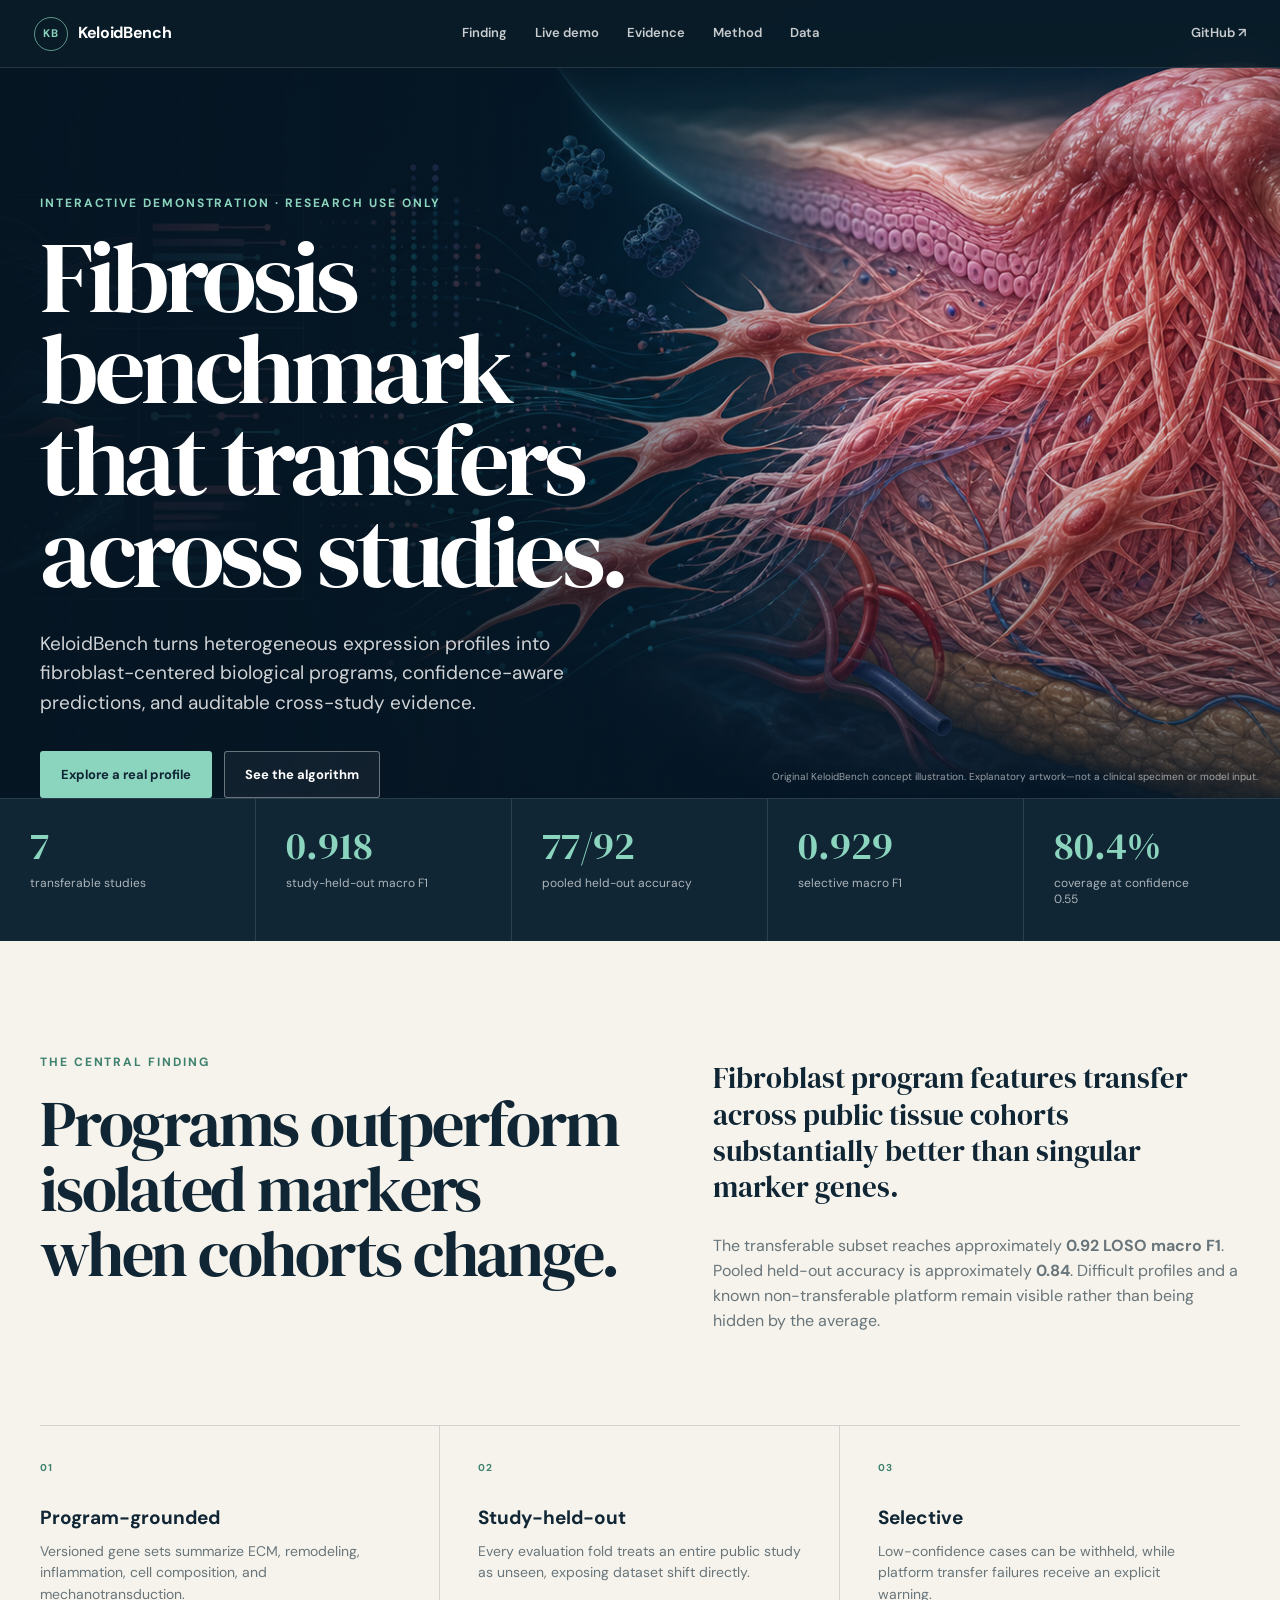
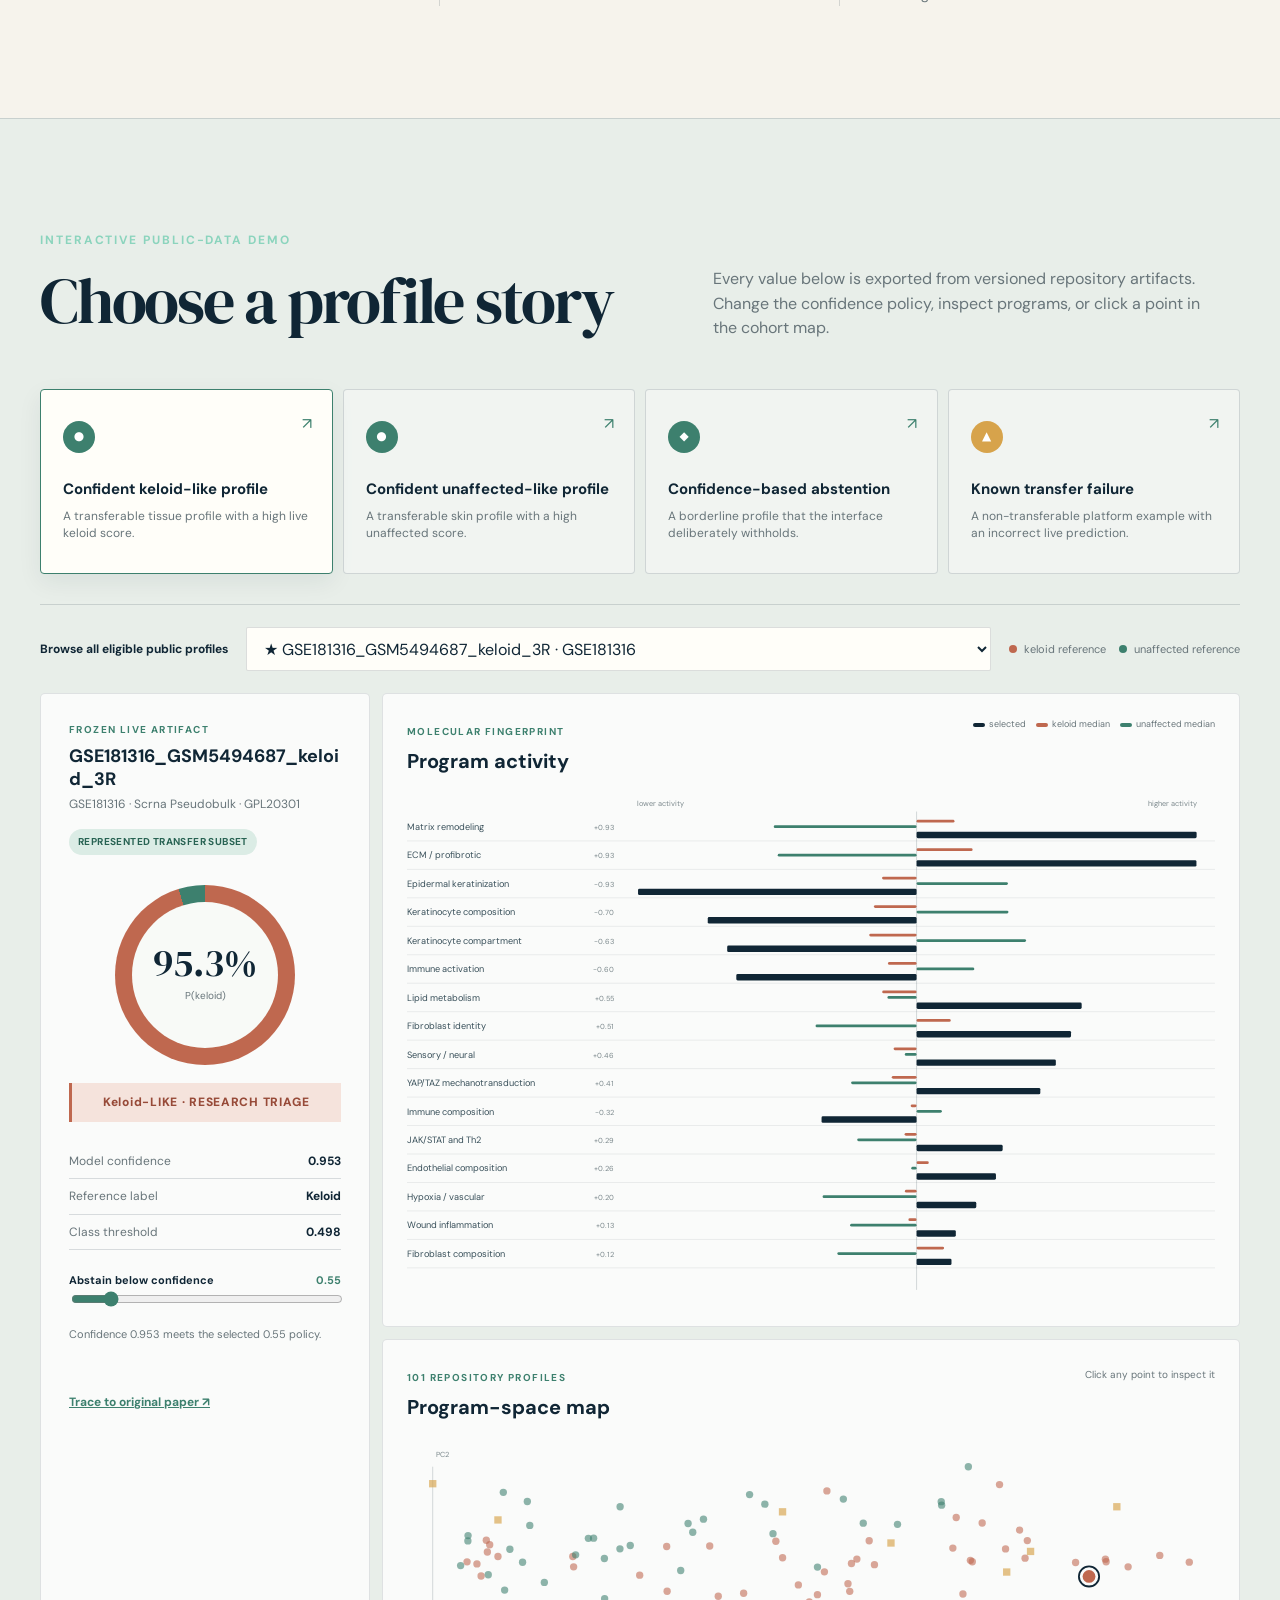
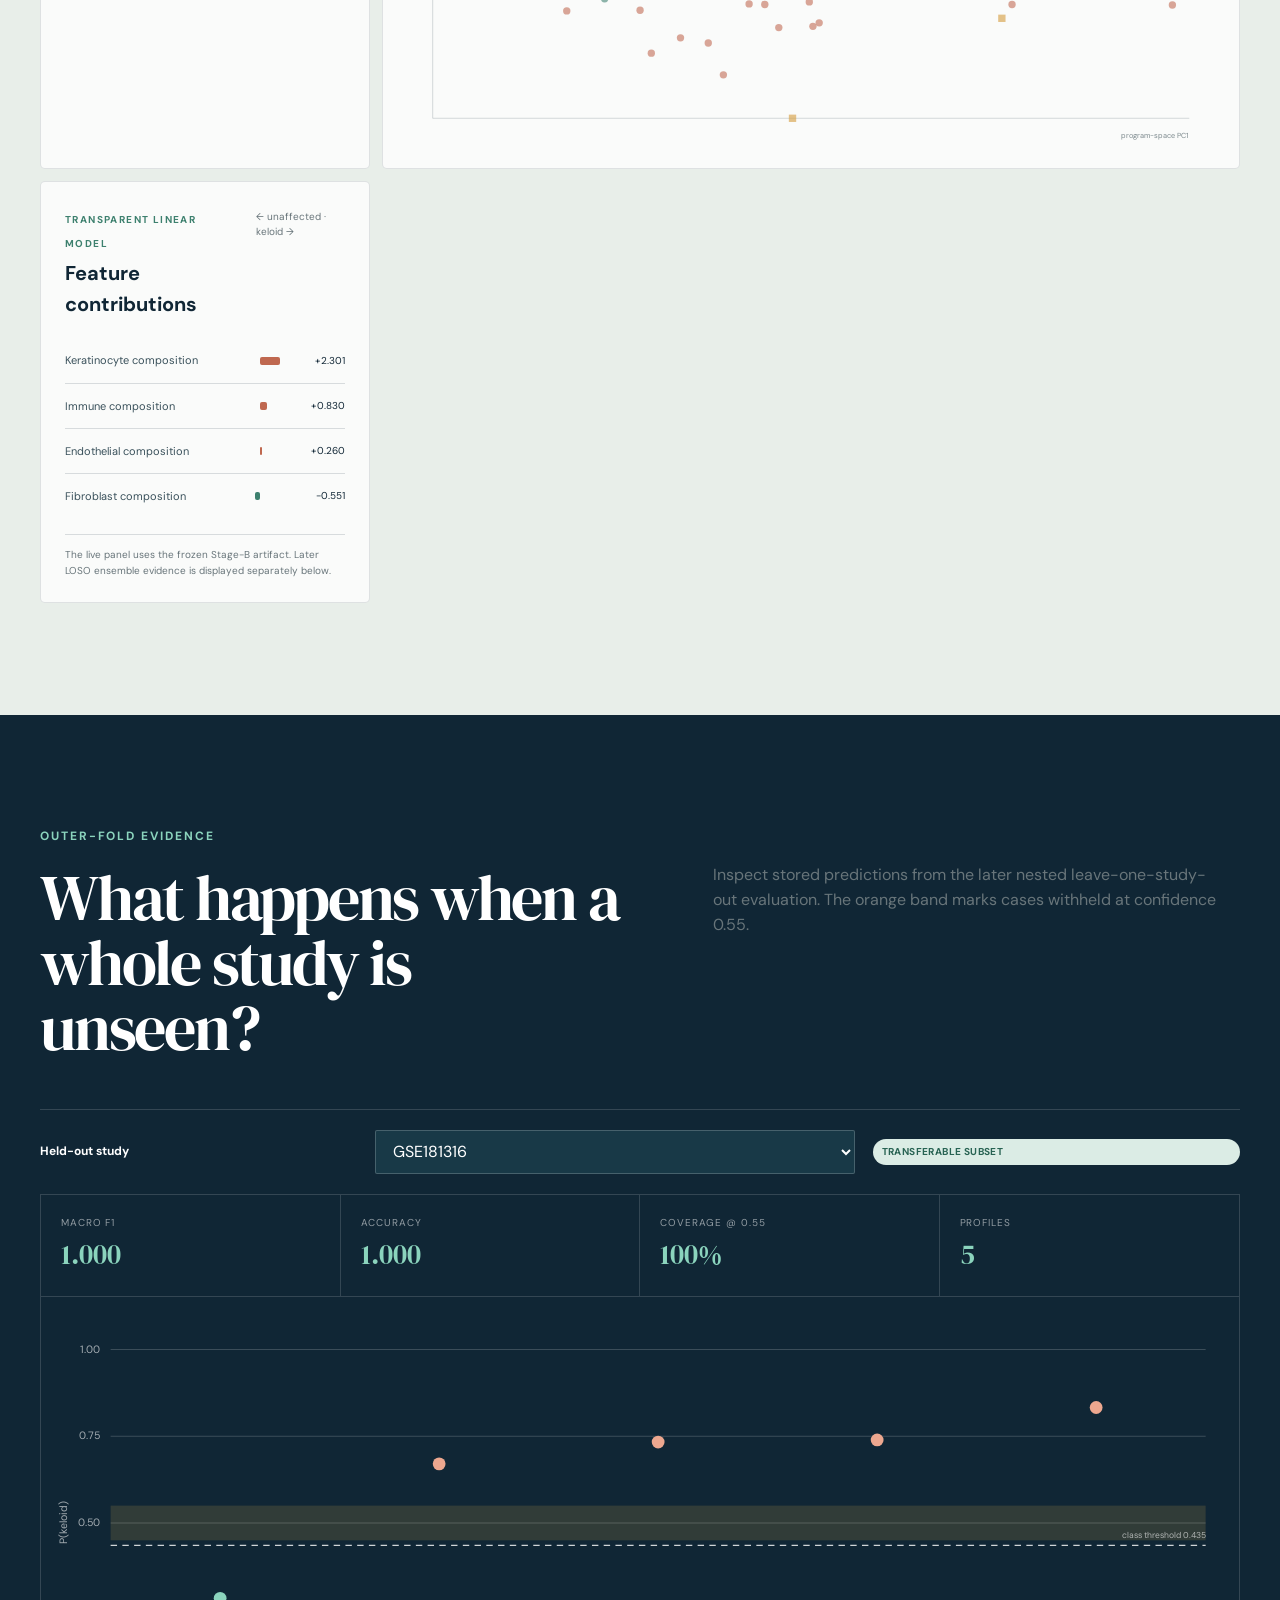
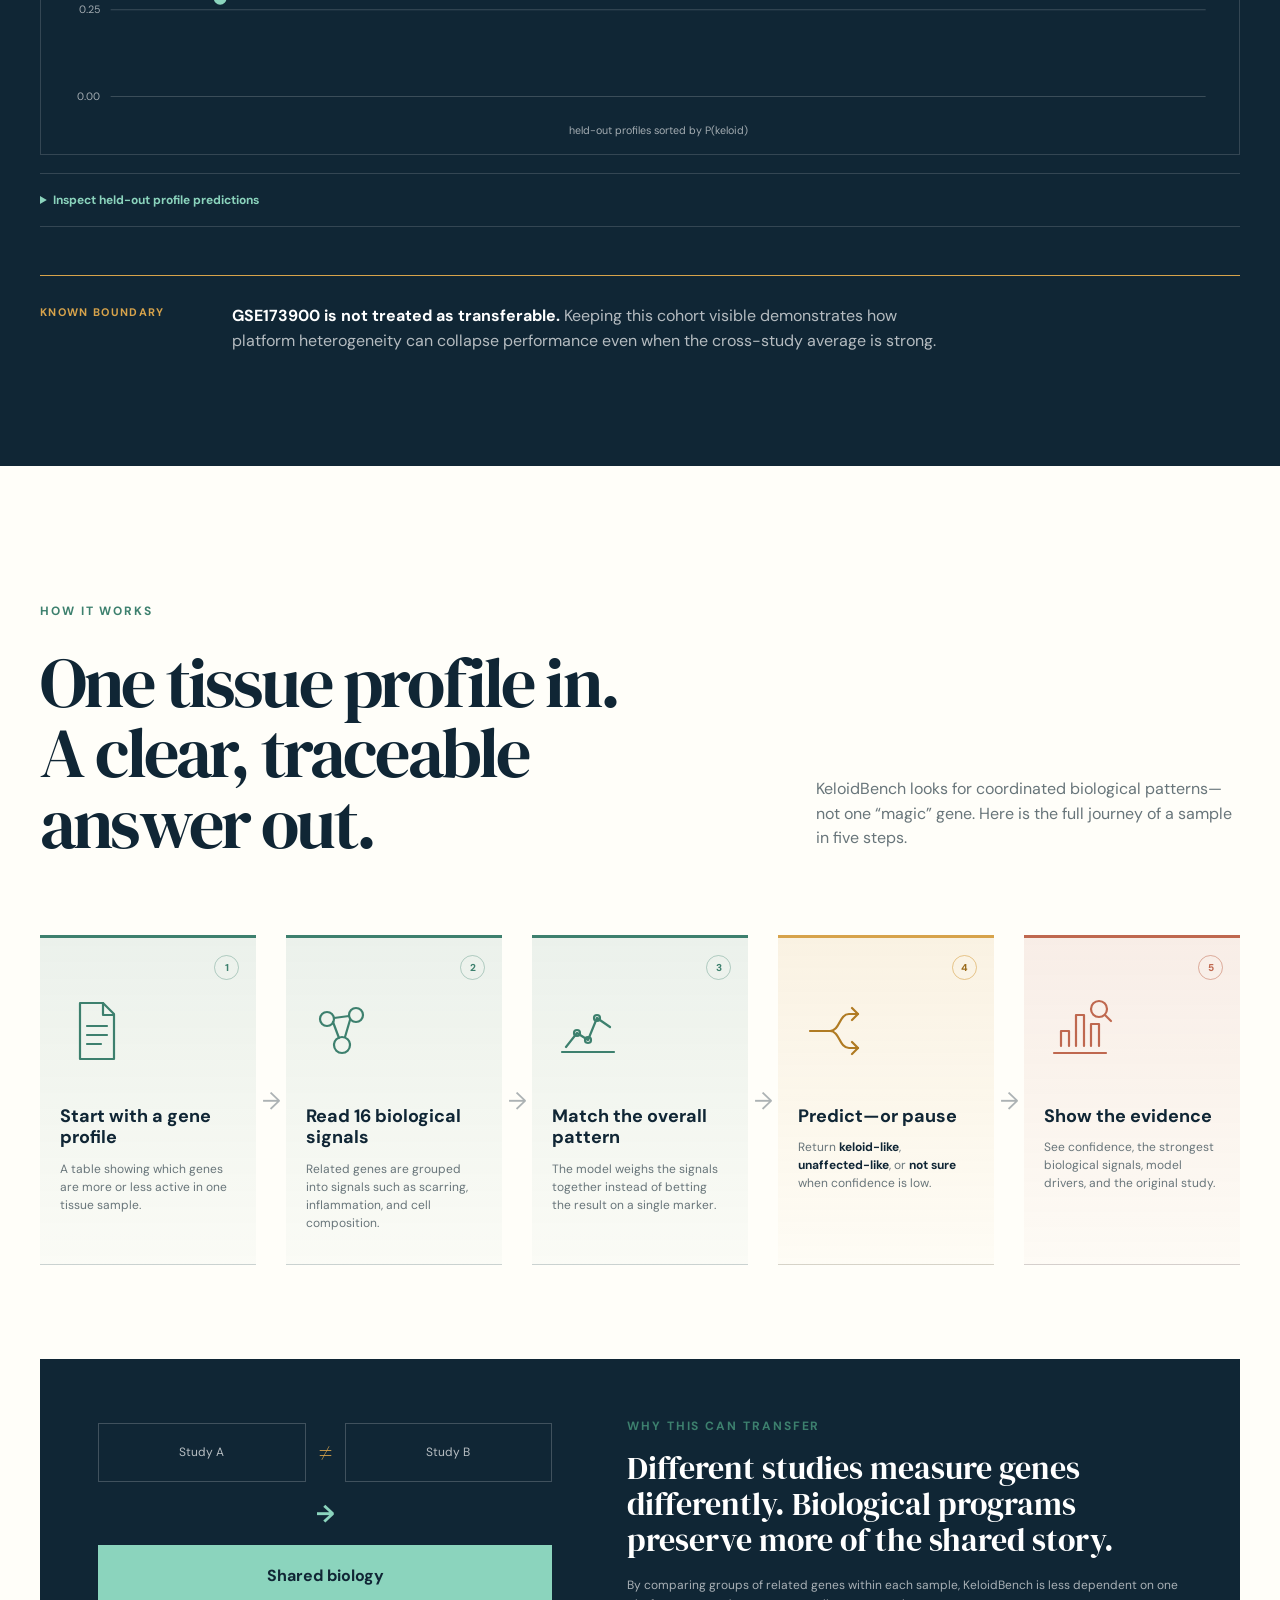
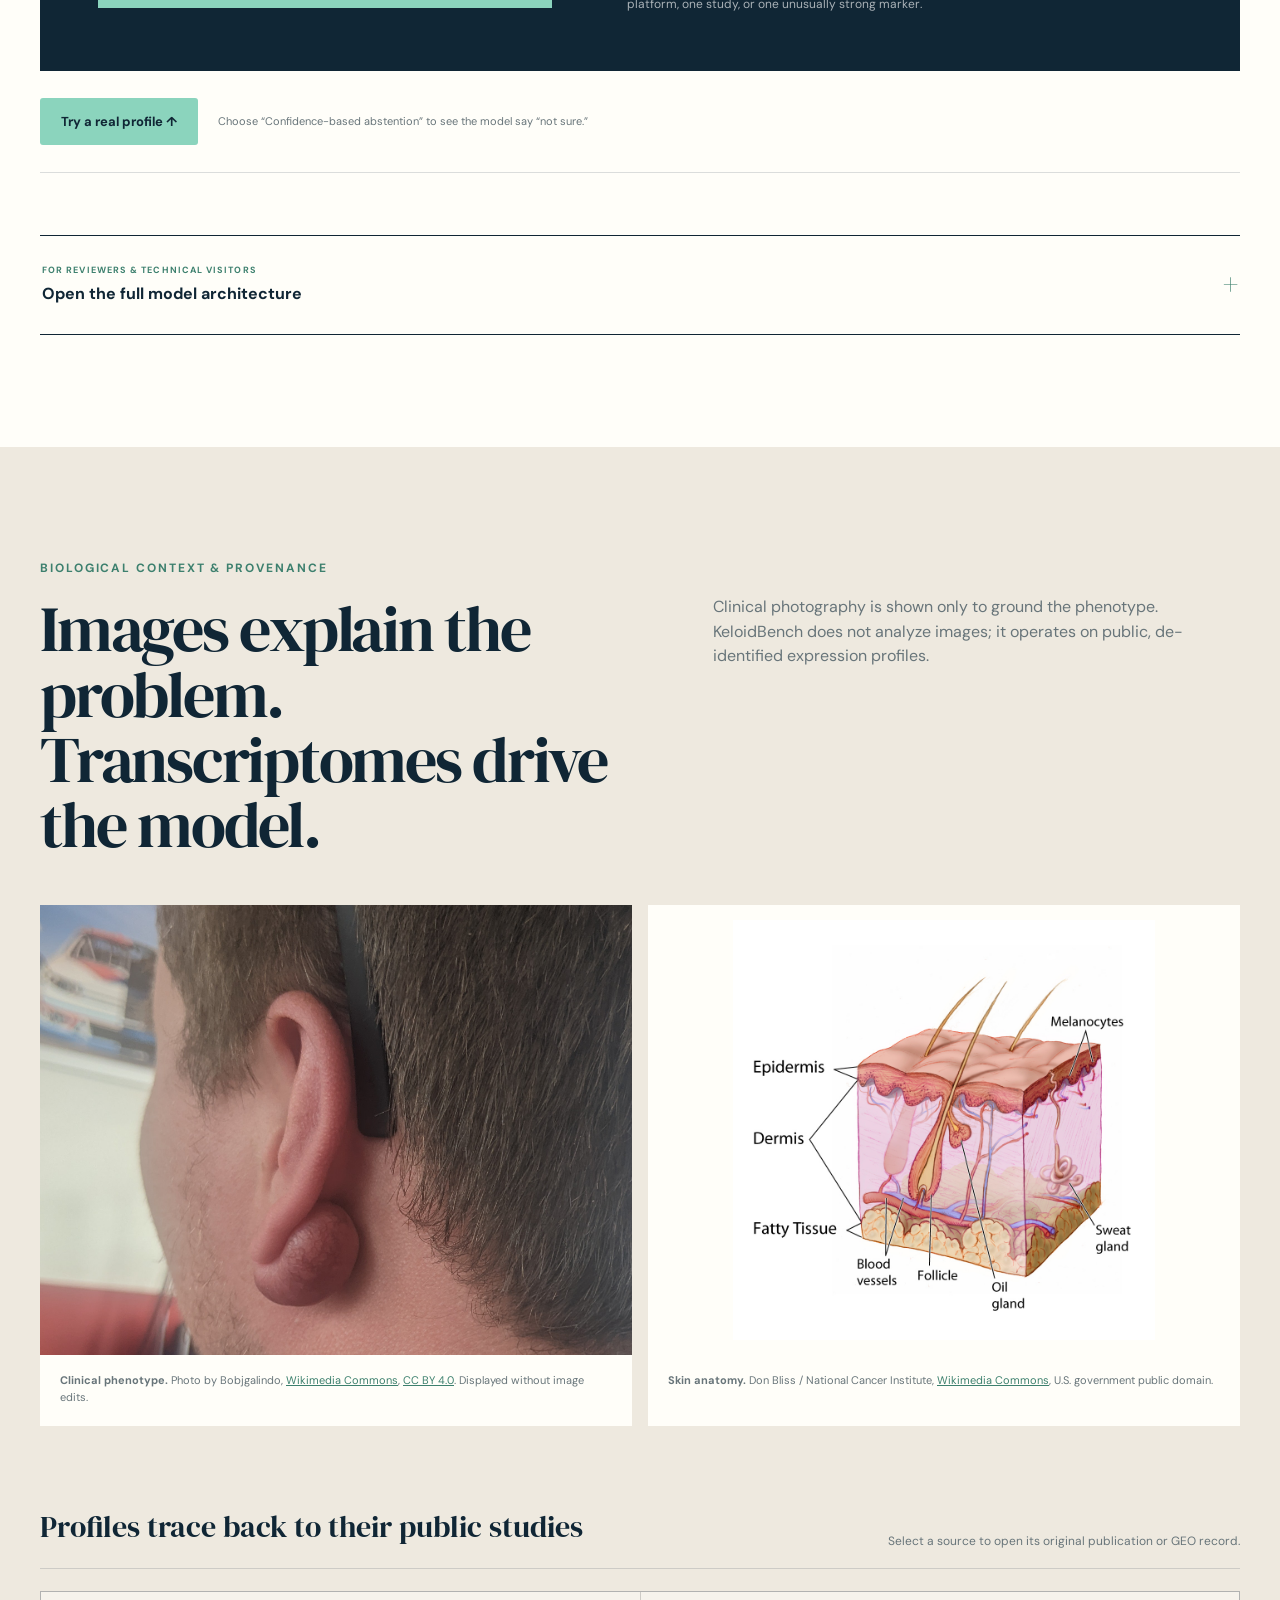
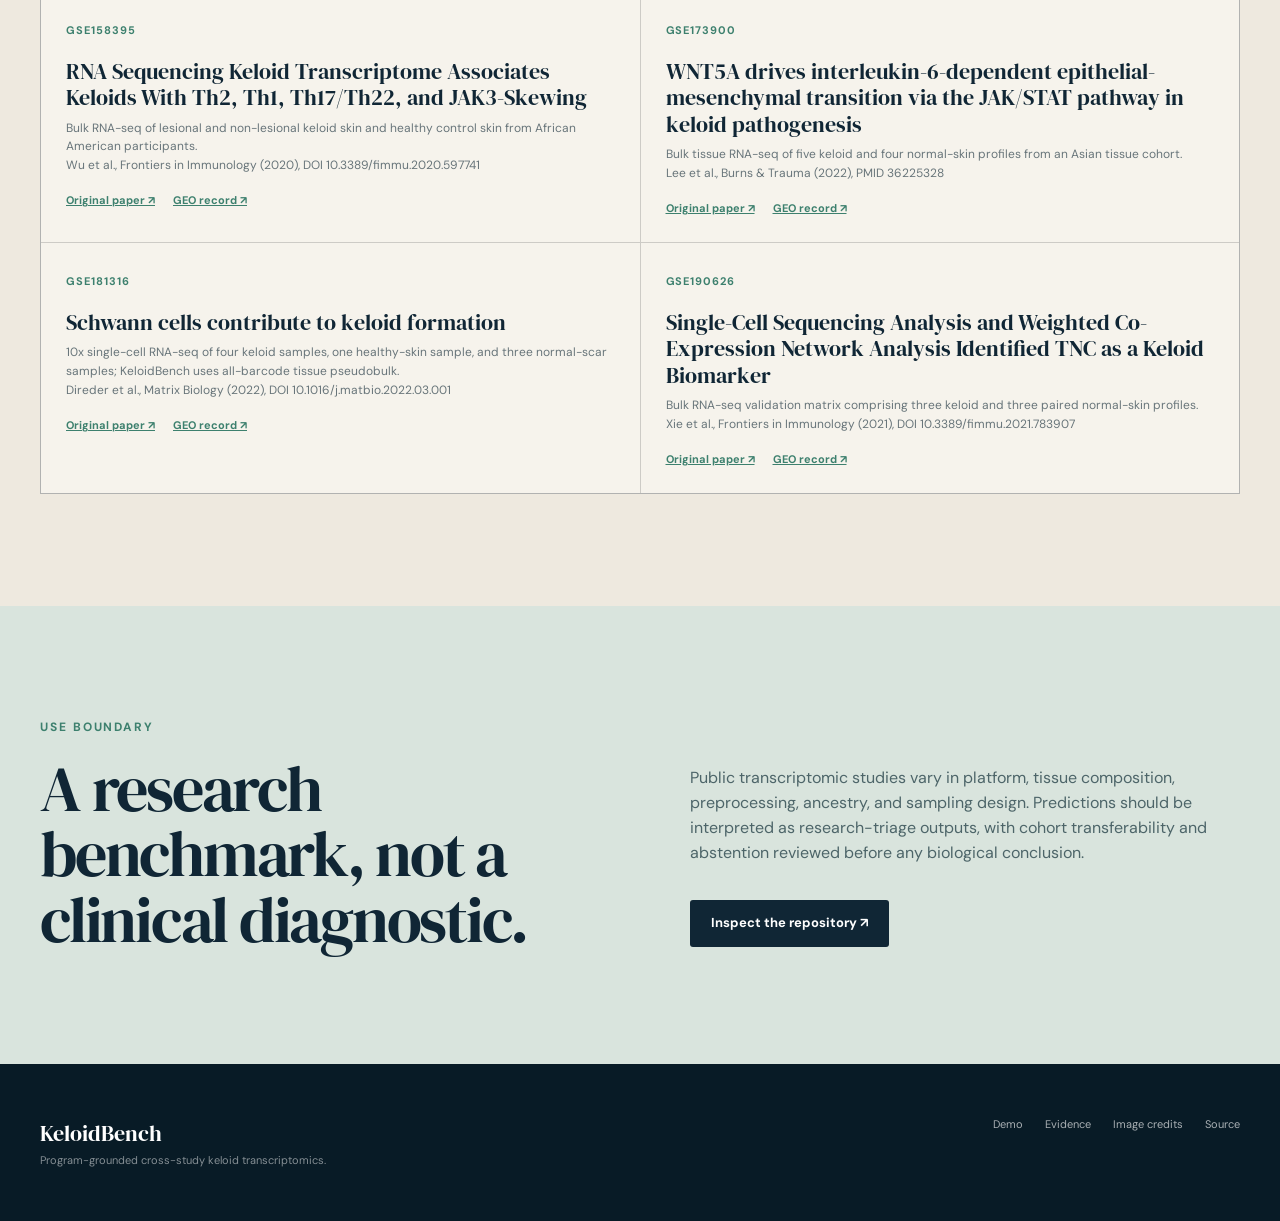
==== index.html @ 99b3f0e6 "rename hero as fibrosis benchmark" ====
<!doctype html>
<html lang="en">
<head>
  <meta charset="utf-8">
  <meta name="viewport" content="width=device-width, initial-scale=1">
  <meta name="description" content="KeloidBench: an interactive, program-grounded benchmark for transferable keloid transcriptomic classification.">
  <meta name="theme-color" content="#102635">
  <title>KeloidBench · Program-grounded transcriptomic triage</title>
  <link rel="preconnect" href="https://fonts.googleapis.com">
  <link rel="preconnect" href="https://fonts.gstatic.com" crossorigin>
  <link href="https://fonts.googleapis.com/css2?family=DM+Sans:wght@400;500;600;700&amp;family=DM+Serif+Display&amp;display=swap" rel="stylesheet">
  <link rel="stylesheet" href="assets/css/styles.css">
  <link rel="icon" href="assets/images/favicon.svg" type="image/svg+xml">
</head>
<body>
  <header class="site-header">
    <a class="brand" href="#top" aria-label="KeloidBench home">
      <span class="brand-mark" aria-hidden="true">KB</span>
      <span>KeloidBench</span>
    </a>
    <nav aria-label="Primary navigation">
      <a href="#finding">Finding</a>
      <a href="#demo">Live demo</a>
      <a href="#evidence">Evidence</a>
      <a href="#method">Method</a>
      <a href="#provenance">Data</a>
    </nav>
    <a class="header-link" href="https://github.com/willibmwang/KeloidBench" target="_blank" rel="noreferrer">GitHub ↗</a>
  </header>

  <main id="top">
    <section class="hero" aria-labelledby="hero-title">
      <div class="hero-image" role="img" aria-label="Illustration of keloid skin, fibroblasts, collagen, and program-level data"></div>
      <div class="hero-shade"></div>
      <div class="hero-copy wrap">
        <p class="eyebrow">Interactive demonstration · research use only</p>
        <h1 id="hero-title">Fibrosis benchmark<br>that transfers across studies.</h1>
        <p class="hero-lede">KeloidBench turns heterogeneous expression profiles into fibroblast-centered biological programs, confidence-aware predictions, and auditable cross-study evidence.</p>
        <div class="hero-actions">
          <a class="button primary" href="#demo">Explore a real profile</a>
          <a class="button ghost" href="#method">See the algorithm</a>
        </div>
      </div>
      <p class="hero-credit">Original KeloidBench concept illustration. Explanatory artwork—not a clinical specimen or model input.</p>
    </section>

    <section class="metric-strip" aria-label="Headline results">
      <div><strong id="metric-studies">7</strong><span>transferable studies</span></div>
      <div><strong id="metric-f1">0.918</strong><span>study-held-out macro F1</span></div>
      <div><strong id="metric-accuracy">77/92</strong><span>pooled held-out accuracy</span></div>
      <div><strong id="metric-selective">0.929</strong><span>selective macro F1</span></div>
      <div><strong id="metric-coverage">80.4%</strong><span>coverage at confidence 0.55</span></div>
    </section>

    <section class="section finding-section" id="finding">
      <div class="wrap split-heading">
        <div>
          <p class="eyebrow dark">The central finding</p>
          <h2>Programs outperform isolated markers when cohorts change.</h2>
        </div>
        <div class="finding-copy">
          <p class="lead">Fibroblast program features transfer across public tissue cohorts substantially better than singular marker genes.</p>
          <p>The transferable subset reaches approximately <strong>0.92 LOSO macro F1</strong>. Pooled held-out accuracy is approximately <strong>0.84</strong>. Difficult profiles and a known non-transferable platform remain visible rather than being hidden by the average.</p>
        </div>
      </div>
      <div class="wrap principle-row" aria-label="Design principles">
        <div><span>01</span><h3>Program-grounded</h3><p>Versioned gene sets summarize ECM, remodeling, inflammation, cell composition, and mechanotransduction.</p></div>
        <div><span>02</span><h3>Study-held-out</h3><p>Every evaluation fold treats an entire public study as unseen, exposing dataset shift directly.</p></div>
        <div><span>03</span><h3>Selective</h3><p>Low-confidence cases can be withheld, while platform transfer failures receive an explicit warning.</p></div>
      </div>
    </section>

    <section class="section demo-section" id="demo">
      <div class="wrap">
        <div class="section-heading">
          <div><p class="eyebrow">Interactive public-data demo</p><h2>Choose a profile story</h2></div>
          <p>Every value below is exported from versioned repository artifacts. Change the confidence policy, inspect programs, or click a point in the cohort map.</p>
        </div>

        <div class="story-grid" id="story-grid" aria-label="Curated examples"></div>

        <div class="profile-toolbar">
          <label for="profile-select">Browse all eligible public profiles</label>
          <select id="profile-select" aria-label="Public profile"></select>
          <span class="toolbar-note"><span class="dot coral"></span> keloid reference <span class="dot teal"></span> unaffected reference</span>
        </div>

        <div class="demo-shell">
          <aside class="decision-panel">
            <div class="panel-kicker">Frozen live artifact</div>
            <h3 id="profile-name">Loading profile…</h3>
            <p id="profile-meta" class="muted"></p>
            <div id="transfer-badge" class="status-badge"></div>

            <div class="probability-gauge" id="probability-gauge" aria-label="Keloid probability">
              <div><strong id="probability-value">—</strong><span>P(keloid)</span></div>
            </div>
            <div id="decision-label" class="decision-label">Loading…</div>

            <dl class="score-list">
              <div><dt>Model confidence</dt><dd id="confidence-value">—</dd></div>
              <div><dt>Reference label</dt><dd id="reference-value">—</dd></div>
              <div><dt>Class threshold</dt><dd id="class-threshold-value">—</dd></div>
            </dl>

            <label class="threshold-control" for="confidence-threshold">
              <span>Abstain below confidence</span><output id="threshold-output">0.55</output>
            </label>
            <input id="confidence-threshold" type="range" min="0.50" max="0.90" value="0.55" step="0.01">
            <p id="decision-explanation" class="policy-note"></p>
            <a id="paper-link" class="text-link hidden" href="#" target="_blank" rel="noreferrer">Trace to original paper ↗</a>
          </aside>

          <div class="visual-panel program-panel">
            <div class="panel-heading">
              <div><span class="panel-kicker">Molecular fingerprint</span><h3>Program activity</h3></div>
              <div class="legend compact"><span><i class="selected"></i> selected</span><span><i class="keloid"></i> keloid median</span><span><i class="unaffected"></i> unaffected median</span></div>
            </div>
            <div id="program-chart" class="svg-chart" aria-live="polite"></div>
          </div>

          <div class="visual-panel pca-panel">
            <div class="panel-heading">
              <div><span class="panel-kicker">101 repository profiles</span><h3>Program-space map</h3></div>
              <p>Click any point to inspect it</p>
            </div>
            <div id="pca-chart" class="svg-chart" aria-live="polite"></div>
          </div>

          <div class="visual-panel contribution-panel">
            <div class="panel-heading">
              <div><span class="panel-kicker">Transparent linear model</span><h3>Feature contributions</h3></div>
              <p>← unaffected · keloid →</p>
            </div>
            <div id="contribution-chart"></div>
            <p class="artifact-note">The live panel uses the frozen Stage-B artifact. Later LOSO ensemble evidence is displayed separately below.</p>
          </div>
        </div>
      </div>
    </section>

    <section class="section evidence-section" id="evidence">
      <div class="wrap">
        <div class="section-heading light-heading">
          <div><p class="eyebrow">Outer-fold evidence</p><h2>What happens when a whole study is unseen?</h2></div>
          <p>Inspect stored predictions from the later nested leave-one-study-out evaluation. The orange band marks cases withheld at confidence 0.55.</p>
        </div>

        <div class="fold-toolbar">
          <label for="fold-select">Held-out study</label>
          <select id="fold-select"></select>
          <span id="fold-transfer" class="status-badge"></span>
        </div>
        <div class="fold-metrics">
          <div><span>Macro F1</span><strong id="fold-f1">—</strong></div>
          <div><span>Accuracy</span><strong id="fold-accuracy">—</strong></div>
          <div><span>Coverage @ 0.55</span><strong id="fold-coverage">—</strong></div>
          <div><span>Profiles</span><strong id="fold-count">—</strong></div>
        </div>
        <div class="evidence-plot-wrap">
          <div id="fold-chart" class="svg-chart dark-chart"></div>
        </div>
        <details class="prediction-details">
          <summary>Inspect held-out profile predictions</summary>
          <div class="table-scroll"><table id="prediction-table"><thead><tr><th>Profile</th><th>Reference</th><th>P(keloid)</th><th>Prediction</th><th>Confidence</th><th>Selective decision</th></tr></thead><tbody></tbody></table></div>
        </details>
        <div class="failure-callout">
          <span>Known boundary</span>
          <p><strong>GSE173900 is not treated as transferable.</strong> Keeping this cohort visible demonstrates how platform heterogeneity can collapse performance even when the cross-study average is strong.</p>
        </div>
      </div>
    </section>

    <section class="section method-section" id="method">
      <div class="wrap">
        <div class="method-intro">
          <p class="eyebrow dark">How it works</p>
          <h2>One tissue profile in.<br>A clear, traceable answer out.</h2>
          <p>KeloidBench looks for coordinated biological patterns—not one “magic” gene. Here is the full journey of a sample in five steps.</p>
        </div>

        <div class="walk-flow" aria-label="Five-step KeloidBench workflow">
          <article class="walk-step">
            <span class="walk-number">1</span>
            <svg class="walk-icon" viewBox="0 0 72 72" aria-hidden="true"><path d="M20 8h23l11 11v45H20z"/><path d="M43 8v12h11M27 31h20M27 40h20M27 49h14"/></svg>
            <h3>Start with a gene profile</h3>
            <p>A table showing which genes are more or less active in one tissue sample.</p>
          </article>
          <span class="walk-arrow" aria-hidden="true">→</span>
          <article class="walk-step">
            <span class="walk-number">2</span>
            <svg class="walk-icon" viewBox="0 0 72 72" aria-hidden="true"><circle cx="21" cy="24" r="7"/><circle cx="50" cy="20" r="7"/><circle cx="36" cy="50" r="8"/><path d="M27 27l6 16M44 25l-5 17M28 23l15-2"/></svg>
            <h3>Read 16 biological signals</h3>
            <p>Related genes are grouped into signals such as scarring, inflammation, and cell composition.</p>
          </article>
          <span class="walk-arrow" aria-hidden="true">→</span>
          <article class="walk-step">
            <span class="walk-number">3</span>
            <svg class="walk-icon" viewBox="0 0 72 72" aria-hidden="true"><path d="M10 57h52M14 52l11-14 11 7 9-22 13 9"/><circle cx="25" cy="38" r="3"/><circle cx="36" cy="45" r="3"/><circle cx="45" cy="23" r="3"/></svg>
            <h3>Match the overall pattern</h3>
            <p>The model weighs the signals together instead of betting the result on a single marker.</p>
          </article>
          <span class="walk-arrow" aria-hidden="true">→</span>
          <article class="walk-step decision-step">
            <span class="walk-number">4</span>
            <svg class="walk-icon" viewBox="0 0 72 72" aria-hidden="true"><path d="M12 36h20M32 36c10 0 9-17 19-17h9M32 36c10 0 9 17 19 17h9"/><path d="M54 13l6 6-6 6M54 47l6 6-6 6"/></svg>
            <h3>Predict—or pause</h3>
            <p>Return <b>keloid-like</b>, <b>unaffected-like</b>, or <b>not sure</b> when confidence is low.</p>
          </article>
          <span class="walk-arrow" aria-hidden="true">→</span>
          <article class="walk-step evidence-step">
            <span class="walk-number">5</span>
            <svg class="walk-icon" viewBox="0 0 72 72" aria-hidden="true"><path d="M10 58h52M17 51V36h8v15M32 51V20h8v31M47 51V29h8v22"/><circle cx="55" cy="14" r="8"/><path d="M61 20l6 6"/></svg>
            <h3>Show the evidence</h3>
            <p>See confidence, the strongest biological signals, model drivers, and the original study.</p>
          </article>
        </div>

        <div class="transfer-explainer">
          <div class="transfer-graphic" aria-hidden="true"><span>Study A</span><i>≠</i><span>Study B</span><b>→</b><strong>Shared biology</strong></div>
          <div><p class="eyebrow dark">Why this can transfer</p><h3>Different studies measure genes differently. Biological programs preserve more of the shared story.</h3><p>By comparing groups of related genes within each sample, KeloidBench is less dependent on one platform, one study, or one unusually strong marker.</p></div>
        </div>

        <div class="method-actions">
          <a class="button primary" href="#demo">Try a real profile ↑</a>
          <span>Choose “Confidence-based abstention” to see the model say “not sure.”</span>
        </div>

        <details class="technical-methods">
          <summary><span><small>For reviewers &amp; technical visitors</small>Open the full model architecture</span><b aria-hidden="true">+</b></summary>
          <div class="technical-grid">
            <article><span>01 · Program scoring</span><h3>Within-sample rank contrasts</h3><p>Genes are mapped to HGNC symbols and ranked inside each sample. Each score is the mean rank of a program’s positive genes minus the mean rank of its reference genes. Minimum-gene coverage is checked before scoring.</p><div class="formula" aria-label="Program score formula"><span>s<sub>p</sub>(x)</span><strong>=</strong><span>mean rank(G<sup>+</sup><sub>p</sub>)</span><strong>−</strong><span>mean rank(G<sup>−</sup><sub>p</sub>)</span></div></article>
            <article><span>02 · Learning</span><h3>Small, transparent linear models</h3><p>Predefined fibrosis, composition, scar, and fused program views feed standardized linear SVM and regularized logistic models. Donor/accession weighting limits domination by large studies or repeated donors.</p></article>
            <article><span>03 · Transfer test</span><h3>Leave one whole study out</h3><p>One study is held aside. Only the remaining studies select the feature view, model, normalization, and threshold. The top three choices vote, and the untouched study is scored once.</p></article>
            <article><span>04 · Selective output</span><h3>A prediction is not permission to guess</h3><p>A class threshold produces the label. Confidence is max(score, 1 − score); below the fixed confidence policy, the output is abstain. Scores, contributions, coverage, and provenance are retained.</p></article>
          </div>
          <div class="evidence-objects">
            <div><span>What powers this live page</span><h4>Frozen four-program linear scorer</h4><p>The interactive profile panel uses fibroblast, keratinocyte, immune, and endothelial composition signals. Its sigmoid-mapped SVM margin is a research score—not a clinically calibrated probability.</p></div>
            <div><span>What supports the transfer claim</span><h4>Separate nested study-held-out ensemble</h4><p>The broader top-three program ensemble reaches 0.918 mean LOSO macro F1 and 77/92 pooled held-out accuracy on the seven-study transferable subset.</p></div>
          </div>
        </details>
      </div>
    </section>

    <section class="section context-section" id="provenance">
      <div class="wrap">
        <div class="section-heading">
          <div><p class="eyebrow dark">Biological context &amp; provenance</p><h2>Images explain the problem. Transcriptomes drive the model.</h2></div>
          <p>Clinical photography is shown only to ground the phenotype. KeloidBench does not analyze images; it operates on public, de-identified expression profiles.</p>
        </div>
        <div class="context-grid">
          <figure>
            <img src="assets/images/keloid-ear-clinical.jpg" alt="Clinical photograph of an ear-lobe keloid">
            <figcaption><strong>Clinical phenotype.</strong> Photo by Bobjgalindo, <a href="https://commons.wikimedia.org/wiki/File:A_keloid_scar_on_ear_lobe.jpg" target="_blank" rel="noreferrer">Wikimedia Commons</a>, <a href="https://creativecommons.org/licenses/by/4.0/" target="_blank" rel="noreferrer">CC BY 4.0</a>. Displayed without image edits.</figcaption>
          </figure>
          <figure class="anatomy-figure">
            <img src="assets/images/skin-anatomy-nci.jpg" alt="National Cancer Institute illustration of human skin anatomy">
            <figcaption><strong>Skin anatomy.</strong> Don Bliss / National Cancer Institute, <a href="https://commons.wikimedia.org/wiki/File:Anatomy_The_Skin_-_NCI_Visuals_Online.jpg" target="_blank" rel="noreferrer">Wikimedia Commons</a>, U.S. government public domain.</figcaption>
          </figure>
        </div>

        <div class="source-heading"><h3>Profiles trace back to their public studies</h3><p>Select a source to open its original publication or GEO record.</p></div>
        <div id="source-grid" class="source-grid"></div>
      </div>
    </section>

    <section class="section limitations-section">
      <div class="wrap limitations-grid">
        <div><p class="eyebrow dark">Use boundary</p><h2>A research benchmark, not a clinical diagnostic.</h2></div>
        <div>
          <p>Public transcriptomic studies vary in platform, tissue composition, preprocessing, ancestry, and sampling design. Predictions should be interpreted as research-triage outputs, with cohort transferability and abstention reviewed before any biological conclusion.</p>
          <a class="button dark-button" href="https://github.com/willibmwang/KeloidBench" target="_blank" rel="noreferrer">Inspect the repository ↗</a>
        </div>
      </div>
    </section>
  </main>

  <footer>
    <div class="wrap"><div><strong>KeloidBench</strong><p>Program-grounded cross-study keloid transcriptomics.</p></div><div><a href="#demo">Demo</a><a href="#evidence">Evidence</a><a href="https://github.com/willibmwang/KeloidBench/blob/keloidbench-demo/demo/IMAGE_CREDITS.md">Image credits</a><a href="https://github.com/willibmwang/KeloidBench">Source</a></div></div>
  </footer>

  <div id="tooltip" class="tooltip" role="tooltip"></div>
  <script src="assets/js/app.js" defer></script>
</body>
</html>
---- assets/css/styles.css ----
:root {
  --ink: #102635;
  --ink-2: #183947;
  --paper: #f6f3ec;
  --paper-2: #eee9df;
  --teal: #3d806e;
  --teal-light: #8bd4bd;
  --coral: #bf684f;
  --coral-light: #eda78f;
  --gold: #d7a34b;
  --muted: #68757a;
  --line: rgba(16, 38, 53, .15);
  --white: #fffef9;
  --serif: "DM Serif Display", Georgia, serif;
  --sans: "DM Sans", system-ui, sans-serif;
  --shadow: 0 24px 80px rgba(10, 29, 38, .12);
}

* { box-sizing: border-box; }
html { scroll-behavior: smooth; scroll-padding-top: 74px; }
body { margin: 0; background: var(--paper); color: var(--ink); font-family: var(--sans); line-height: 1.55; }
a { color: inherit; }
button, select, input { font: inherit; }
button { color: inherit; }
.wrap { width: min(1200px, calc(100% - 48px)); margin: 0 auto; }
.hidden { display: none !important; }
.muted { color: var(--muted); }

.site-header { position: fixed; z-index: 100; inset: 0 0 auto; height: 68px; display: grid; grid-template-columns: 1fr auto 1fr; align-items: center; padding: 0 34px; color: white; background: rgba(10, 29, 40, .88); border-bottom: 1px solid rgba(255,255,255,.12); backdrop-filter: blur(16px); }
.brand { display: inline-flex; align-items: center; gap: 10px; width: max-content; text-decoration: none; font-weight: 700; letter-spacing: -.02em; }
.brand-mark { display: grid; place-items: center; width: 34px; height: 34px; border: 1px solid rgba(139,212,189,.65); border-radius: 50%; color: var(--teal-light); font-size: 11px; letter-spacing: .05em; }
.site-header nav { display: flex; gap: 28px; }
.site-header nav a, .header-link { color: rgba(255,255,255,.78); text-decoration: none; font-size: 13px; font-weight: 600; transition: color .2s ease; }
.site-header nav a:hover, .header-link:hover { color: white; }
.header-link { justify-self: end; }

.hero { position: relative; min-height: 780px; color: white; overflow: hidden; }
.hero-image, .hero-shade { position: absolute; inset: 0; }
.hero-image { background: url("../images/keloidbench-hero.png") center/cover no-repeat; transform: scale(1.015); }
.hero-shade { background: linear-gradient(90deg, rgba(6,21,34,.96) 0%, rgba(6,21,34,.78) 37%, rgba(6,21,34,.08) 67%, rgba(6,21,34,.18) 100%), linear-gradient(0deg, rgba(6,21,34,.5), transparent 45%); }
.hero-copy { position: relative; z-index: 2; padding-top: 194px; }
.eyebrow { margin: 0 0 19px; color: var(--teal-light); font-size: 12px; font-weight: 700; letter-spacing: .16em; text-transform: uppercase; }
.eyebrow.dark { color: var(--teal); }
.hero h1 { max-width: 770px; margin: 0; font-family: var(--serif); font-size: clamp(60px, 7.8vw, 106px); font-weight: 400; line-height: .92; letter-spacing: -.045em; }
.hero-lede { max-width: 600px; margin: 30px 0 0; color: rgba(255,255,255,.81); font-size: 19px; line-height: 1.55; }
.hero-actions { display: flex; gap: 12px; margin-top: 34px; }
.button { display: inline-flex; align-items: center; justify-content: center; min-height: 47px; padding: 0 20px; border: 1px solid transparent; border-radius: 3px; text-decoration: none; font-size: 13px; font-weight: 700; }
.button.primary { color: var(--ink); background: var(--teal-light); }
.button.ghost { color: white; border-color: rgba(255,255,255,.38); background: rgba(255,255,255,.05); }
.button:hover { transform: translateY(-1px); }
.hero-credit { position: absolute; z-index: 2; right: 22px; bottom: 14px; margin: 0; color: rgba(255,255,255,.58); font-size: 10px; }

.metric-strip { display: grid; grid-template-columns: repeat(5, 1fr); color: white; background: var(--ink); border-top: 1px solid rgba(255,255,255,.1); }
.metric-strip div { min-height: 142px; padding: 26px 30px; border-right: 1px solid rgba(255,255,255,.12); }
.metric-strip div:last-child { border-right: 0; }
.metric-strip strong { display: block; color: var(--teal-light); font-family: var(--serif); font-size: 39px; font-weight: 400; line-height: 1.1; }
.metric-strip span { display: block; max-width: 155px; margin-top: 7px; color: rgba(255,255,255,.66); font-size: 12px; line-height: 1.35; }

.section { padding: 112px 0; }
.split-heading, .section-heading { display: grid; grid-template-columns: 1.05fr .95fr; gap: 90px; align-items: start; }
.section-heading { margin-bottom: 48px; }
.section-heading h2, .split-heading h2, .limitations-grid h2 { max-width: 610px; margin: 0; font-family: var(--serif); font-size: clamp(42px, 5vw, 66px); font-weight: 400; line-height: 1.02; letter-spacing: -.035em; }
.section-heading > p, .section-heading > div + p { max-width: 510px; margin: 36px 0 0; color: var(--muted); }
.finding-copy .lead { margin-top: 7px; color: var(--ink); font-family: var(--serif); font-size: 29px; line-height: 1.25; }
.finding-copy p:last-child { color: var(--muted); }
.principle-row { display: grid; grid-template-columns: repeat(3, 1fr); margin-top: 76px; border-top: 1px solid var(--line); }
.principle-row > div { padding: 28px 38px 0 0; border-right: 1px solid var(--line); }
.principle-row > div + div { padding-left: 38px; }
.principle-row > div:last-child { border-right: 0; }
.principle-row span, .panel-kicker { color: var(--teal); font-size: 10px; font-weight: 700; letter-spacing: .14em; text-transform: uppercase; }
.principle-row h3 { margin: 24px 0 8px; font-size: 19px; }
.principle-row p { margin: 0; color: var(--muted); font-size: 14px; }

.demo-section { background: #e8eee9; border-top: 1px solid var(--line); }
.story-grid { display: grid; grid-template-columns: repeat(4, 1fr); gap: 10px; }
.story-card { position: relative; min-height: 185px; padding: 22px; border: 1px solid var(--line); border-radius: 4px; text-align: left; background: rgba(255,255,255,.38); cursor: pointer; transition: background .2s, border-color .2s, transform .2s; }
.story-card:hover { transform: translateY(-2px); background: rgba(255,255,255,.72); }
.story-card.active { border-color: var(--teal); background: var(--white); box-shadow: 0 8px 24px rgba(16,38,53,.07); }
.story-icon { display: grid; place-items: center; width: 32px; height: 32px; margin-bottom: 25px; border-radius: 50%; color: white; background: var(--teal); font-size: 12px; }
.story-card[data-slug="transfer_failure"] .story-icon { background: var(--gold); }
.story-card h3 { margin: 0 0 7px; font-size: 15px; }
.story-card p { margin: 0; color: var(--muted); font-size: 12px; line-height: 1.45; }
.story-arrow { position: absolute; top: 22px; right: 20px; color: var(--teal); }
.profile-toolbar { display: grid; grid-template-columns: auto minmax(280px, 1fr) auto; gap: 18px; align-items: center; padding: 22px 0; margin-top: 30px; border-top: 1px solid var(--line); }
.profile-toolbar label, .fold-toolbar label { font-size: 12px; font-weight: 700; }
select { width: 100%; height: 44px; padding: 0 37px 0 13px; border: 1px solid var(--line); border-radius: 2px; color: var(--ink); background: var(--white); }
.toolbar-note { color: var(--muted); font-size: 11px; white-space: nowrap; }
.dot { display: inline-block; width: 8px; height: 8px; margin: 0 4px 0 10px; border-radius: 50%; }
.dot:first-child { margin-left: 0; }
.dot.coral { background: var(--coral); }.dot.teal { background: var(--teal); }

.demo-shell { display: grid; grid-template-columns: 330px 1fr; gap: 12px; }
.decision-panel, .visual-panel { border: 1px solid rgba(16,38,53,.12); border-radius: 5px; background: rgba(255,255,255,.77); }
.decision-panel { grid-row: span 2; padding: 28px; }
.decision-panel h3 { margin: 7px 0 4px; overflow-wrap: anywhere; font-size: 18px; line-height: 1.28; }
.decision-panel > .muted { margin: 0 0 15px; font-size: 12px; }
.status-badge { display: inline-flex; align-items: center; min-height: 26px; padding: 0 9px; border-radius: 999px; color: #286353; background: #dbece5; font-size: 10px; font-weight: 700; letter-spacing: .04em; text-transform: uppercase; }
.status-badge.warning { color: #815810; background: #f4e5c6; }
.probability-gauge { --angle: 180deg; position: relative; display: grid; place-items: center; width: 180px; height: 180px; margin: 30px auto 18px; border-radius: 50%; background: conic-gradient(var(--coral) 0 var(--angle), var(--teal) var(--angle) 360deg); }
.probability-gauge::before { content: ""; position: absolute; inset: 17px; border-radius: 50%; background: #f8faf7; }
.probability-gauge > div { position: relative; z-index: 1; text-align: center; }
.probability-gauge strong { display: block; font-family: var(--serif); font-size: 38px; font-weight: 400; line-height: 1; }
.probability-gauge span { color: var(--muted); font-size: 10px; }
.decision-label { padding: 10px; border-left: 3px solid var(--teal); color: var(--teal); background: #e3f0ea; font-size: 12px; font-weight: 800; letter-spacing: .06em; text-align: center; }
.decision-label.keloid { border-color: var(--coral); color: #974a38; background: #f5e3dc; }
.decision-label.abstain { border-color: var(--gold); color: #75520f; background: #f4ead3; }
.score-list { margin: 22px 0; }
.score-list div { display: flex; justify-content: space-between; gap: 12px; padding: 8px 0; border-bottom: 1px solid var(--line); font-size: 12px; }
.score-list dt { color: var(--muted); }.score-list dd { margin: 0; font-weight: 700; text-transform: capitalize; }
.threshold-control { display: flex; justify-content: space-between; font-size: 11px; font-weight: 700; }
.threshold-control output { color: var(--teal); }
input[type="range"] { width: 100%; accent-color: var(--teal); }
.policy-note { min-height: 52px; color: var(--muted); font-size: 11px; }
.text-link { display: inline-block; color: var(--teal); font-size: 12px; font-weight: 700; }
.visual-panel { padding: 24px; overflow: hidden; }
.panel-heading { display: flex; justify-content: space-between; gap: 20px; align-items: start; padding-bottom: 18px; }
.panel-heading h3 { margin: 3px 0 0; font-size: 20px; }
.panel-heading p { margin: 3px 0 0; color: var(--muted); font-size: 10px; }
.program-panel { min-height: 610px; }.pca-panel, .contribution-panel { min-height: 370px; }
.legend { display: flex; flex-wrap: wrap; gap: 10px; color: var(--muted); font-size: 9px; }
.legend span { display: inline-flex; align-items: center; gap: 4px; }
.legend i { width: 12px; height: 4px; border-radius: 2px; }
.legend i.selected { background: var(--ink); }.legend i.keloid { background: var(--coral); }.legend i.unaffected { background: var(--teal); }
.svg-chart svg { display: block; width: 100%; height: auto; overflow: visible; }
.chart-label { fill: #39505a; font-family: var(--sans); font-size: 10px; }
.chart-small { fill: #7b888c; font-family: var(--sans); font-size: 8px; }
.chart-axis { stroke: rgba(16,38,53,.18); stroke-width: 1; }
.pca-point { cursor: pointer; transition: opacity .15s; }.pca-point:hover { opacity: 1 !important; }
.contribution-row { display: grid; grid-template-columns: 165px 1fr 55px; align-items: center; gap: 10px; min-height: 45px; border-top: 1px solid var(--line); }
.contribution-row:first-child { border-top: 0; }
.contribution-name { color: #3a515b; font-size: 11px; }
.contribution-track { position: relative; height: 12px; background: linear-gradient(90deg, transparent 49.6%, rgba(16,38,53,.25) 49.6% 50.4%, transparent 50.4%); }
.contribution-bar { position: absolute; top: 2px; height: 8px; border-radius: 2px; }
.contribution-bar.positive { left: 50%; background: var(--coral); }.contribution-bar.negative { right: 50%; background: var(--teal); }
.contribution-value { font-variant-numeric: tabular-nums; font-size: 10px; text-align: right; }
.artifact-note { margin: 16px 0 0; padding-top: 12px; border-top: 1px solid var(--line); color: var(--muted); font-size: 10px; }

.evidence-section { color: white; background: var(--ink); }
.light-heading .eyebrow { color: var(--teal-light); }.light-heading > p { color: rgba(255,255,255,.63); }
.fold-toolbar { display: grid; grid-template-columns: auto minmax(260px, 480px) auto; align-items: center; gap: 18px; padding: 20px 0; border-top: 1px solid rgba(255,255,255,.15); }
.fold-toolbar select { color: white; border-color: rgba(255,255,255,.2); background: var(--ink-2); }
.fold-metrics { display: grid; grid-template-columns: repeat(4, 1fr); border: 1px solid rgba(255,255,255,.15); }
.fold-metrics div { padding: 20px; border-right: 1px solid rgba(255,255,255,.15); }
.fold-metrics div:last-child { border: 0; }
.fold-metrics span { display: block; color: rgba(255,255,255,.54); font-size: 10px; text-transform: uppercase; letter-spacing: .09em; }
.fold-metrics strong { display: block; margin-top: 3px; color: var(--teal-light); font-family: var(--serif); font-size: 28px; font-weight: 400; }
.evidence-plot-wrap { padding: 28px 12px 12px; border: 1px solid rgba(255,255,255,.15); border-top: 0; }
.dark-chart .chart-label, .dark-chart .chart-small { fill: rgba(255,255,255,.62); }.dark-chart .chart-axis { stroke: rgba(255,255,255,.18); }
.prediction-details { margin-top: 18px; border-top: 1px solid rgba(255,255,255,.15); border-bottom: 1px solid rgba(255,255,255,.15); }
.prediction-details summary { padding: 17px 0; cursor: pointer; color: var(--teal-light); font-size: 12px; font-weight: 700; }
.table-scroll { overflow-x: auto; padding-bottom: 18px; }
table { width: 100%; border-collapse: collapse; font-size: 11px; }
th { color: rgba(255,255,255,.48); text-align: left; text-transform: uppercase; letter-spacing: .06em; }
th, td { padding: 9px 10px; border-bottom: 1px solid rgba(255,255,255,.1); }
td { color: rgba(255,255,255,.77); }
.failure-callout { display: grid; grid-template-columns: 160px 1fr; gap: 32px; margin-top: 48px; padding: 28px 0 0; border-top: 1px solid var(--gold); }
.failure-callout > span { color: var(--gold); font-size: 11px; font-weight: 700; text-transform: uppercase; letter-spacing: .12em; }
.failure-callout p { max-width: 720px; margin: 0; color: rgba(255,255,255,.69); }
.failure-callout strong { color: white; }

.method-section { background: var(--white); }
.method-intro { display: grid; grid-template-columns: 1.25fr .75fr; gap: 70px; align-items: end; }
.method-intro .eyebrow { grid-column: 1 / -1; margin-bottom: -43px; }
.method-intro h2 { max-width: 750px; margin: 0; font-family: var(--serif); font-size: clamp(46px,5.5vw,72px); font-weight: 400; line-height: 1; letter-spacing: -.04em; }
.method-intro > p:last-child { max-width: 430px; margin: 0 0 8px; color: var(--muted); font-size: 16px; }

.walk-flow { display: grid; grid-template-columns: minmax(0,1fr) 30px minmax(0,1fr) 30px minmax(0,1fr) 30px minmax(0,1fr) 30px minmax(0,1fr); align-items: stretch; margin-top: 76px; }
.walk-step { position: relative; min-height: 330px; padding: 25px 20px 24px; border-top: 3px solid var(--teal); border-bottom: 1px solid var(--line); background: linear-gradient(180deg,rgba(61,128,110,.1),rgba(61,128,110,.025)); }
.walk-step.decision-step { border-top-color: var(--gold); background: linear-gradient(180deg,rgba(215,163,75,.13),rgba(215,163,75,.025)); }
.walk-step.evidence-step { border-top-color: var(--coral); background: linear-gradient(180deg,rgba(191,104,79,.11),rgba(191,104,79,.025)); }
.walk-number { position: absolute; top: 17px; right: 17px; display: grid; place-items: center; width: 25px; height: 25px; border: 1px solid rgba(61,128,110,.35); border-radius: 50%; color: var(--teal); font-size: 10px; font-weight: 800; }
.decision-step .walk-number { color: #9a6a19; border-color: rgba(215,163,75,.6); }.evidence-step .walk-number { color: var(--coral); border-color: rgba(191,104,79,.5); }
.walk-icon { width: 72px; height: 72px; margin: 32px 0 31px; color: var(--teal); fill: none; stroke: currentColor; stroke-width: 2.2; stroke-linecap: round; stroke-linejoin: round; }
.decision-step .walk-icon { color: #b07b23; }.evidence-step .walk-icon { color: var(--coral); }
.walk-step h3 { margin: 0; font-size: 18px; line-height: 1.2; }
.walk-step p { margin: 11px 0 0; color: var(--muted); font-size: 12px; line-height: 1.5; }
.walk-step p b { color: var(--ink); }.walk-arrow { display: grid; place-items: center; color: rgba(16,38,53,.35); font-size: 24px; }

.transfer-explainer { display: grid; grid-template-columns: .9fr 1.1fr; gap: 75px; align-items: center; margin-top: 94px; padding: 58px; color: white; background: var(--ink); }
.transfer-graphic { display: grid; grid-template-columns: 1fr auto 1fr; gap: 13px; align-items: center; }
.transfer-graphic span { padding: 19px 12px; border: 1px solid rgba(255,255,255,.2); color: rgba(255,255,255,.7); font-size: 12px; text-align: center; }
.transfer-graphic i { color: var(--gold); font-family: var(--serif); font-size: 24px; font-style: normal; }
.transfer-graphic b { grid-column: 1 / -1; color: var(--teal-light); font-size: 24px; text-align: center; }
.transfer-graphic strong { grid-column: 1 / -1; padding: 19px; color: var(--ink); background: var(--teal-light); text-align: center; }
.transfer-explainer .eyebrow { margin-bottom: 14px; }.transfer-explainer h3 { margin: 0; font-family: var(--serif); font-size: 32px; font-weight: 400; line-height: 1.13; }
.transfer-explainer p:last-child { margin: 18px 0 0; color: rgba(255,255,255,.64); font-size: 12px; }
.method-actions { display: flex; align-items: center; gap: 20px; padding: 27px 0; border-bottom: 1px solid var(--line); }
.method-actions span { color: var(--muted); font-size: 11px; }

.technical-methods { margin-top: 62px; border-top: 1px solid var(--ink); border-bottom: 1px solid var(--ink); }
.technical-methods summary { display: flex; justify-content: space-between; align-items: center; gap: 30px; padding: 27px 2px; cursor: pointer; list-style: none; }
.technical-methods summary::-webkit-details-marker { display: none; }
.technical-methods summary span { font-size: 16px; font-weight: 700; }.technical-methods summary small { display: block; margin-bottom: 4px; color: var(--teal); font-size: 9px; letter-spacing: .12em; text-transform: uppercase; }
.technical-methods summary b { color: var(--teal); font-family: var(--serif); font-size: 28px; font-weight: 400; transition: transform .2s; }.technical-methods[open] summary b { transform: rotate(45deg); }
.technical-grid { display: grid; grid-template-columns: 1fr 1fr; gap: 1px; padding-bottom: 1px; background: var(--line); border-top: 1px solid var(--line); }
.technical-grid article { min-height: 275px; padding: 31px; background: var(--paper); }
.technical-grid article > span, .evidence-objects span { color: var(--teal); font-size: 9px; font-weight: 700; letter-spacing: .12em; text-transform: uppercase; }
.technical-grid h3 { margin: 14px 0 10px; font-size: 19px; }.technical-grid p, .evidence-objects p { margin: 0; color: var(--muted); font-size: 11px; line-height: 1.65; }
.formula { display: flex; flex-wrap: wrap; align-items: center; gap: 9px; margin: 21px 0 0; padding: 13px 15px; color: var(--ink); background: var(--white); border-left: 3px solid var(--teal); font-family: var(--serif); font-size: 14px; }
.formula strong { color: var(--coral); font-family: var(--sans); font-weight: 500; }.formula sub, .formula sup { font-family: var(--sans); font-size: 7px; }
.evidence-objects { display: grid; grid-template-columns: 1fr 1fr; border-top: 1px solid var(--line); }
.evidence-objects > div { padding: 31px; }.evidence-objects > div + div { border-left: 1px solid var(--line); }.evidence-objects > div:last-child span { color: var(--coral); }
.evidence-objects h4 { margin: 12px 0 8px; font-size: 17px; }

.context-section { background: var(--paper-2); }
.context-grid { display: grid; grid-template-columns: 1fr 1fr; gap: 16px; }
.context-grid figure { margin: 0; background: var(--white); }
.context-grid img { display: block; width: 100%; height: 450px; object-fit: cover; }
.context-grid .anatomy-figure img { object-fit: contain; padding: 15px; }
.context-grid figcaption { padding: 17px 20px 20px; color: var(--muted); font-size: 11px; }
.context-grid figcaption a { color: var(--teal); }
.source-heading { display: flex; justify-content: space-between; gap: 30px; align-items: end; margin: 78px 0 22px; padding-bottom: 17px; border-bottom: 1px solid var(--line); }
.source-heading h3 { margin: 0; font-family: var(--serif); font-size: 30px; font-weight: 400; }.source-heading p { margin: 0; color: var(--muted); font-size: 12px; }
.source-grid { display: grid; grid-template-columns: repeat(2, 1fr); gap: 1px; background: var(--line); border: 1px solid var(--line); }
.source-card { min-height: 230px; padding: 25px; background: var(--paper); }
.source-card .accession { color: var(--teal); font-size: 11px; font-weight: 700; letter-spacing: .09em; }
.source-card h4 { margin: 16px 0 8px; font-family: var(--serif); font-size: 22px; font-weight: 400; line-height: 1.2; }
.source-card p { margin: 0; color: var(--muted); font-size: 12px; }
.source-links { display: flex; gap: 18px; margin-top: 18px; }.source-links a { color: var(--teal); font-size: 11px; font-weight: 700; }

.limitations-section { background: #d9e4dd; }
.limitations-grid { display: grid; grid-template-columns: 1fr 1fr; gap: 100px; }
.limitations-grid > div:last-child { padding-top: 32px; }.limitations-grid p { color: #4d6569; }.dark-button { margin-top: 18px; color: white; background: var(--ink); }
footer { padding: 52px 0; color: white; background: #081b26; }
footer .wrap { display: flex; justify-content: space-between; gap: 30px; }footer strong { font-family: var(--serif); font-size: 22px; font-weight: 400; }footer p { margin: 2px 0 0; color: rgba(255,255,255,.5); font-size: 11px; }footer .wrap > div:last-child { display: flex; gap: 22px; }footer a { color: rgba(255,255,255,.65); font-size: 11px; text-decoration: none; }

.tooltip { position: fixed; z-index: 200; display: none; max-width: 260px; padding: 9px 11px; color: white; background: rgba(7,24,34,.94); border: 1px solid rgba(255,255,255,.15); border-radius: 3px; pointer-events: none; font-size: 10px; box-shadow: 0 12px 30px rgba(0,0,0,.22); }
.error-message { padding: 24px; color: #8b392b; background: #f6dfd8; }

@media (max-width: 980px) {
  .site-header { grid-template-columns: 1fr auto; padding: 0 20px; }.site-header nav { display: none; }
  .hero { min-height: 680px; }.hero-copy { padding-top: 175px; }.hero h1 { font-size: clamp(55px, 12vw, 84px); }
  .metric-strip { grid-template-columns: repeat(2, 1fr); }.metric-strip div { min-height: 120px; }.metric-strip div:last-child { grid-column: span 2; }
  .split-heading, .section-heading, .limitations-grid { grid-template-columns: 1fr; gap: 22px; }.section-heading > p, .section-heading > div + p { margin-top: 0; }
  .story-grid { grid-template-columns: repeat(2, 1fr); }.demo-shell { grid-template-columns: 1fr; }.decision-panel { grid-row: auto; }.program-panel { min-height: 560px; }
  .profile-toolbar { grid-template-columns: 1fr; }.toolbar-note { white-space: normal; }
  .method-intro { grid-template-columns: 1fr; gap: 22px; }.method-intro .eyebrow { grid-column: auto; margin-bottom: -7px; }.walk-flow { grid-template-columns: repeat(5,1fr); }.walk-arrow { display: none; }.walk-step { min-height: 350px; }.walk-step h3 { font-size: 16px; }
  .transfer-explainer { grid-template-columns: 1fr 1fr; gap: 38px; padding: 42px; }
  .context-grid { grid-template-columns: 1fr; }.source-grid { grid-template-columns: 1fr; }
}

@media (max-width: 640px) {
  .wrap { width: min(100% - 28px, 1200px); }.section { padding: 78px 0; }
  .site-header { height: 60px; }.header-link { font-size: 11px; }
  .hero { min-height: 650px; }.hero-copy { padding-top: 150px; }.hero h1 { font-size: 53px; }.hero-lede { font-size: 16px; }.hero-actions { flex-direction: column; align-items: stretch; max-width: 260px; }.hero-credit { display: none; }
  .metric-strip { grid-template-columns: 1fr 1fr; }.metric-strip div { padding: 19px; }.metric-strip strong { font-size: 30px; }.metric-strip div:last-child { grid-column: span 2; }
  .principle-row { grid-template-columns: 1fr; }.principle-row > div, .principle-row > div + div { padding: 24px 0; border-right: 0; border-bottom: 1px solid var(--line); }
  .story-grid { grid-template-columns: 1fr; }.story-card { min-height: 145px; }.story-icon { margin-bottom: 15px; }
  .visual-panel { padding: 15px; }.panel-heading { display: block; }.legend { margin-top: 10px; }
  .fold-toolbar { grid-template-columns: 1fr; }.fold-metrics { grid-template-columns: 1fr 1fr; }.fold-metrics div:nth-child(2) { border-right: 0; }.fold-metrics div:nth-child(-n+2) { border-bottom: 1px solid rgba(255,255,255,.15); }
  .failure-callout { grid-template-columns: 1fr; gap: 10px; }
  .method-intro h2 { font-size: 43px; }.method-intro > p:last-child { font-size: 14px; }.walk-flow { grid-template-columns: 1fr; margin-top: 48px; }.walk-step { min-height: 0; padding: 22px 22px 25px 112px; border-top-width: 2px; border-bottom: 0; }.walk-icon { position: absolute; left: 22px; top: 31px; width: 60px; height: 60px; margin: 0; }.walk-number { top: 15px; right: 15px; }.walk-step h3 { margin-top: 22px; font-size: 18px; }.walk-step p { max-width: 230px; }.transfer-explainer { grid-template-columns: 1fr; margin-top: 58px; padding: 31px 24px; }.transfer-explainer h3 { font-size: 28px; }.method-actions { align-items: stretch; flex-direction: column; }.technical-methods { margin-top: 44px; }.technical-grid, .evidence-objects { grid-template-columns: 1fr; }.technical-grid article { min-height: 0; padding: 25px 20px; }.evidence-objects > div { padding: 25px 20px; }.evidence-objects > div + div { border-left: 0; border-top: 1px solid var(--line); }
  .context-grid img { height: 330px; }.source-heading { display: block; }.source-heading p { margin-top: 8px; }
  .limitations-grid { gap: 18px; }footer .wrap { display: block; }footer .wrap > div:last-child { margin-top: 22px; flex-wrap: wrap; }
}

@media (prefers-reduced-motion: reduce) {
  html { scroll-behavior: auto; } *, *::before, *::after { transition: none !important; animation: none !important; }
}
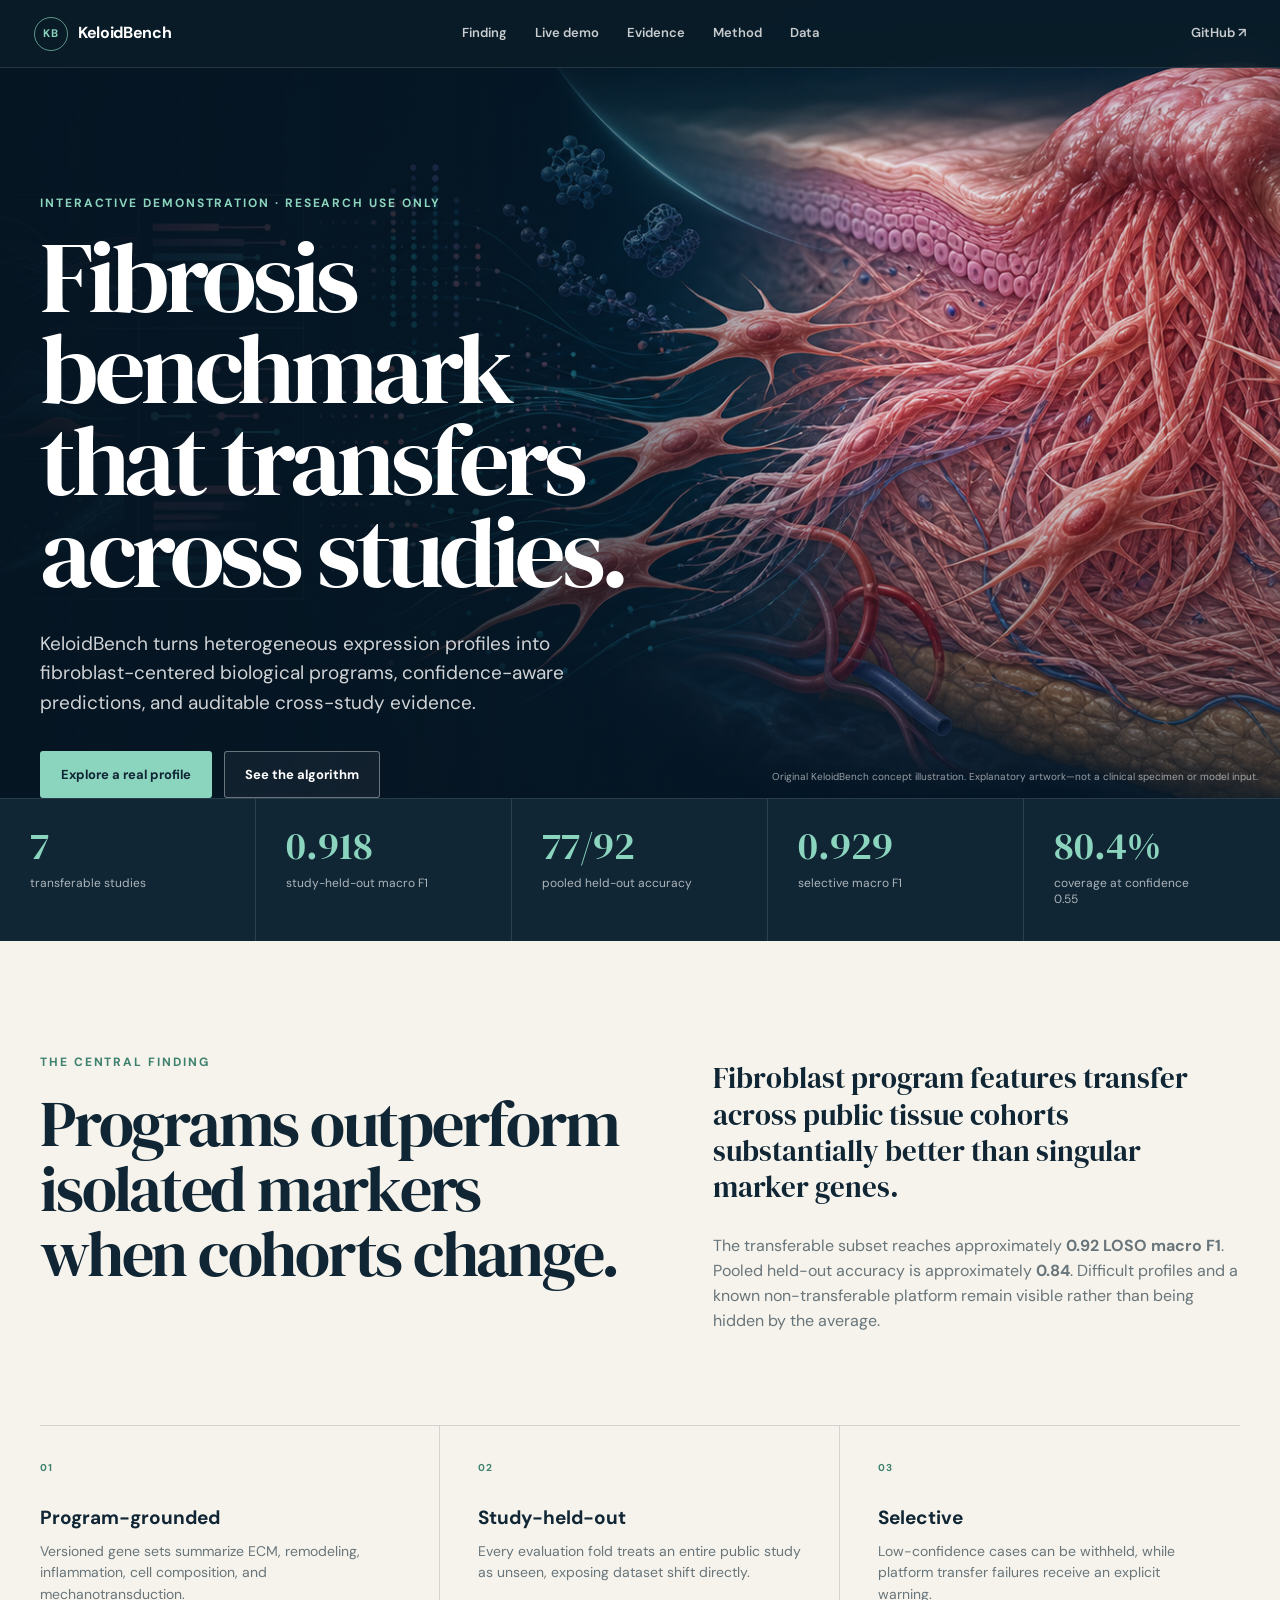
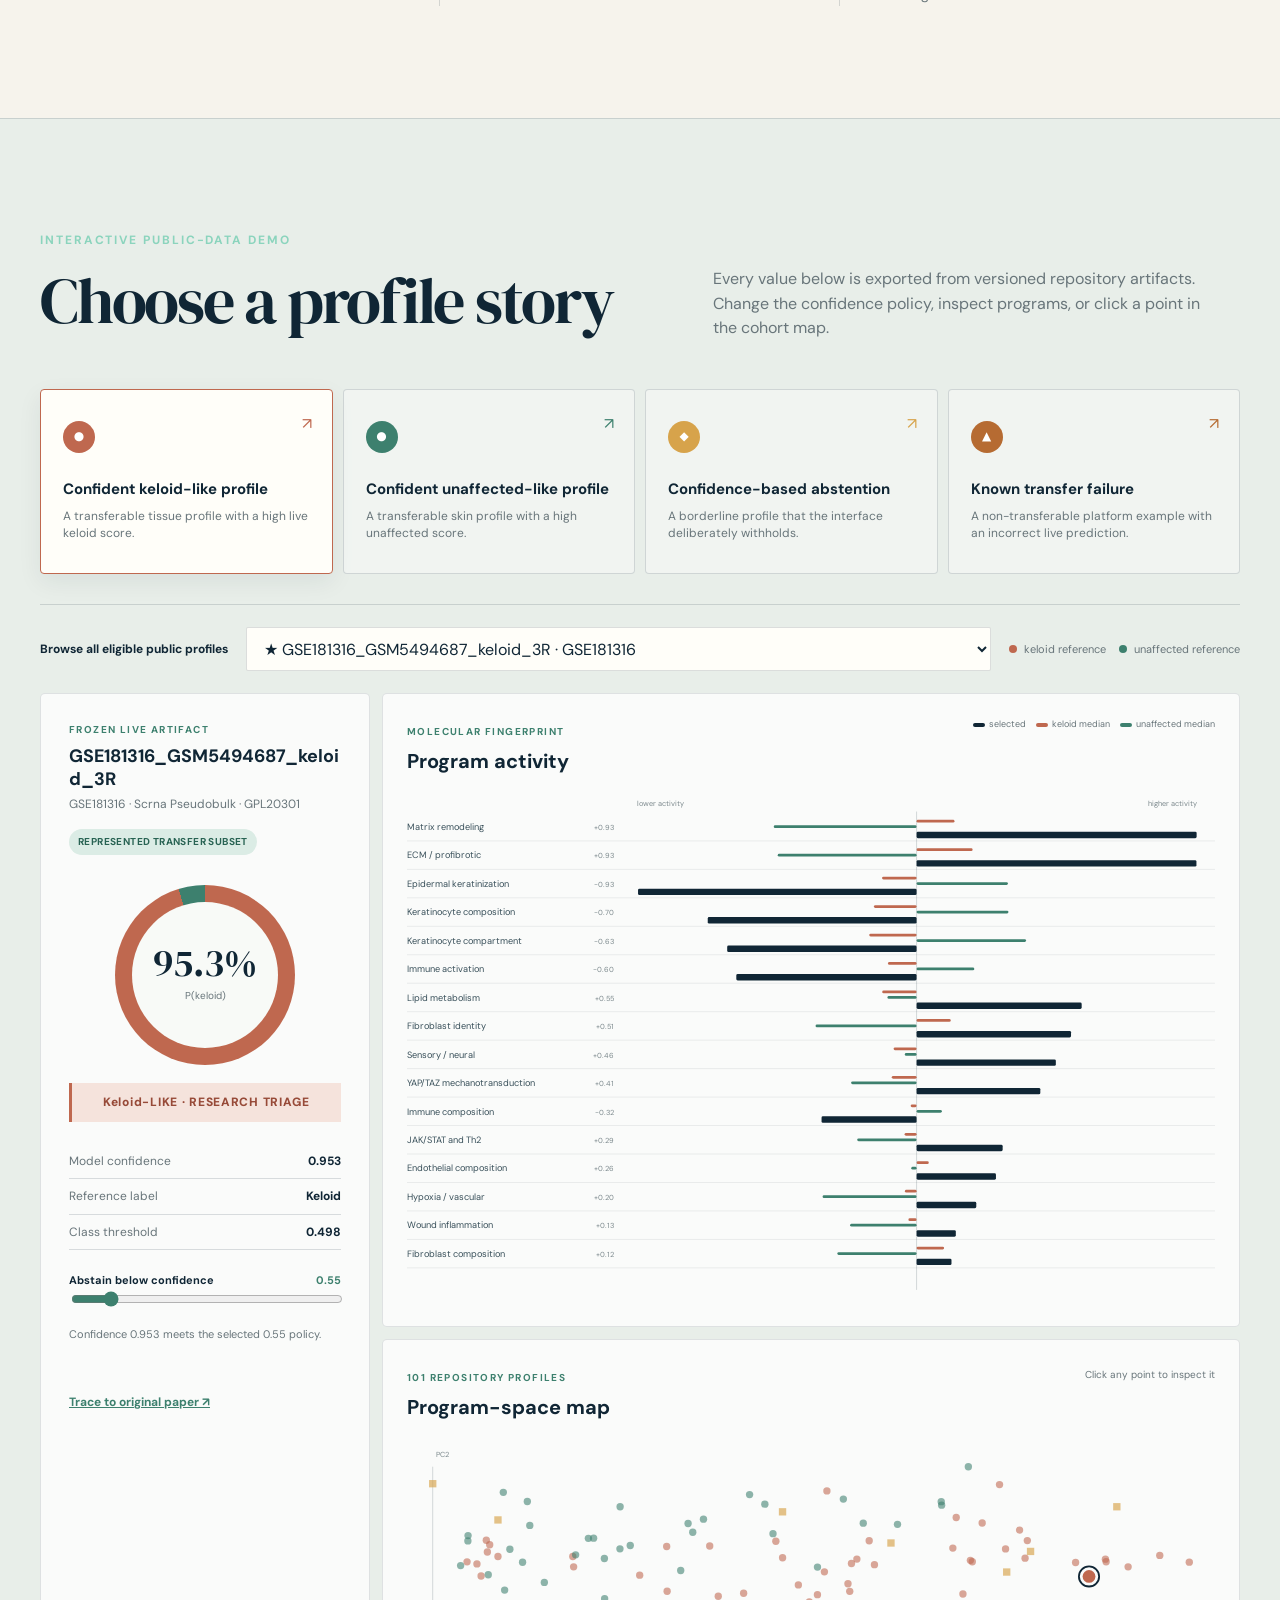
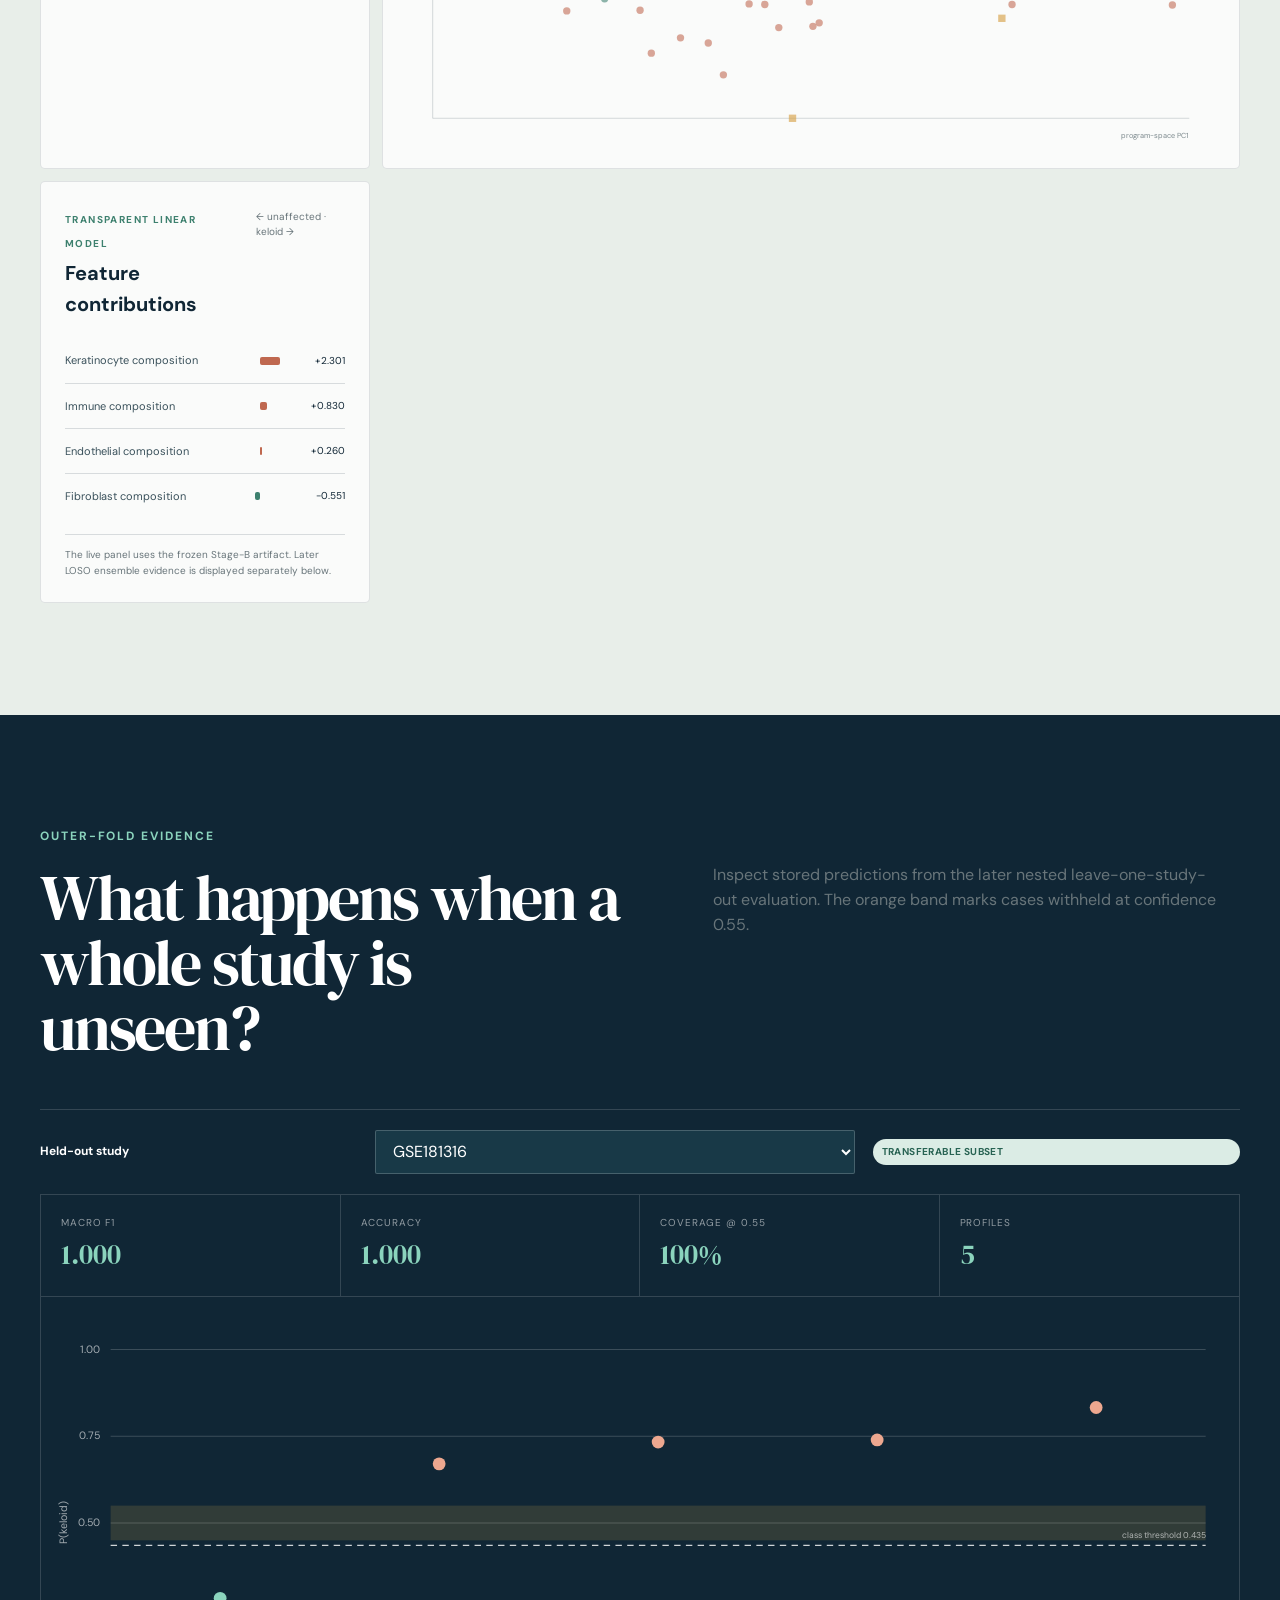
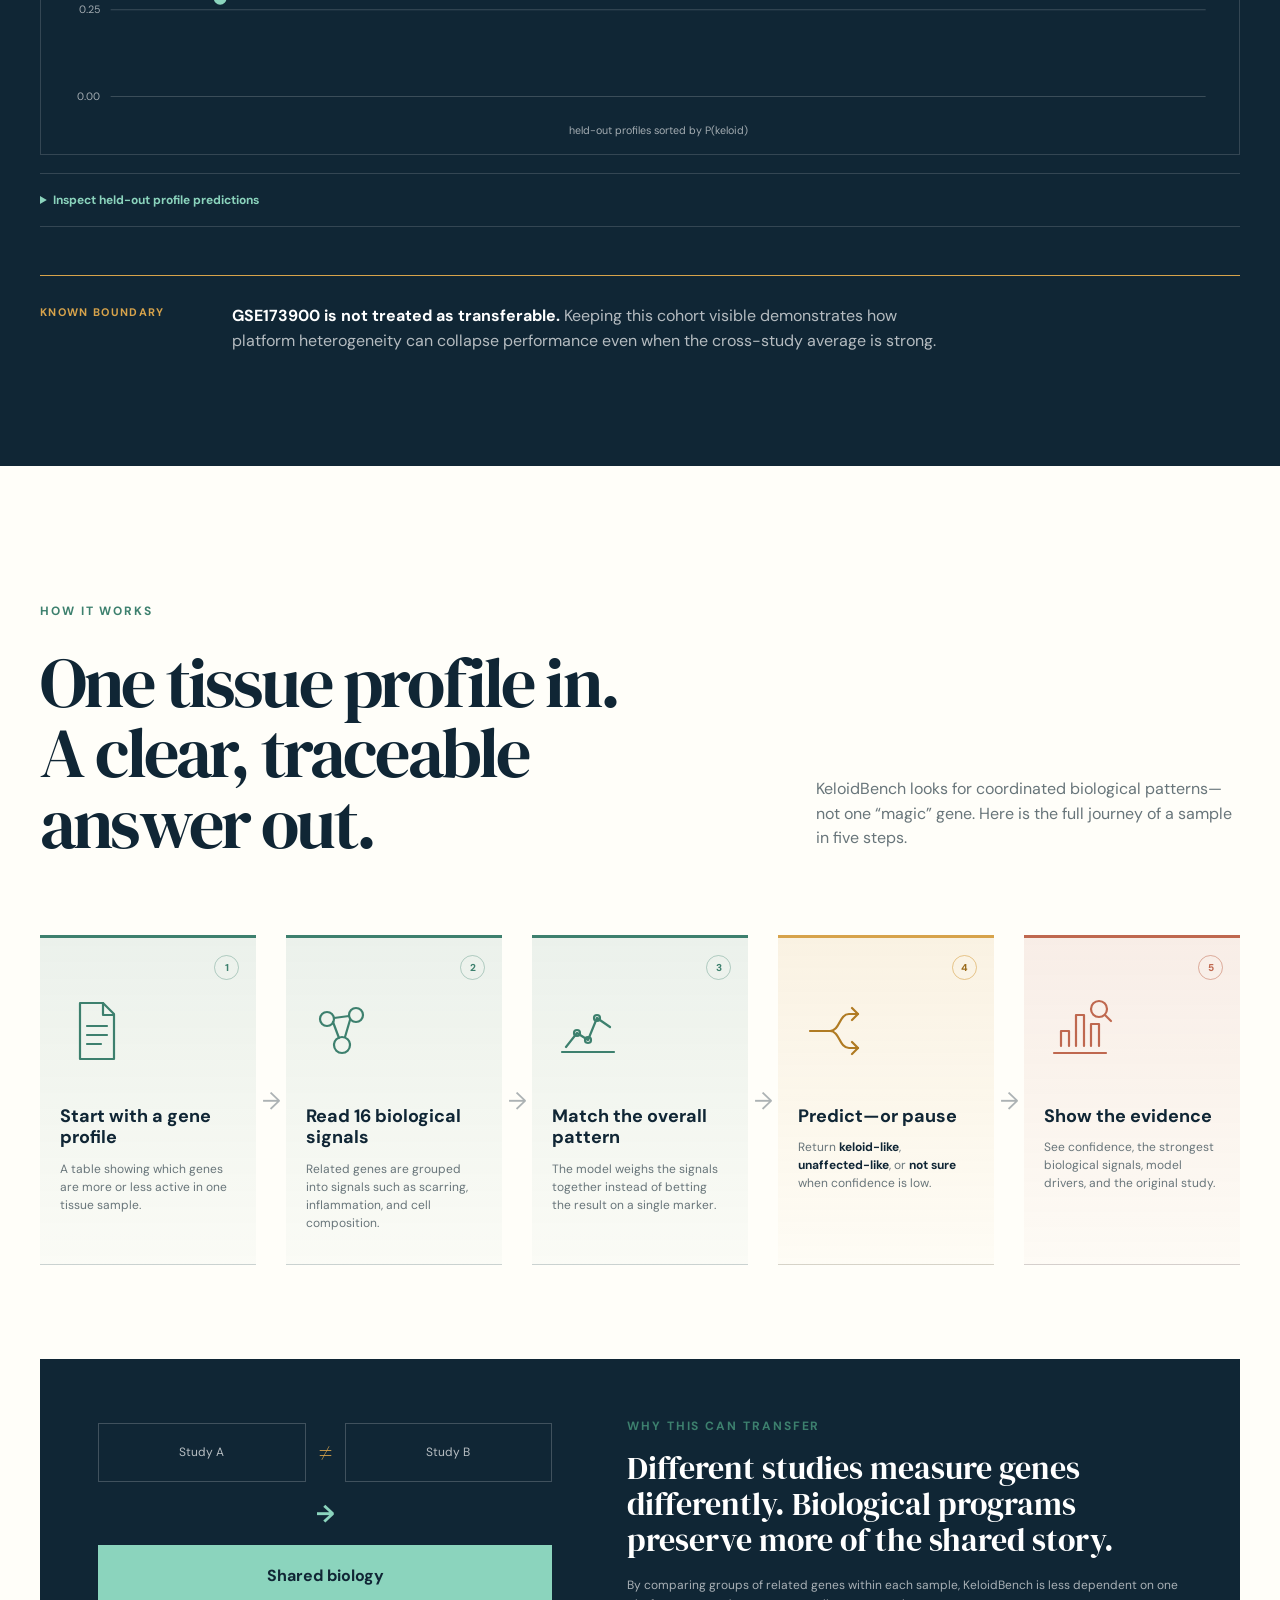
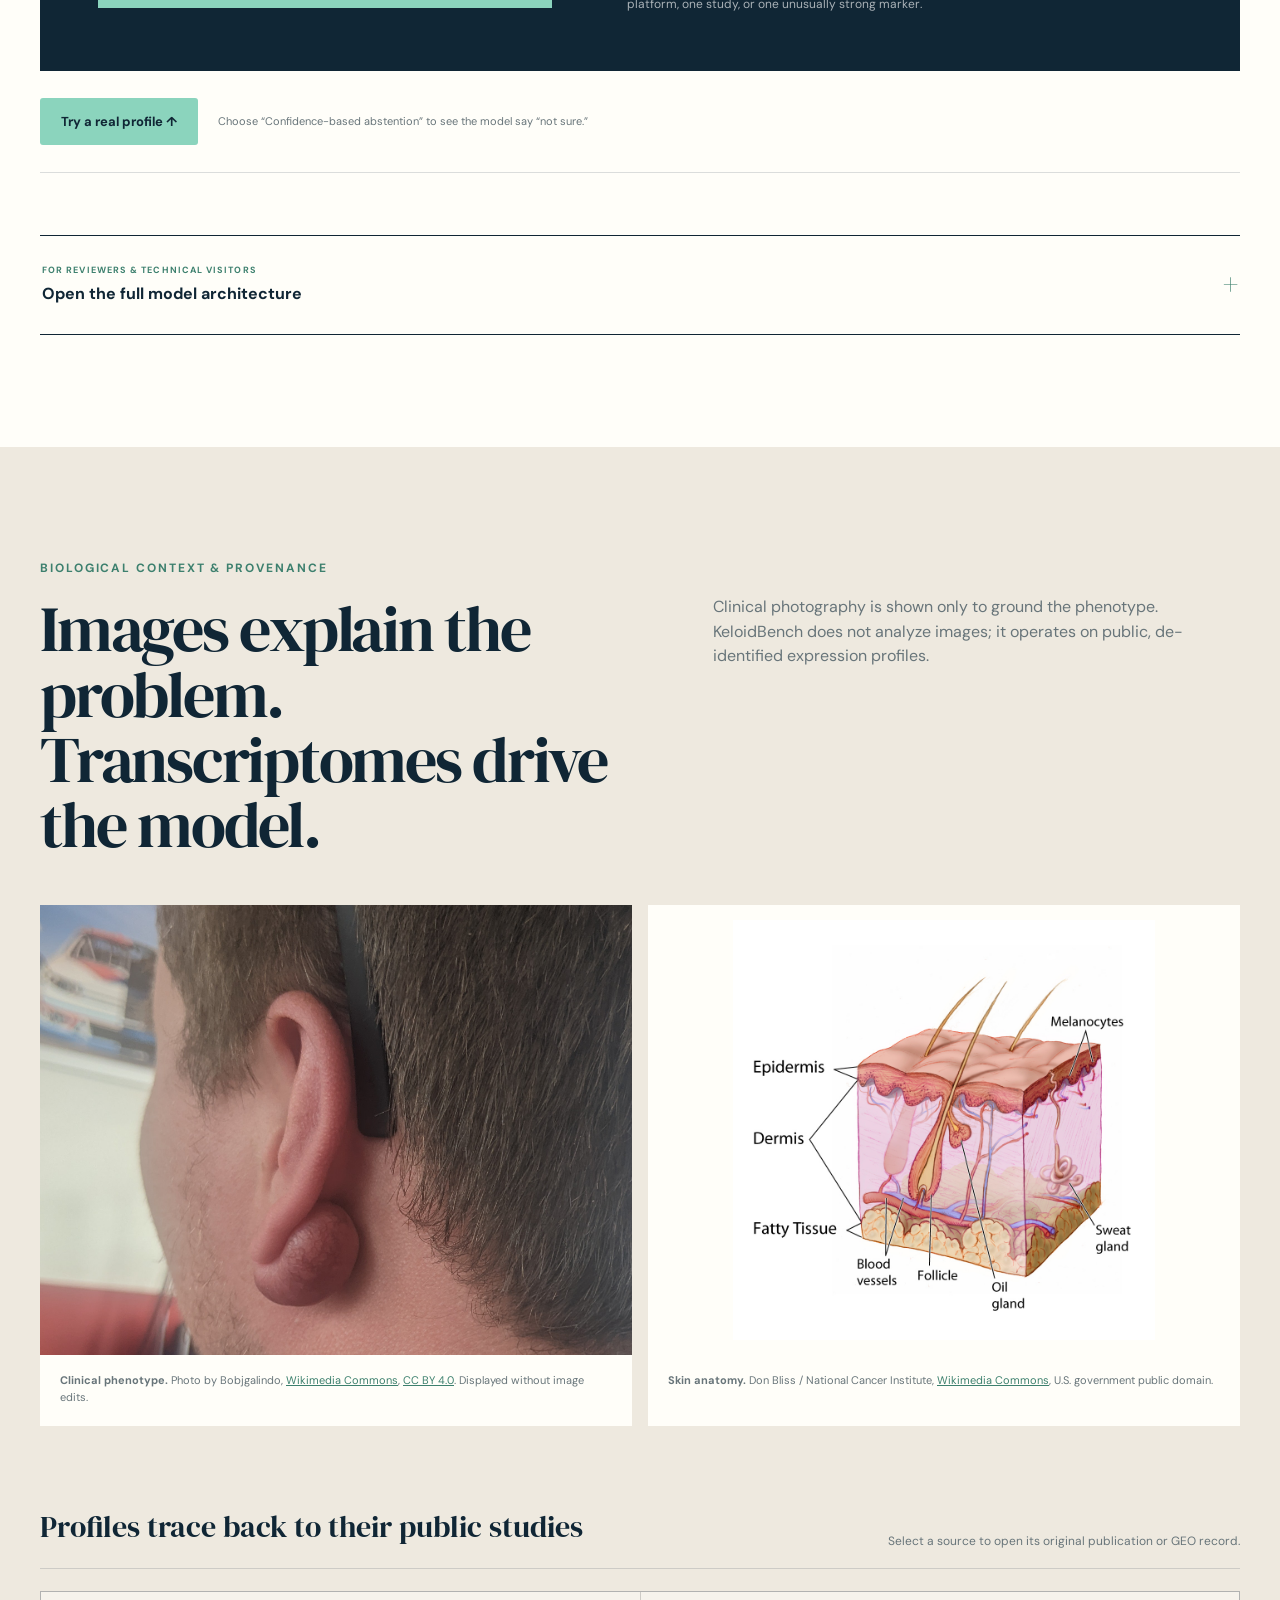
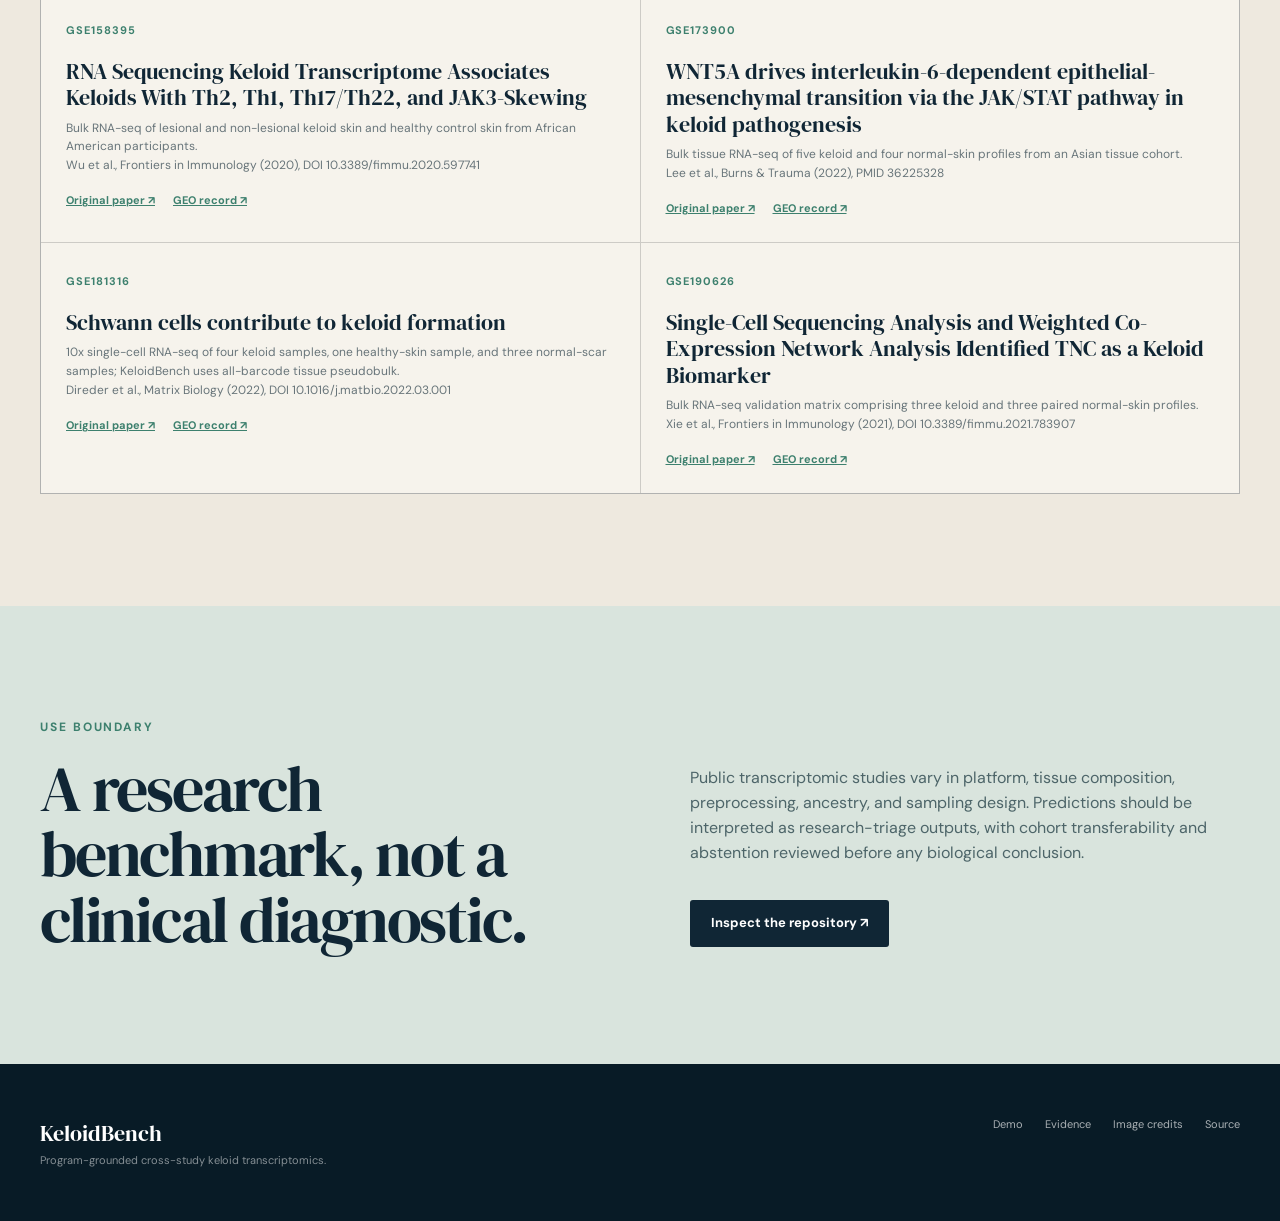
==== commit c2b99ccb: "apply semantic colors to profile story cards" ====
--- a/index.html
+++ b/index.html
@@ -9,7 +9,7 @@
   <link rel="preconnect" href="https://fonts.googleapis.com">
   <link rel="preconnect" href="https://fonts.gstatic.com" crossorigin>
   <link href="https://fonts.googleapis.com/css2?family=DM+Sans:wght@400;500;600;700&amp;family=DM+Serif+Display&amp;display=swap" rel="stylesheet">
-  <link rel="stylesheet" href="assets/css/styles.css">
+  <link rel="stylesheet" href="assets/css/styles.css?v=20260802-2">
   <link rel="icon" href="assets/images/favicon.svg" type="image/svg+xml">
 </head>
 <body>
--- a/assets/css/styles.css
+++ b/assets/css/styles.css
@@ -73,14 +73,17 @@
 
 .demo-section { background: #e8eee9; border-top: 1px solid var(--line); }
 .story-grid { display: grid; grid-template-columns: repeat(4, 1fr); gap: 10px; }
-.story-card { position: relative; min-height: 185px; padding: 22px; border: 1px solid var(--line); border-radius: 4px; text-align: left; background: rgba(255,255,255,.38); cursor: pointer; transition: background .2s, border-color .2s, transform .2s; }
+.story-card { --story-color: var(--teal); position: relative; min-height: 185px; padding: 22px; border: 1px solid var(--line); border-radius: 4px; text-align: left; background: rgba(255,255,255,.38); cursor: pointer; transition: background .2s, border-color .2s, transform .2s; }
 .story-card:hover { transform: translateY(-2px); background: rgba(255,255,255,.72); }
-.story-card.active { border-color: var(--teal); background: var(--white); box-shadow: 0 8px 24px rgba(16,38,53,.07); }
-.story-icon { display: grid; place-items: center; width: 32px; height: 32px; margin-bottom: 25px; border-radius: 50%; color: white; background: var(--teal); font-size: 12px; }
-.story-card[data-slug="transfer_failure"] .story-icon { background: var(--gold); }
+.story-card[data-slug="confident_keloid"] { --story-color: var(--coral); }
+.story-card[data-slug="confident_unaffected"] { --story-color: var(--teal); }
+.story-card[data-slug="abstention"] { --story-color: var(--gold); }
+.story-card[data-slug="transfer_failure"] { --story-color: #b66b32; }
+.story-card.active { border-color: var(--story-color); background: var(--white); box-shadow: 0 8px 24px rgba(16,38,53,.07); }
+.story-icon { display: grid; place-items: center; width: 32px; height: 32px; margin-bottom: 25px; border-radius: 50%; color: white; background: var(--story-color); font-size: 12px; }
 .story-card h3 { margin: 0 0 7px; font-size: 15px; }
 .story-card p { margin: 0; color: var(--muted); font-size: 12px; line-height: 1.45; }
-.story-arrow { position: absolute; top: 22px; right: 20px; color: var(--teal); }
+.story-arrow { position: absolute; top: 22px; right: 20px; color: var(--story-color); }
 .profile-toolbar { display: grid; grid-template-columns: auto minmax(280px, 1fr) auto; gap: 18px; align-items: center; padding: 22px 0; margin-top: 30px; border-top: 1px solid var(--line); }
 .profile-toolbar label, .fold-toolbar label { font-size: 12px; font-weight: 700; }
 select { width: 100%; height: 44px; padding: 0 37px 0 13px; border: 1px solid var(--line); border-radius: 2px; color: var(--ink); background: var(--white); }
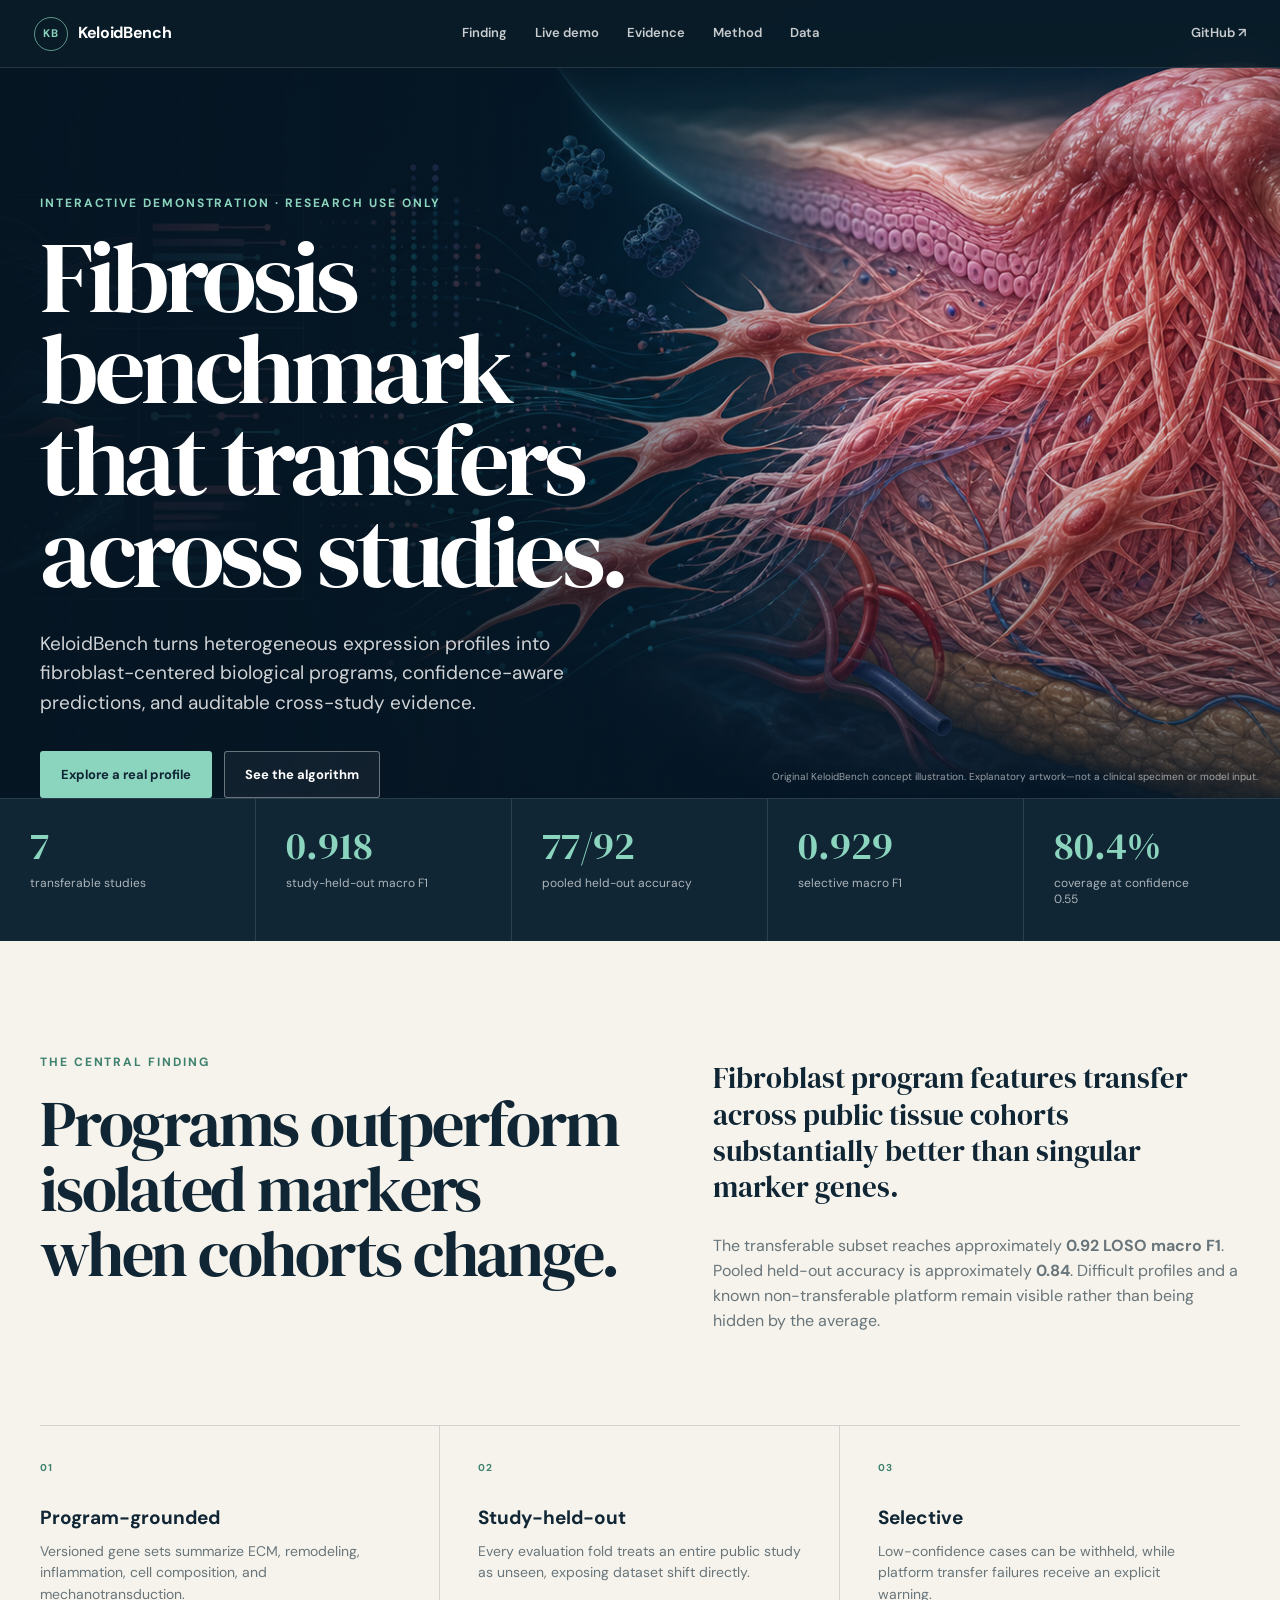
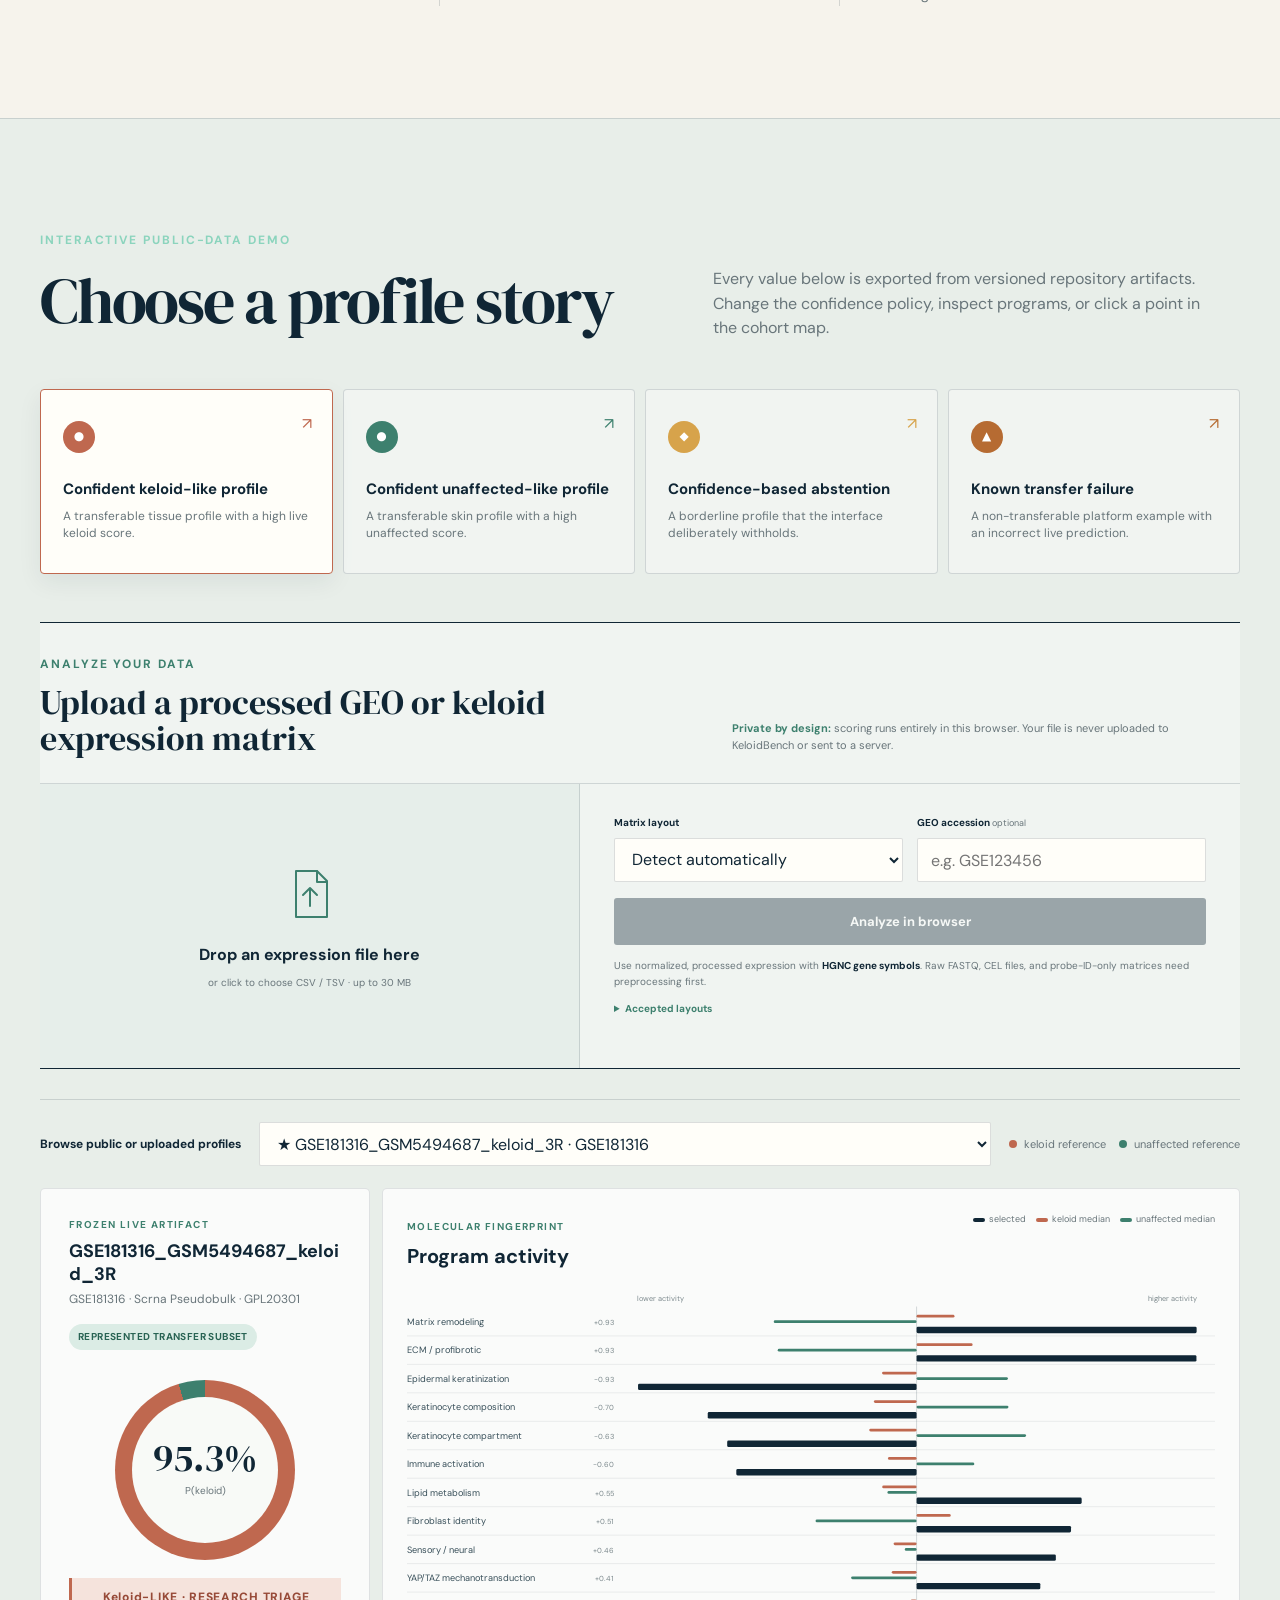
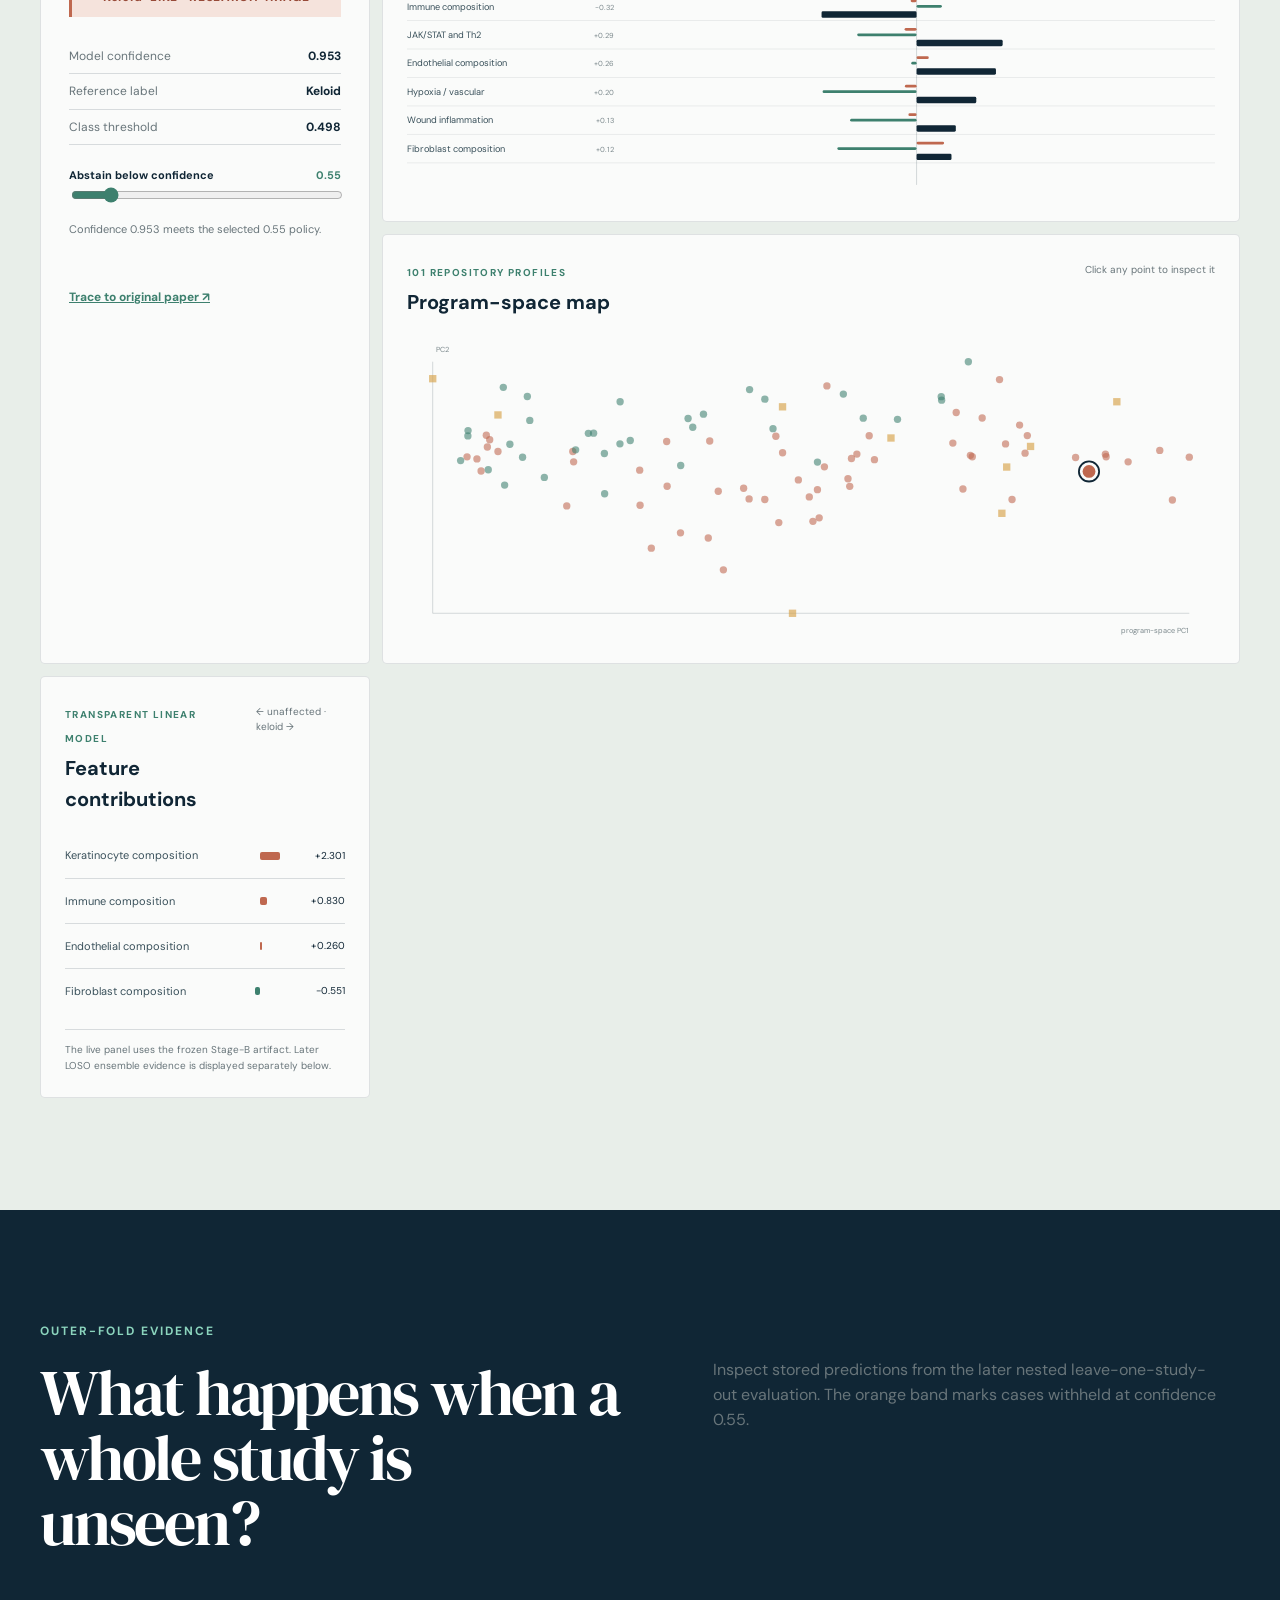
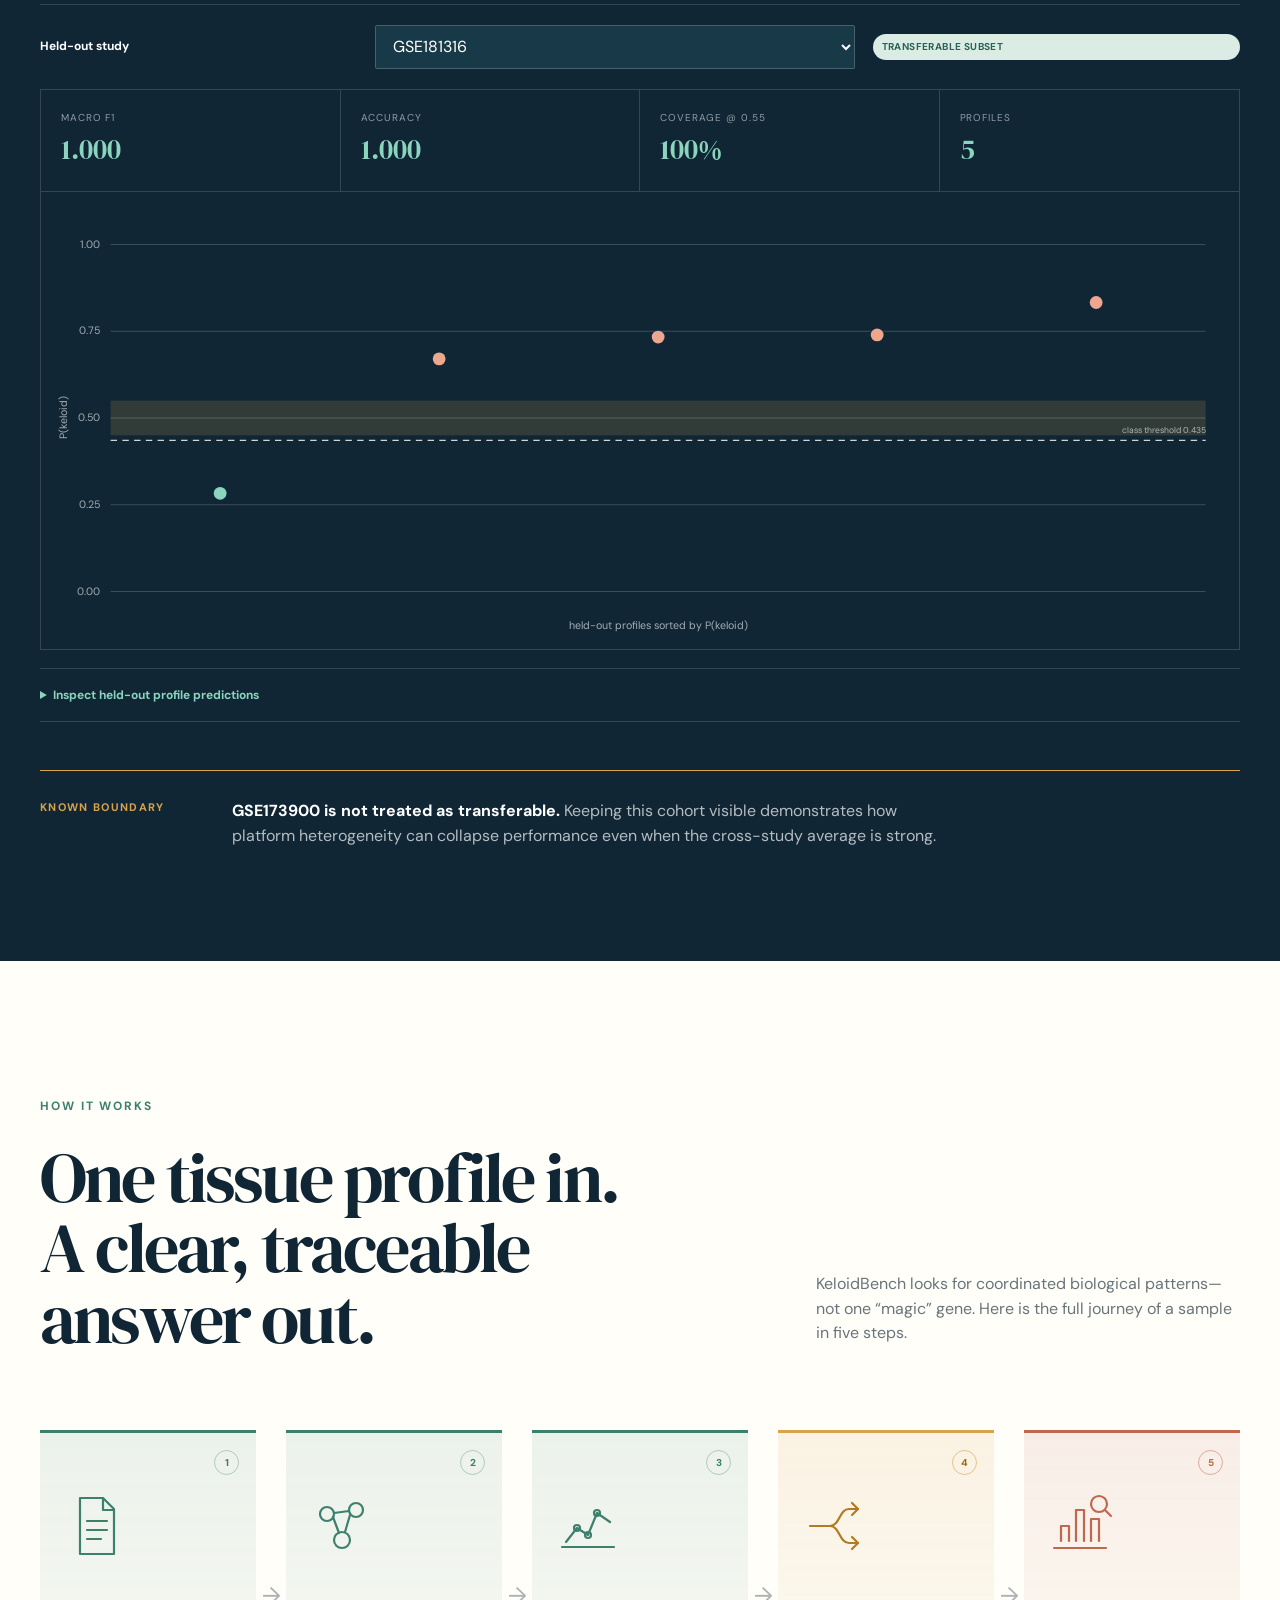
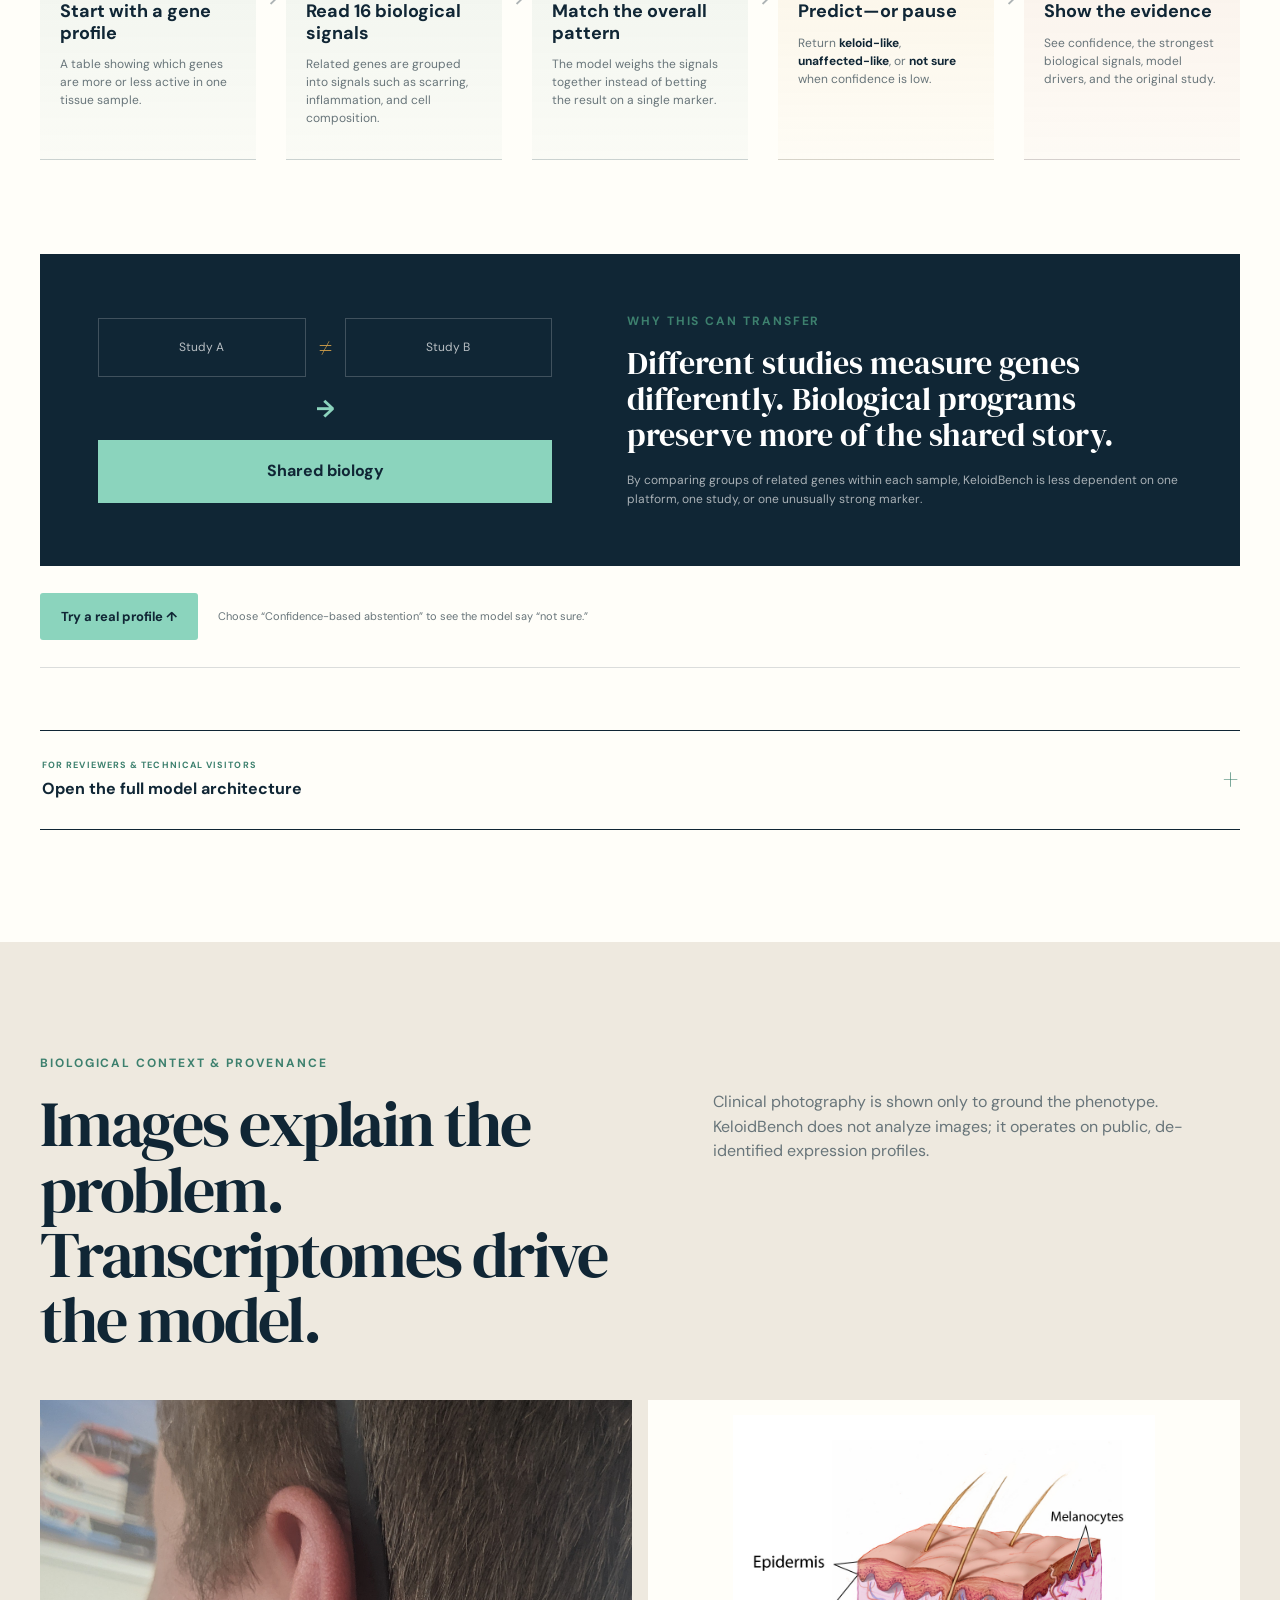
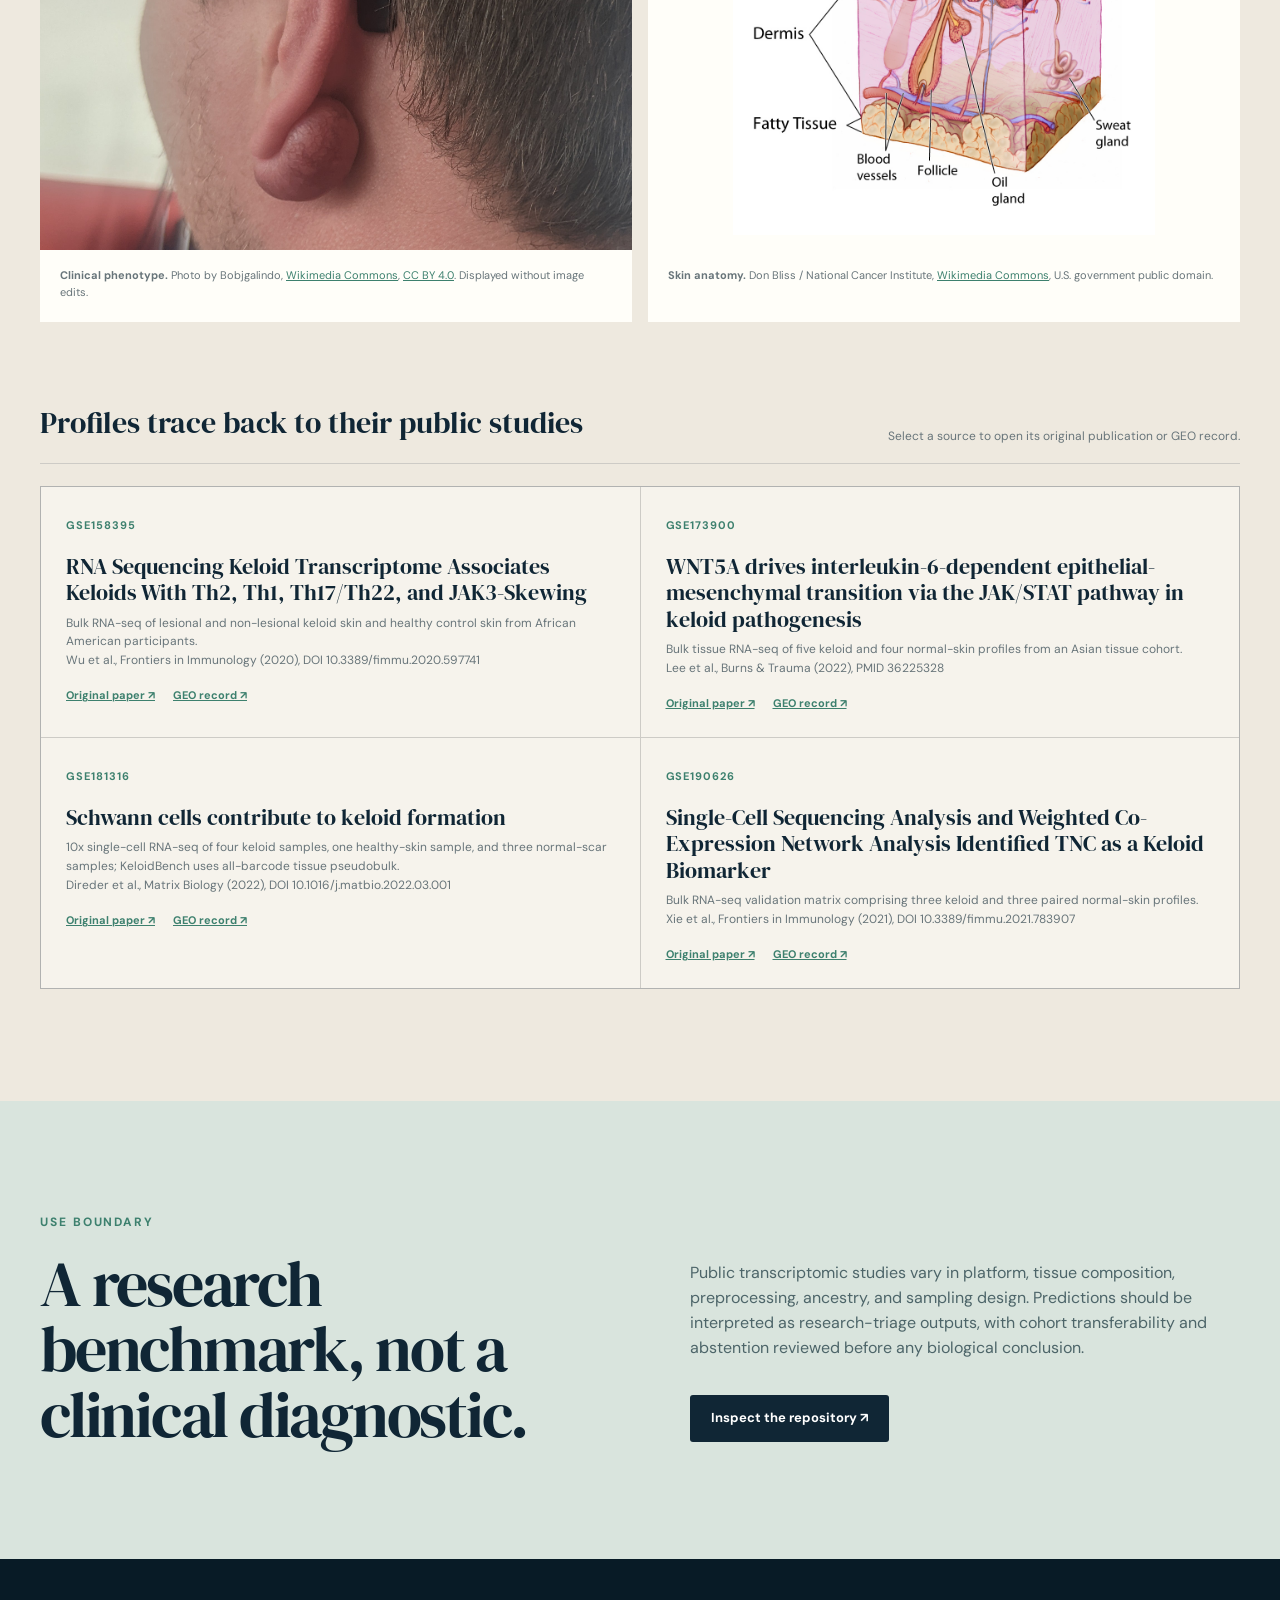
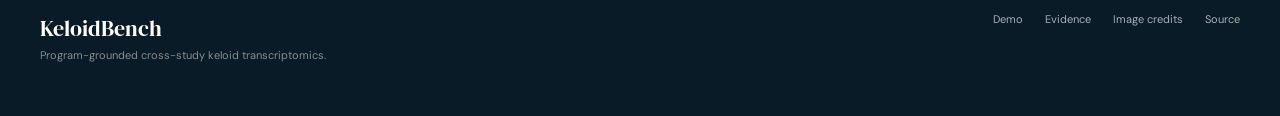
==== commit 54d4ae65: "add private browser-native dataset scoring" ====
--- a/index.html
+++ b/index.html
@@ -9,7 +9,7 @@
   <link rel="preconnect" href="https://fonts.googleapis.com">
   <link rel="preconnect" href="https://fonts.gstatic.com" crossorigin>
   <link href="https://fonts.googleapis.com/css2?family=DM+Sans:wght@400;500;600;700&amp;family=DM+Serif+Display&amp;display=swap" rel="stylesheet">
-  <link rel="stylesheet" href="assets/css/styles.css?v=20260802-2">
+  <link rel="stylesheet" href="assets/css/styles.css?v=20260802-upload">
   <link rel="icon" href="assets/images/favicon.svg" type="image/svg+xml">
 </head>
 <body>
@@ -79,8 +79,37 @@
 
         <div class="story-grid" id="story-grid" aria-label="Curated examples"></div>
 
+        <section class="upload-lab" id="upload-lab" aria-labelledby="upload-title">
+          <div class="upload-heading">
+            <div><p class="eyebrow dark">Analyze your data</p><h3 id="upload-title">Upload a processed GEO or keloid expression matrix</h3></div>
+            <p><strong>Private by design:</strong> scoring runs entirely in this browser. Your file is never uploaded to KeloidBench or sent to a server.</p>
+          </div>
+          <div class="upload-workspace">
+            <label class="file-drop" id="file-drop" for="expression-file">
+              <input id="expression-file" class="visually-hidden" type="file" accept=".csv,.tsv,.txt,text/csv,text/tab-separated-values">
+              <svg viewBox="0 0 64 64" aria-hidden="true"><path d="M18 9h21l10 10v36H18z"/><path d="M39 9v11h10M32 44V26M25 33l7-7 7 7"/></svg>
+              <strong id="file-name">Drop an expression file here</strong>
+              <span>or click to choose CSV / TSV · up to 30 MB</span>
+            </label>
+            <div class="upload-settings">
+              <div class="upload-fields">
+                <label for="matrix-orientation"><span>Matrix layout</span><select id="matrix-orientation"><option value="auto">Detect automatically</option><option value="samples_rows">Samples in rows</option><option value="genes_rows">Genes in rows</option></select></label>
+                <label for="upload-accession"><span>GEO accession <i>optional</i></span><input id="upload-accession" type="text" placeholder="e.g. GSE123456" maxlength="32"></label>
+              </div>
+              <button id="analyze-upload" class="button upload-button" type="button" disabled>Analyze in browser</button>
+              <p>Use normalized, processed expression with <strong>HGNC gene symbols</strong>. Raw FASTQ, CEL files, and probe-ID-only matrices need preprocessing first.</p>
+              <details class="format-help"><summary>Accepted layouts</summary><code>sample_id,POSTN,COL1A1,KRT1,…<br>sample_01,8.2,7.1,3.4,…</code><code>gene_symbol,sample_01,sample_02,…<br>POSTN,8.2,6.1,…</code></details>
+            </div>
+          </div>
+          <div id="upload-status" class="upload-status hidden" role="status" aria-live="polite"></div>
+          <div id="upload-results" class="upload-results hidden">
+            <div class="upload-results-heading"><div><span class="panel-kicker">Browser-scored profiles</span><h4 id="upload-results-title">Analysis complete</h4></div><p>Click a row to inspect its programs and model drivers below.</p></div>
+            <div class="upload-table-wrap"><table><thead><tr><th>Sample</th><th>Score</th><th>Confidence</th><th>Result</th><th>Program coverage</th></tr></thead><tbody id="upload-results-body"></tbody></table></div>
+          </div>
+        </section>
+
         <div class="profile-toolbar">
-          <label for="profile-select">Browse all eligible public profiles</label>
+          <label for="profile-select">Browse public or uploaded profiles</label>
           <select id="profile-select" aria-label="Public profile"></select>
           <span class="toolbar-note"><span class="dot coral"></span> keloid reference <span class="dot teal"></span> unaffected reference</span>
         </div>
@@ -121,7 +150,7 @@
 
           <div class="visual-panel pca-panel">
             <div class="panel-heading">
-              <div><span class="panel-kicker">101 repository profiles</span><h3>Program-space map</h3></div>
+              <div><span class="panel-kicker" id="pca-count">101 repository profiles</span><h3>Program-space map</h3></div>
               <p>Click any point to inspect it</p>
             </div>
             <div id="pca-chart" class="svg-chart" aria-live="polite"></div>
@@ -280,6 +309,6 @@
   </footer>
 
   <div id="tooltip" class="tooltip" role="tooltip"></div>
-  <script src="assets/js/app.js" defer></script>
+  <script src="assets/js/app.js?v=20260802-upload" defer></script>
 </body>
 </html>
--- a/assets/css/styles.css
+++ b/assets/css/styles.css
@@ -84,6 +84,25 @@
 .story-card h3 { margin: 0 0 7px; font-size: 15px; }
 .story-card p { margin: 0; color: var(--muted); font-size: 12px; line-height: 1.45; }
 .story-arrow { position: absolute; top: 22px; right: 20px; color: var(--story-color); }
+.visually-hidden { position: absolute !important; width: 1px; height: 1px; padding: 0; margin: -1px; overflow: hidden; clip: rect(0,0,0,0); white-space: nowrap; border: 0; }
+.upload-lab { margin-top: 48px; border-top: 1px solid var(--ink); border-bottom: 1px solid var(--ink); background: rgba(255,255,255,.35); }
+.upload-heading { display: grid; grid-template-columns: 1.1fr .9fr; gap: 70px; align-items: end; padding: 32px 0 26px; }
+.upload-heading .eyebrow { margin-bottom: 10px; }.upload-heading h3 { max-width: 660px; margin: 0; font-family: var(--serif); font-size: 34px; font-weight: 400; line-height: 1.08; }
+.upload-heading > p { max-width: 450px; margin: 0 0 3px; color: var(--muted); font-size: 11px; }.upload-heading > p strong { color: var(--teal); }
+.upload-workspace { display: grid; grid-template-columns: .9fr 1.1fr; min-height: 285px; border-top: 1px solid var(--line); }
+.file-drop { display: flex; flex-direction: column; align-items: center; justify-content: center; padding: 34px; border-right: 1px solid var(--line); color: var(--teal); background: rgba(61,128,110,.055); text-align: center; cursor: pointer; transition: background .2s, box-shadow .2s; }
+.file-drop:hover, .file-drop.dragging { background: rgba(61,128,110,.12); box-shadow: inset 0 0 0 2px var(--teal); }
+.file-drop svg { width: 64px; height: 64px; margin-bottom: 17px; fill: none; stroke: currentColor; stroke-width: 2; stroke-linecap: round; stroke-linejoin: round; }
+.file-drop strong { max-width: 360px; color: var(--ink); font-size: 16px; overflow-wrap: anywhere; }.file-drop span { margin-top: 7px; color: var(--muted); font-size: 10px; }
+.upload-settings { padding: 31px 34px; }
+.upload-fields { display: grid; grid-template-columns: 1fr 1fr; gap: 14px; }.upload-fields label > span { display: block; margin-bottom: 7px; font-size: 10px; font-weight: 700; }.upload-fields label i { color: var(--muted); font-size: 9px; font-style: normal; font-weight: 400; }
+.upload-fields input { width: 100%; height: 44px; padding: 0 13px; border: 1px solid var(--line); border-radius: 2px; color: var(--ink); background: var(--white); }
+.upload-button { width: 100%; margin-top: 16px; color: white; background: var(--ink); cursor: pointer; }.upload-button:disabled { opacity: .38; cursor: not-allowed; }
+.upload-settings > p { margin: 13px 0 0; color: var(--muted); font-size: 10px; }.upload-settings > p strong { color: var(--ink); }
+.format-help { margin-top: 12px; color: var(--teal); font-size: 10px; }.format-help summary { cursor: pointer; font-weight: 700; }.format-help code { display: block; margin-top: 8px; padding: 9px 11px; overflow-x: auto; color: #4c6268; background: var(--paper); font-size: 8px; white-space: nowrap; }
+.upload-status { padding: 15px 18px; border-top: 1px solid var(--line); color: #376c5e; background: #dcece5; font-size: 11px; }.upload-status.warning { color: #745315; background: #f3e6c8; }.upload-status.error { color: #873e30; background: #f3dfd9; }
+.upload-results { border-top: 1px solid var(--line); }.upload-results-heading { display: flex; justify-content: space-between; gap: 30px; align-items: end; padding: 24px 0 17px; }.upload-results-heading h4 { margin: 4px 0 0; font-size: 18px; }.upload-results-heading p { margin: 0; color: var(--muted); font-size: 10px; }
+.upload-table-wrap { max-height: 290px; overflow: auto; padding-bottom: 15px; }.upload-results table { font-size: 10px; }.upload-results th { position: sticky; z-index: 1; top: 0; color: var(--muted); background: #edf1ed; }.upload-results td { color: #455d63; }.upload-results tbody tr { cursor: pointer; transition: background .15s; }.upload-results tbody tr:hover, .upload-results tbody tr.selected { background: rgba(61,128,110,.1); }.upload-result-label { font-weight: 800; text-transform: uppercase; }.upload-result-label.keloid { color: var(--coral); }.upload-result-label.non-keloid { color: var(--teal); }.upload-result-label.abstain { color: #9b6b19; }
 .profile-toolbar { display: grid; grid-template-columns: auto minmax(280px, 1fr) auto; gap: 18px; align-items: center; padding: 22px 0; margin-top: 30px; border-top: 1px solid var(--line); }
 .profile-toolbar label, .fold-toolbar label { font-size: 12px; font-weight: 700; }
 select { width: 100%; height: 44px; padding: 0 37px 0 13px; border: 1px solid var(--line); border-radius: 2px; color: var(--ink); background: var(--white); }
@@ -237,6 +256,7 @@
   .split-heading, .section-heading, .limitations-grid { grid-template-columns: 1fr; gap: 22px; }.section-heading > p, .section-heading > div + p { margin-top: 0; }
   .story-grid { grid-template-columns: repeat(2, 1fr); }.demo-shell { grid-template-columns: 1fr; }.decision-panel { grid-row: auto; }.program-panel { min-height: 560px; }
   .profile-toolbar { grid-template-columns: 1fr; }.toolbar-note { white-space: normal; }
+  .upload-heading { grid-template-columns: 1fr; gap: 18px; }.upload-workspace { grid-template-columns: 1fr; }.file-drop { border-right: 0; border-bottom: 1px solid var(--line); }
   .method-intro { grid-template-columns: 1fr; gap: 22px; }.method-intro .eyebrow { grid-column: auto; margin-bottom: -7px; }.walk-flow { grid-template-columns: repeat(5,1fr); }.walk-arrow { display: none; }.walk-step { min-height: 350px; }.walk-step h3 { font-size: 16px; }
   .transfer-explainer { grid-template-columns: 1fr 1fr; gap: 38px; padding: 42px; }
   .context-grid { grid-template-columns: 1fr; }.source-grid { grid-template-columns: 1fr; }
@@ -249,6 +269,7 @@
   .metric-strip { grid-template-columns: 1fr 1fr; }.metric-strip div { padding: 19px; }.metric-strip strong { font-size: 30px; }.metric-strip div:last-child { grid-column: span 2; }
   .principle-row { grid-template-columns: 1fr; }.principle-row > div, .principle-row > div + div { padding: 24px 0; border-right: 0; border-bottom: 1px solid var(--line); }
   .story-grid { grid-template-columns: 1fr; }.story-card { min-height: 145px; }.story-icon { margin-bottom: 15px; }
+  .upload-lab { margin-top: 36px; }.upload-heading h3 { font-size: 28px; }.file-drop { min-height: 225px; padding: 25px; }.upload-settings { padding: 25px 18px; }.upload-fields { grid-template-columns: 1fr; }.upload-results-heading { display: block; }.upload-results-heading p { margin-top: 8px; }
   .visual-panel { padding: 15px; }.panel-heading { display: block; }.legend { margin-top: 10px; }
   .fold-toolbar { grid-template-columns: 1fr; }.fold-metrics { grid-template-columns: 1fr 1fr; }.fold-metrics div:nth-child(2) { border-right: 0; }.fold-metrics div:nth-child(-n+2) { border-bottom: 1px solid rgba(255,255,255,.15); }
   .failure-callout { grid-template-columns: 1fr; gap: 10px; }
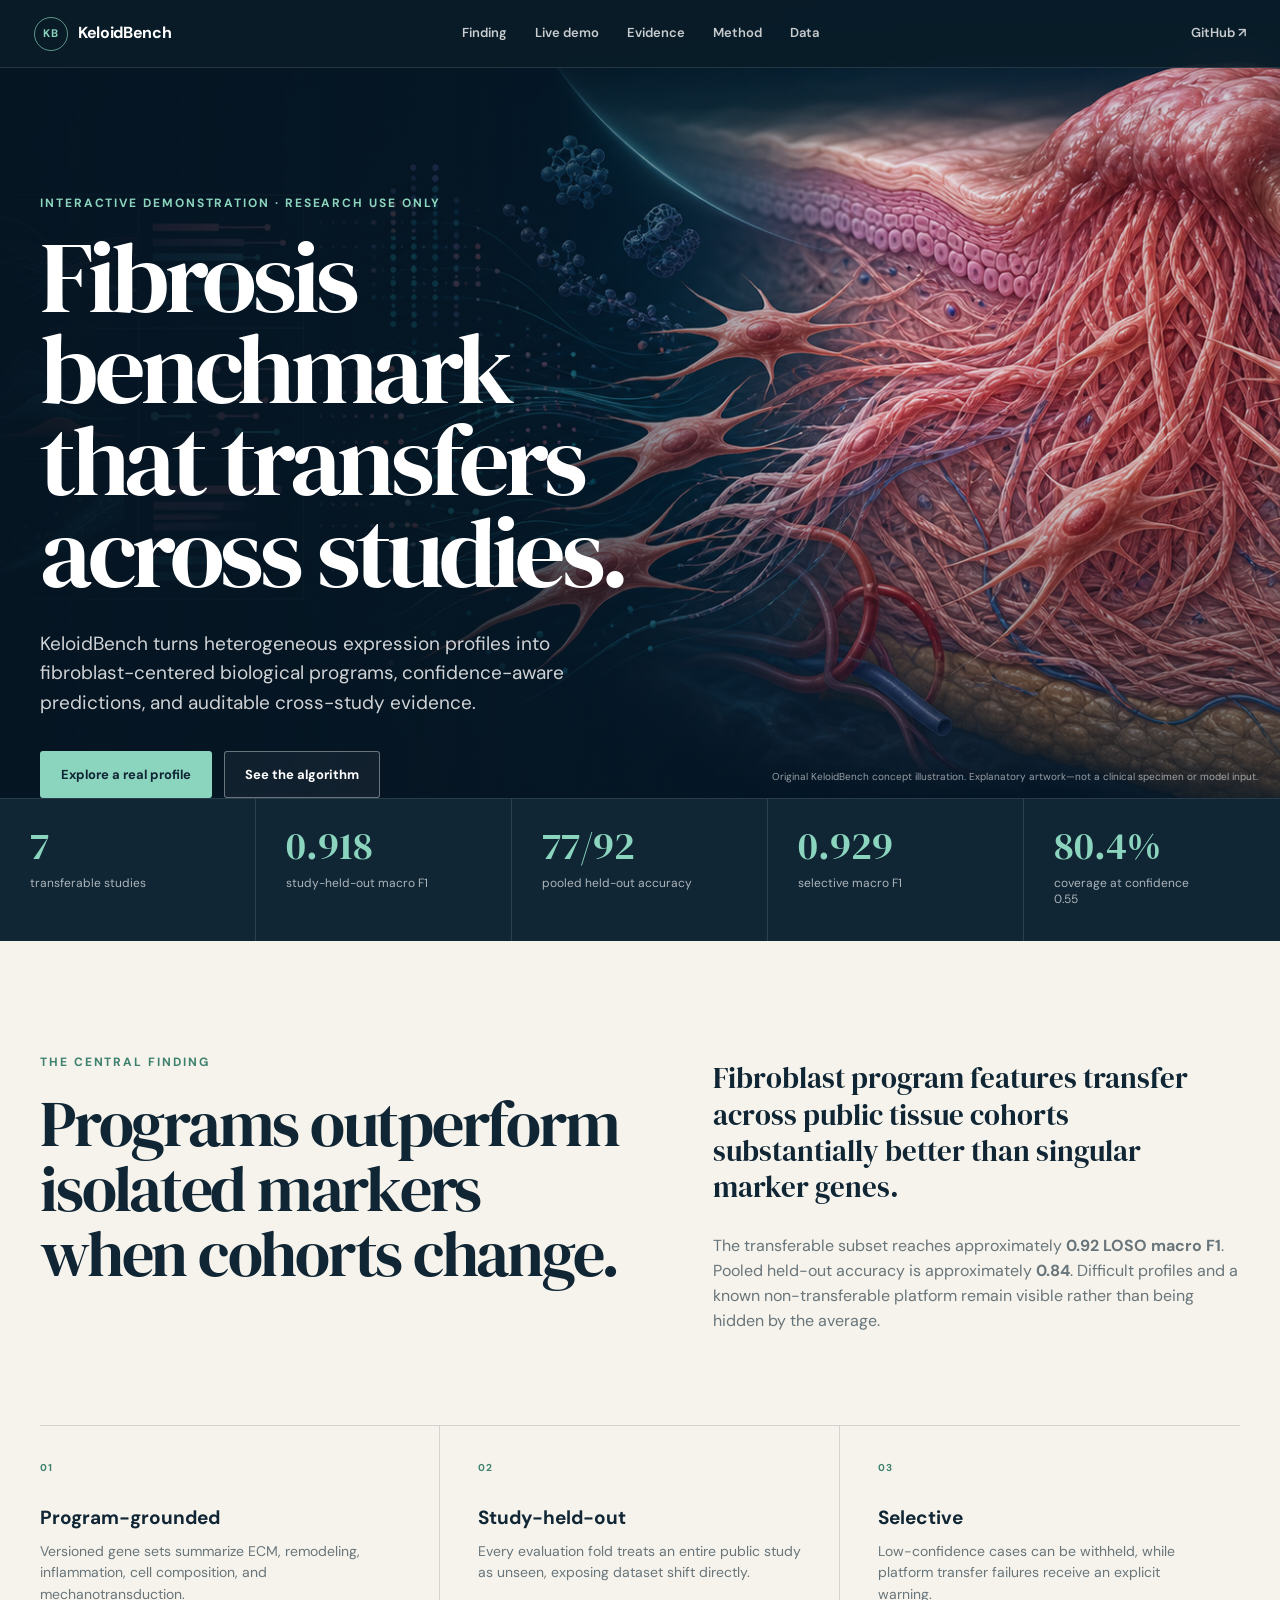
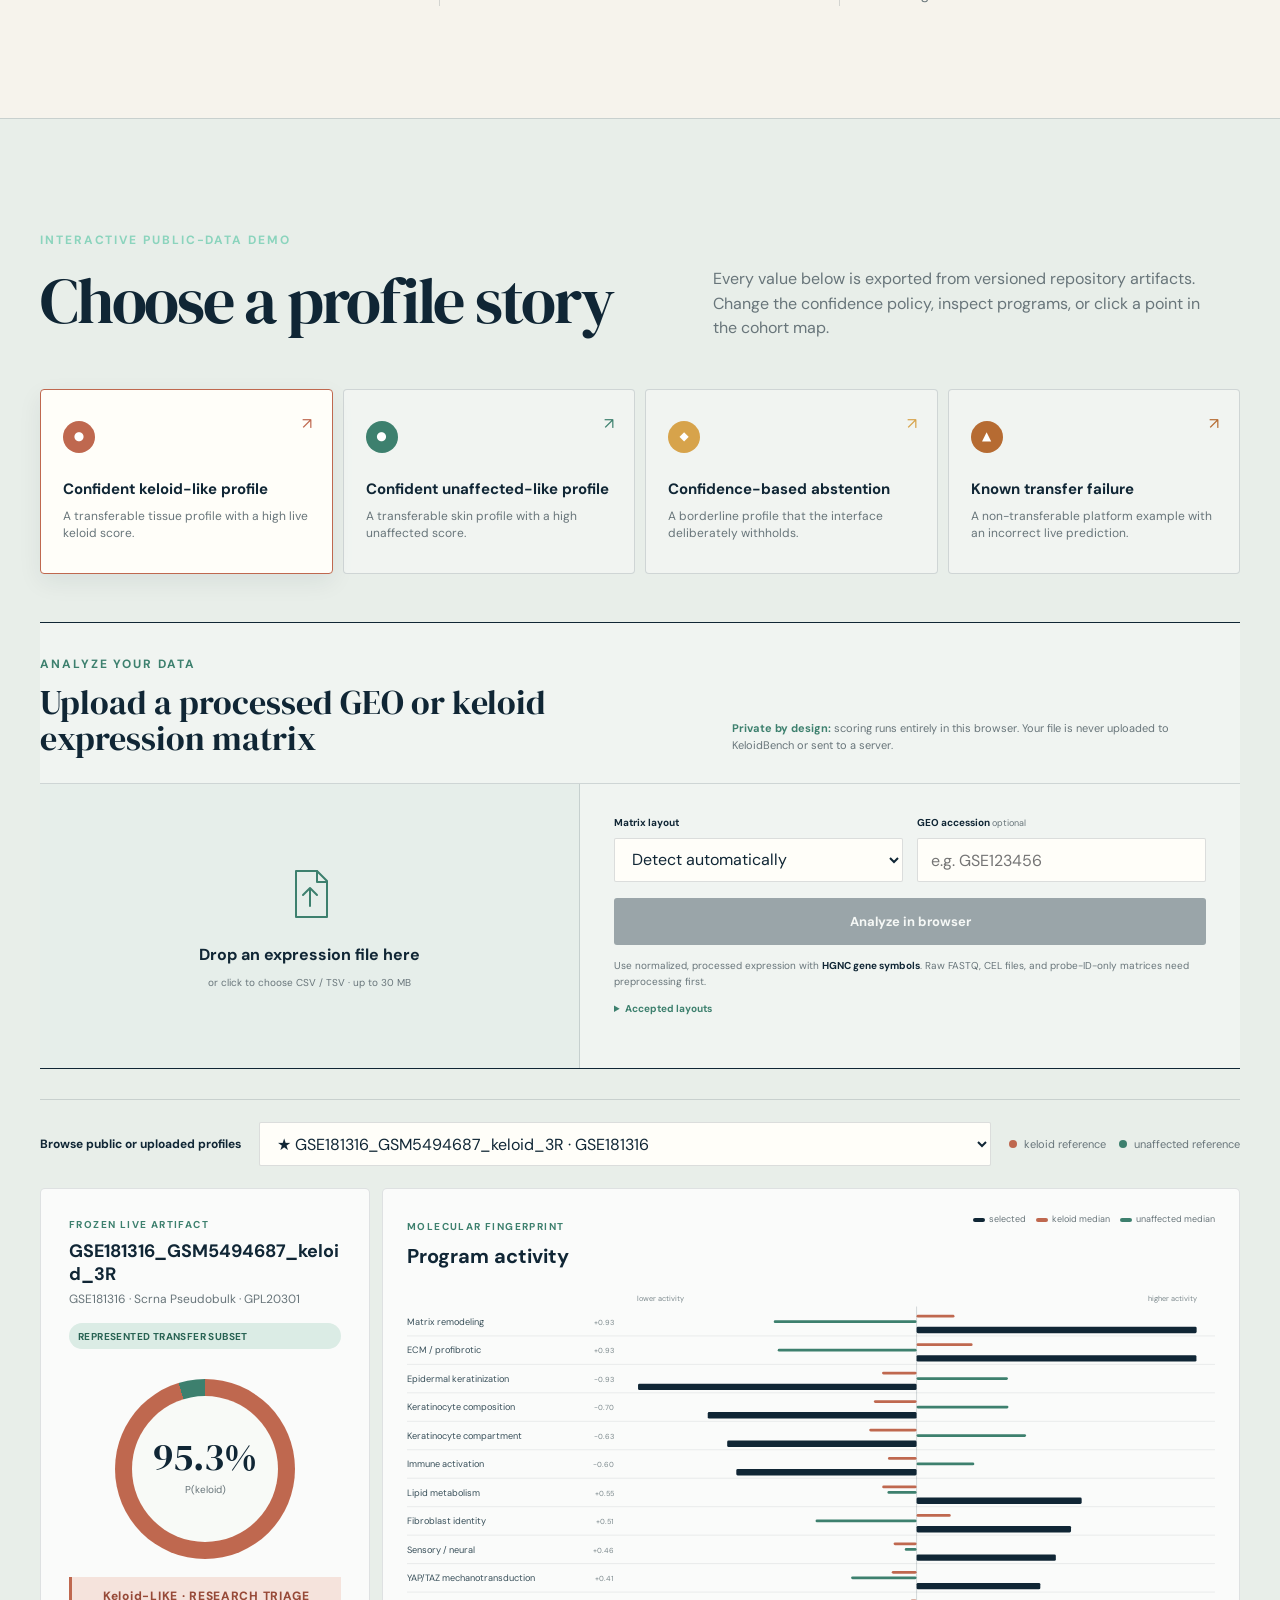
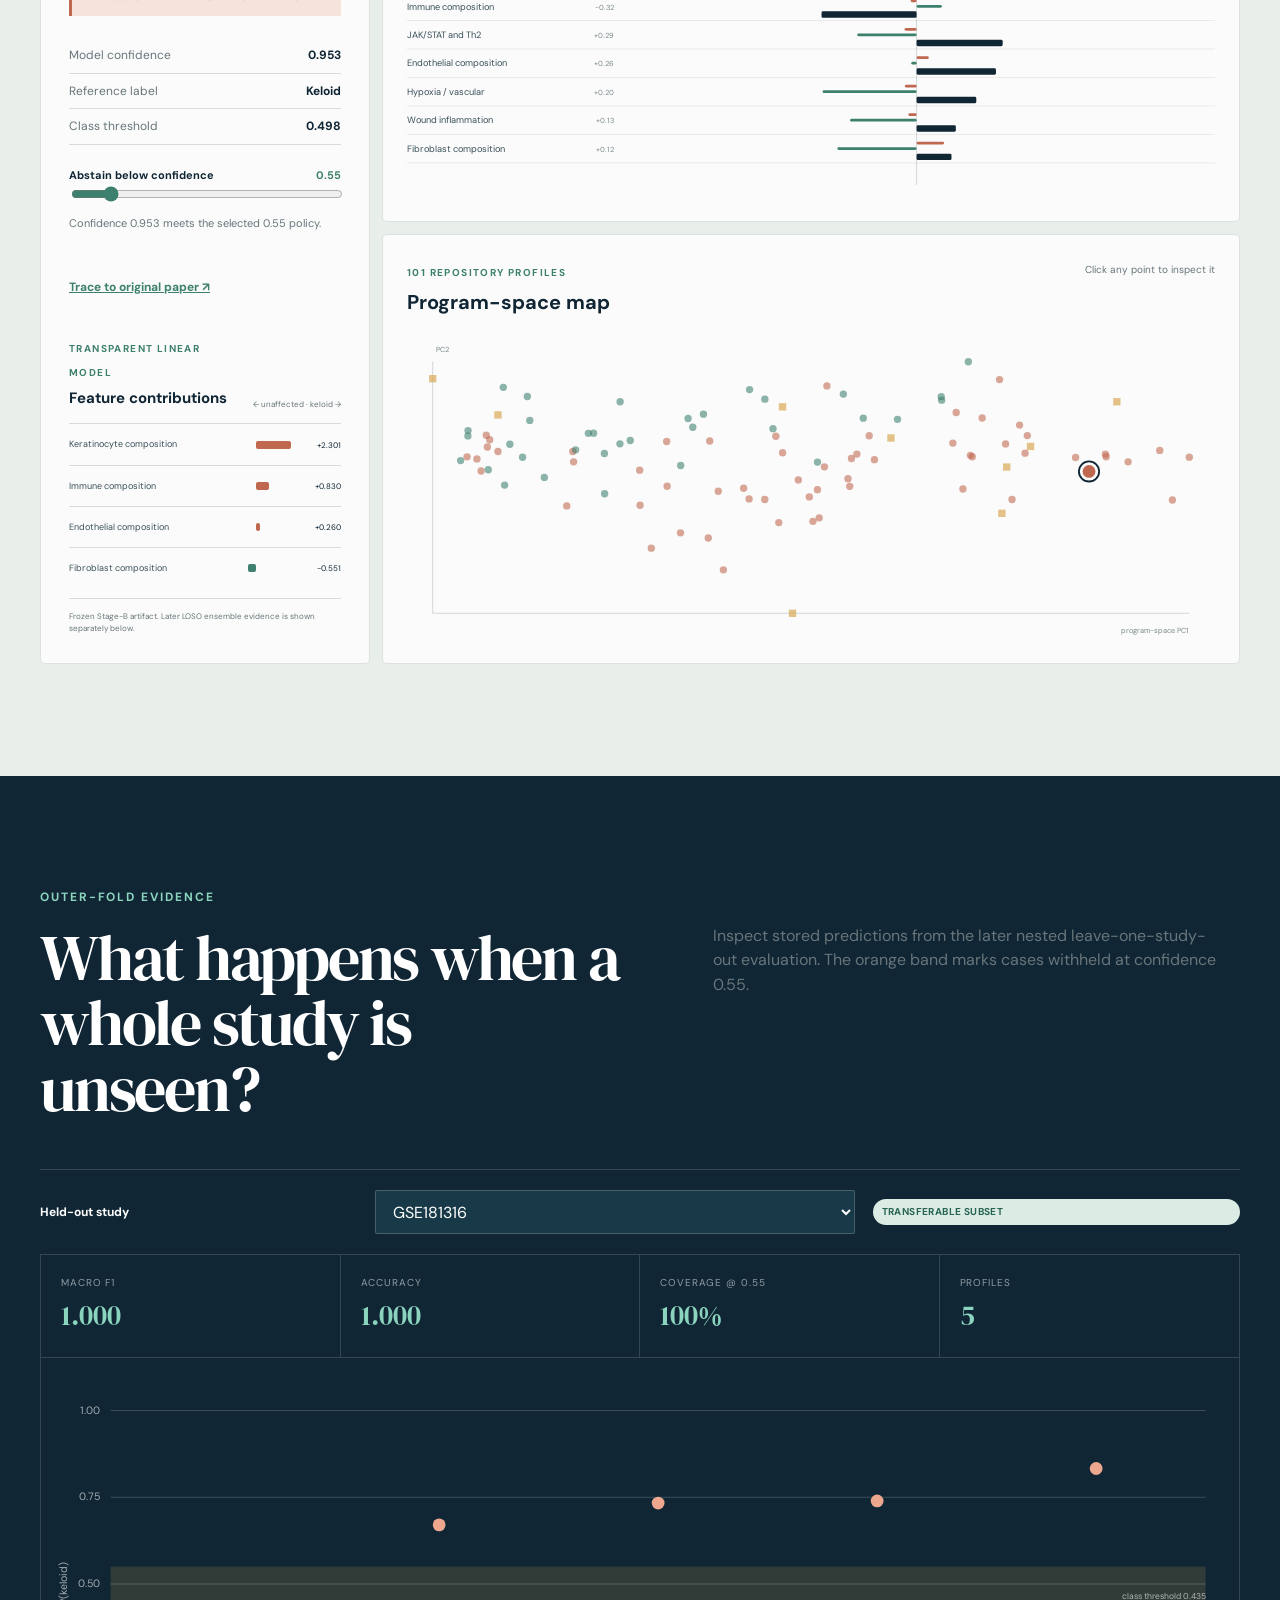
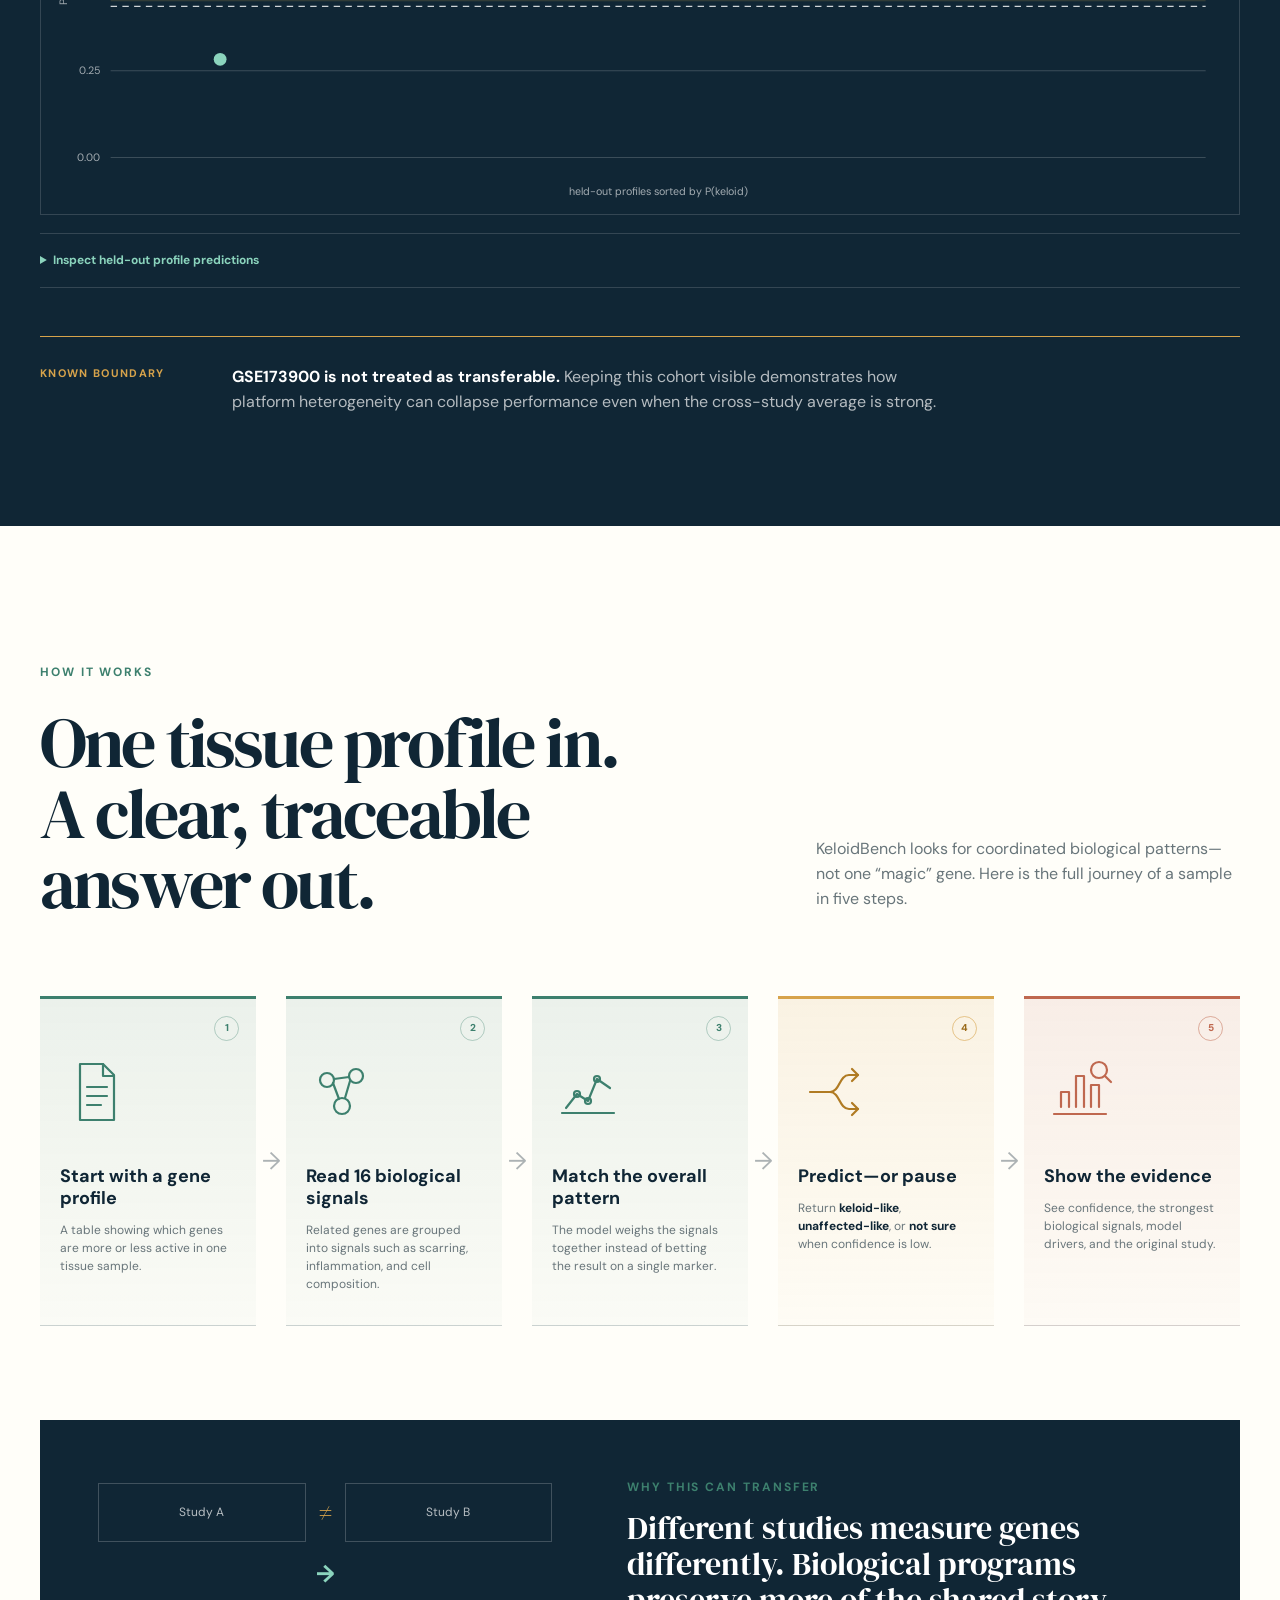
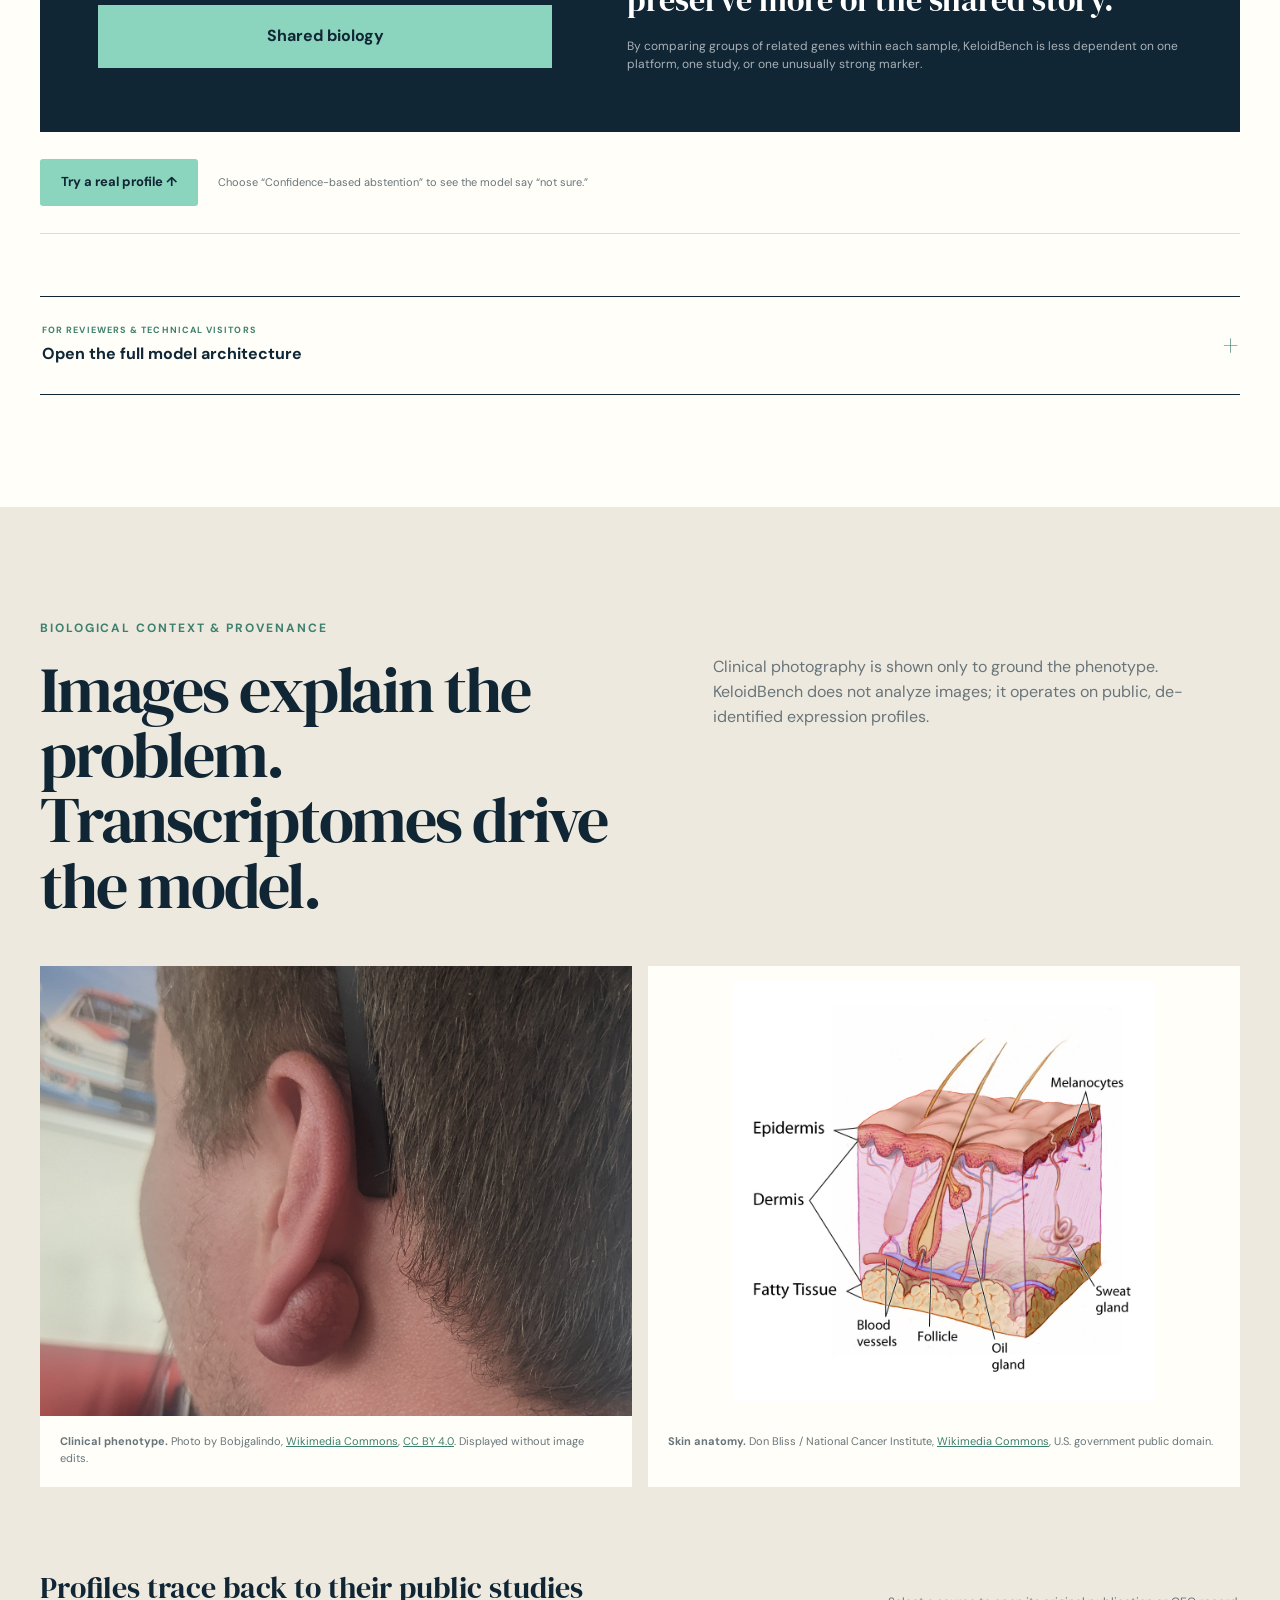
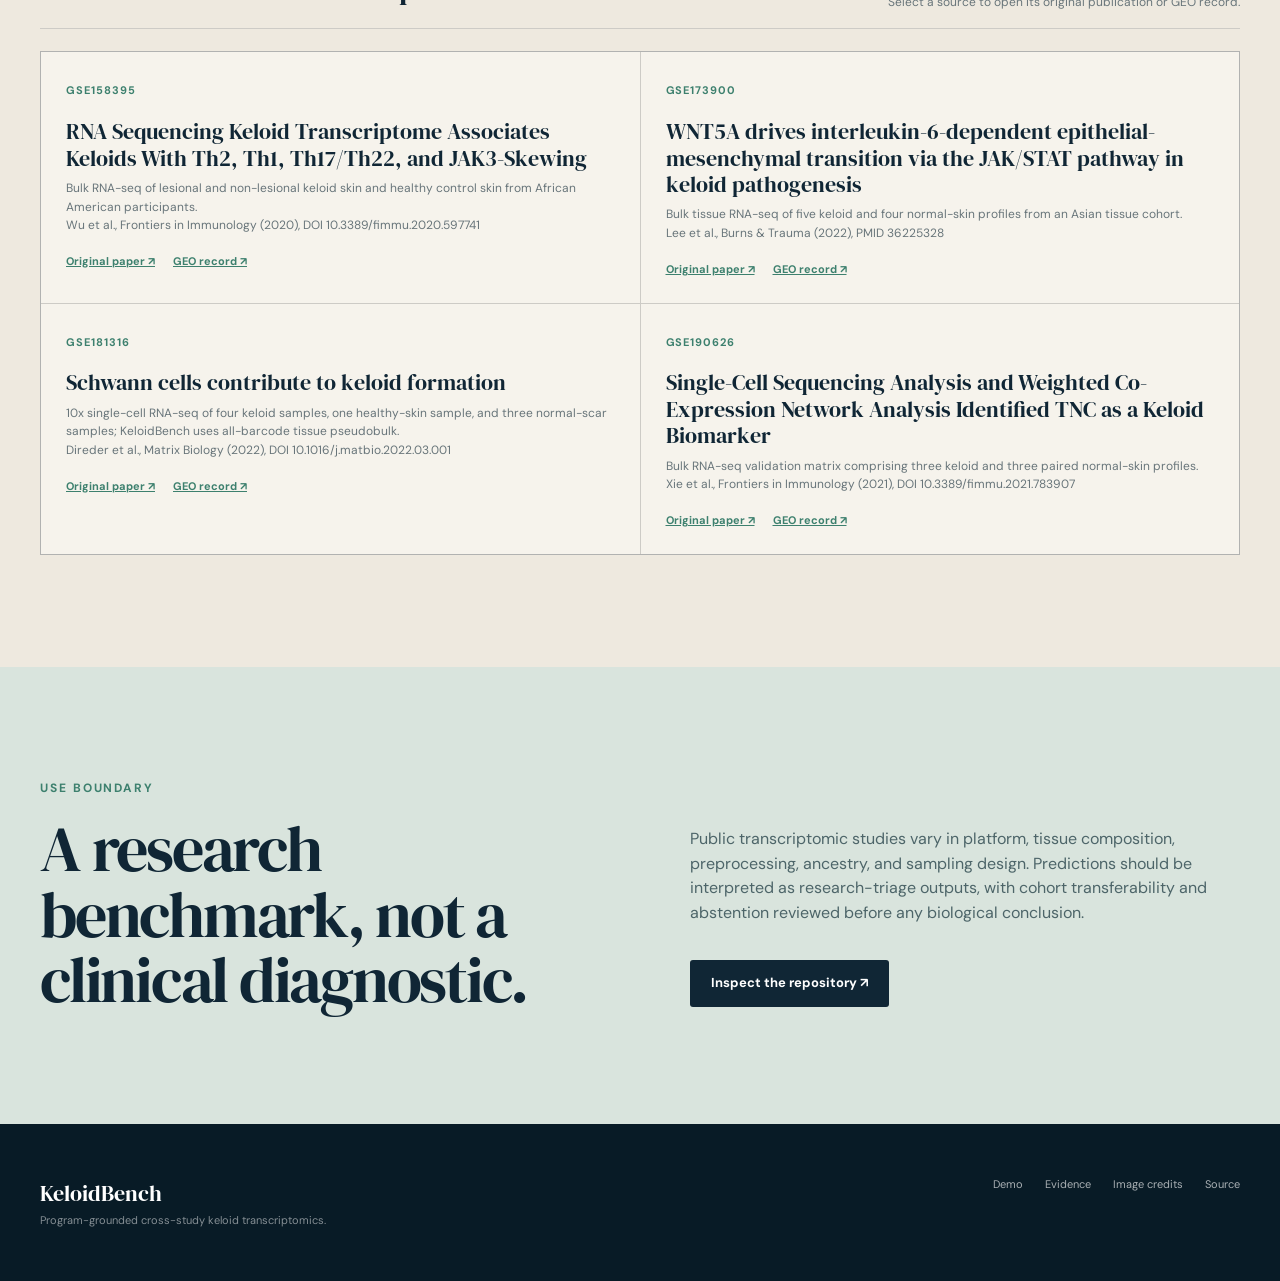
==== commit 3b0845d6: "merge feature contributions into artifact card" ====
--- a/index.html
+++ b/index.html
@@ -9,7 +9,7 @@
   <link rel="preconnect" href="https://fonts.googleapis.com">
   <link rel="preconnect" href="https://fonts.gstatic.com" crossorigin>
   <link href="https://fonts.googleapis.com/css2?family=DM+Sans:wght@400;500;600;700&amp;family=DM+Serif+Display&amp;display=swap" rel="stylesheet">
-  <link rel="stylesheet" href="assets/css/styles.css?v=20260802-upload">
+  <link rel="stylesheet" href="assets/css/styles.css?v=20260802-artifact">
   <link rel="icon" href="assets/images/favicon.svg" type="image/svg+xml">
 </head>
 <body>
@@ -138,6 +138,15 @@
             <input id="confidence-threshold" type="range" min="0.50" max="0.90" value="0.55" step="0.01">
             <p id="decision-explanation" class="policy-note"></p>
             <a id="paper-link" class="text-link hidden" href="#" target="_blank" rel="noreferrer">Trace to original paper ↗</a>
+
+            <div class="embedded-contributions">
+              <div class="embedded-contribution-heading">
+                <div><span class="panel-kicker">Transparent linear model</span><h4>Feature contributions</h4></div>
+                <p>← unaffected · keloid →</p>
+              </div>
+              <div id="contribution-chart"></div>
+              <p class="artifact-note">Frozen Stage-B artifact. Later LOSO ensemble evidence is shown separately below.</p>
+            </div>
           </aside>
 
           <div class="visual-panel program-panel">
@@ -156,14 +165,6 @@
             <div id="pca-chart" class="svg-chart" aria-live="polite"></div>
           </div>
 
-          <div class="visual-panel contribution-panel">
-            <div class="panel-heading">
-              <div><span class="panel-kicker">Transparent linear model</span><h3>Feature contributions</h3></div>
-              <p>← unaffected · keloid →</p>
-            </div>
-            <div id="contribution-chart"></div>
-            <p class="artifact-note">The live panel uses the frozen Stage-B artifact. Later LOSO ensemble evidence is displayed separately below.</p>
-          </div>
         </div>
       </div>
     </section>
--- a/assets/css/styles.css
+++ b/assets/css/styles.css
@@ -113,7 +113,7 @@
 
 .demo-shell { display: grid; grid-template-columns: 330px 1fr; gap: 12px; }
 .decision-panel, .visual-panel { border: 1px solid rgba(16,38,53,.12); border-radius: 5px; background: rgba(255,255,255,.77); }
-.decision-panel { grid-row: span 2; padding: 28px; }
+.decision-panel { display: flex; flex-direction: column; grid-row: span 2; padding: 28px; }
 .decision-panel h3 { margin: 7px 0 4px; overflow-wrap: anywhere; font-size: 18px; line-height: 1.28; }
 .decision-panel > .muted { margin: 0 0 15px; font-size: 12px; }
 .status-badge { display: inline-flex; align-items: center; min-height: 26px; padding: 0 9px; border-radius: 999px; color: #286353; background: #dbece5; font-size: 10px; font-weight: 700; letter-spacing: .04em; text-transform: uppercase; }
@@ -138,7 +138,7 @@
 .panel-heading { display: flex; justify-content: space-between; gap: 20px; align-items: start; padding-bottom: 18px; }
 .panel-heading h3 { margin: 3px 0 0; font-size: 20px; }
 .panel-heading p { margin: 3px 0 0; color: var(--muted); font-size: 10px; }
-.program-panel { min-height: 610px; }.pca-panel, .contribution-panel { min-height: 370px; }
+.program-panel { min-height: 610px; }.pca-panel { min-height: 370px; }
 .legend { display: flex; flex-wrap: wrap; gap: 10px; color: var(--muted); font-size: 9px; }
 .legend span { display: inline-flex; align-items: center; gap: 4px; }
 .legend i { width: 12px; height: 4px; border-radius: 2px; }
@@ -156,6 +156,12 @@
 .contribution-bar.positive { left: 50%; background: var(--coral); }.contribution-bar.negative { right: 50%; background: var(--teal); }
 .contribution-value { font-variant-numeric: tabular-nums; font-size: 10px; text-align: right; }
 .artifact-note { margin: 16px 0 0; padding-top: 12px; border-top: 1px solid var(--line); color: var(--muted); font-size: 10px; }
+.embedded-contributions { margin-top: auto; padding-top: 28px; }
+.embedded-contribution-heading { display: flex; justify-content: space-between; gap: 10px; align-items: end; padding-bottom: 13px; border-bottom: 1px solid var(--line); }
+.embedded-contribution-heading h4 { margin: 3px 0 0; font-size: 15px; }.embedded-contribution-heading p { margin: 0; color: var(--muted); font-size: 8px; white-space: nowrap; }
+.embedded-contributions .contribution-row { grid-template-columns: minmax(0,1fr) 72px 43px; gap: 6px; min-height: 41px; }
+.embedded-contributions .contribution-name { font-size: 9px; line-height: 1.25; }.embedded-contributions .contribution-value { font-size: 8px; }
+.embedded-contributions .artifact-note { margin-top: 10px; font-size: 8px; line-height: 1.45; }
 
 .evidence-section { color: white; background: var(--ink); }
 .light-heading .eyebrow { color: var(--teal-light); }.light-heading > p { color: rgba(255,255,255,.63); }
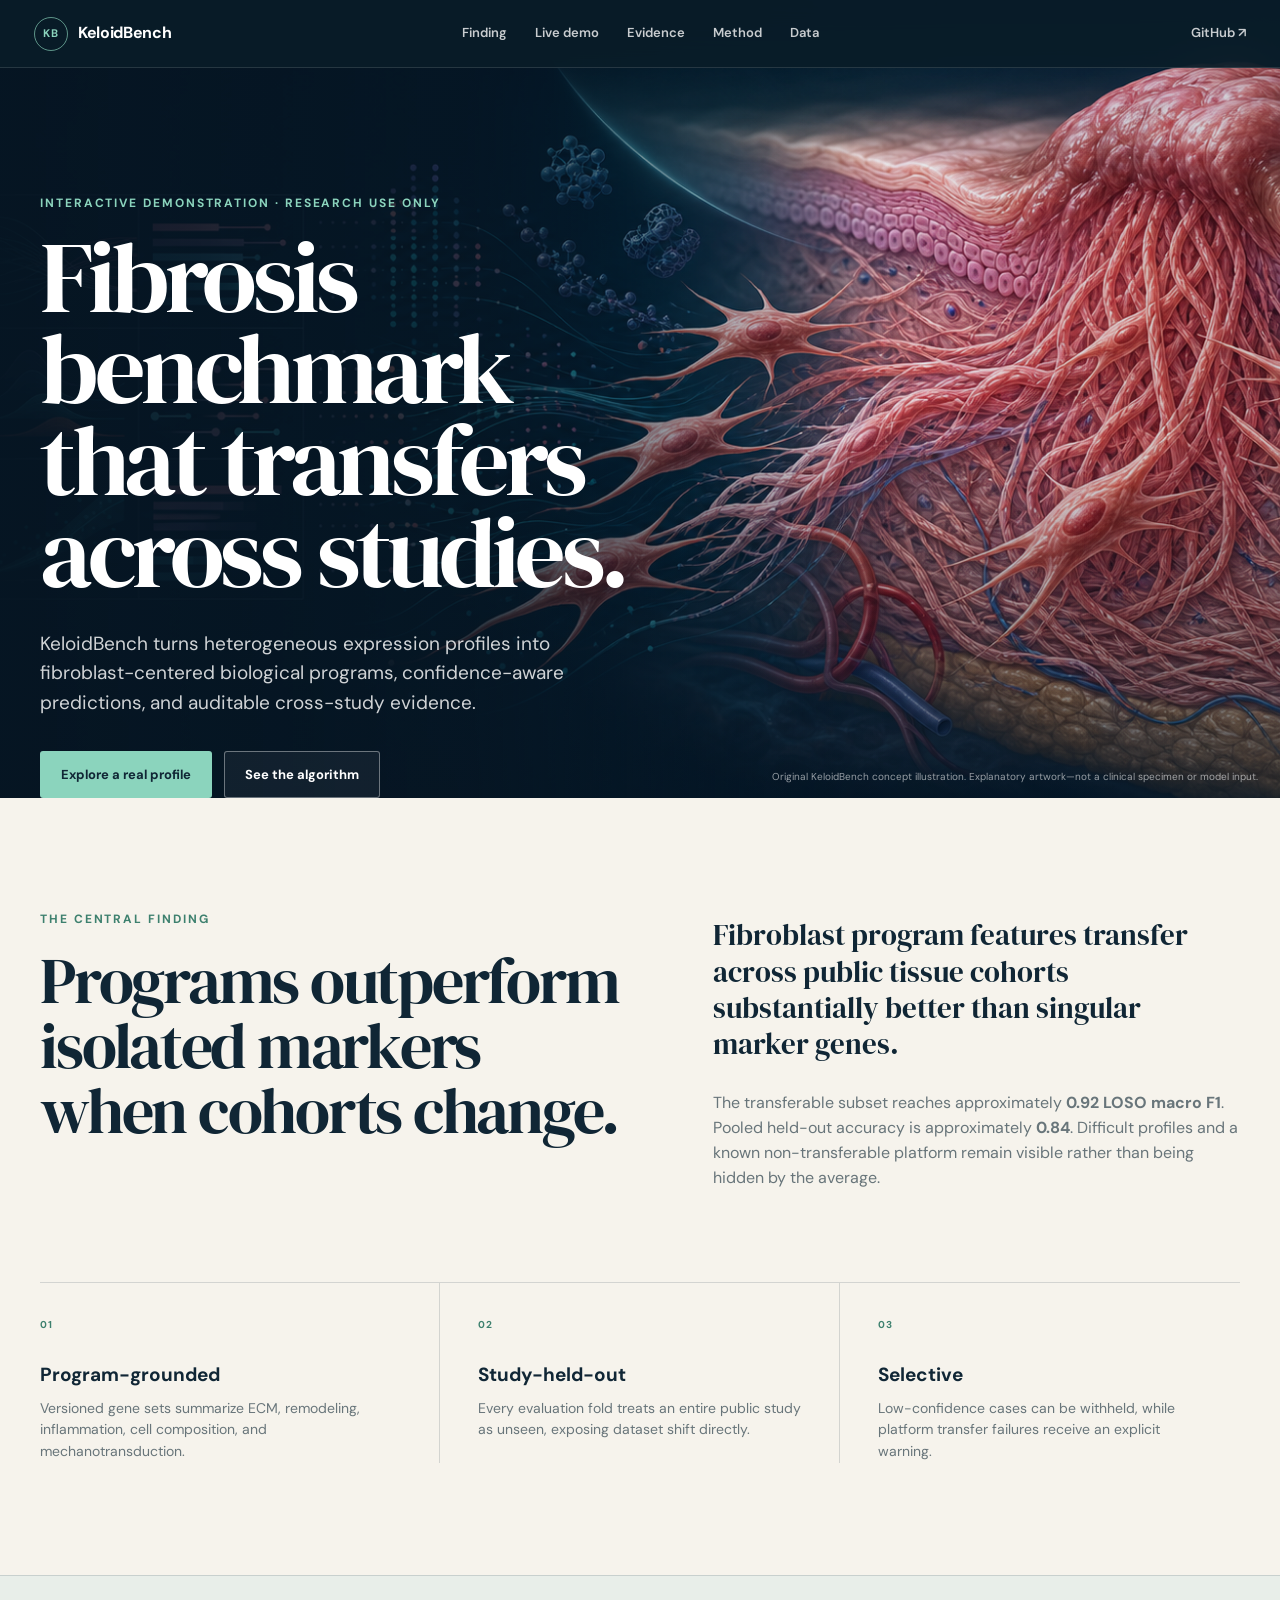
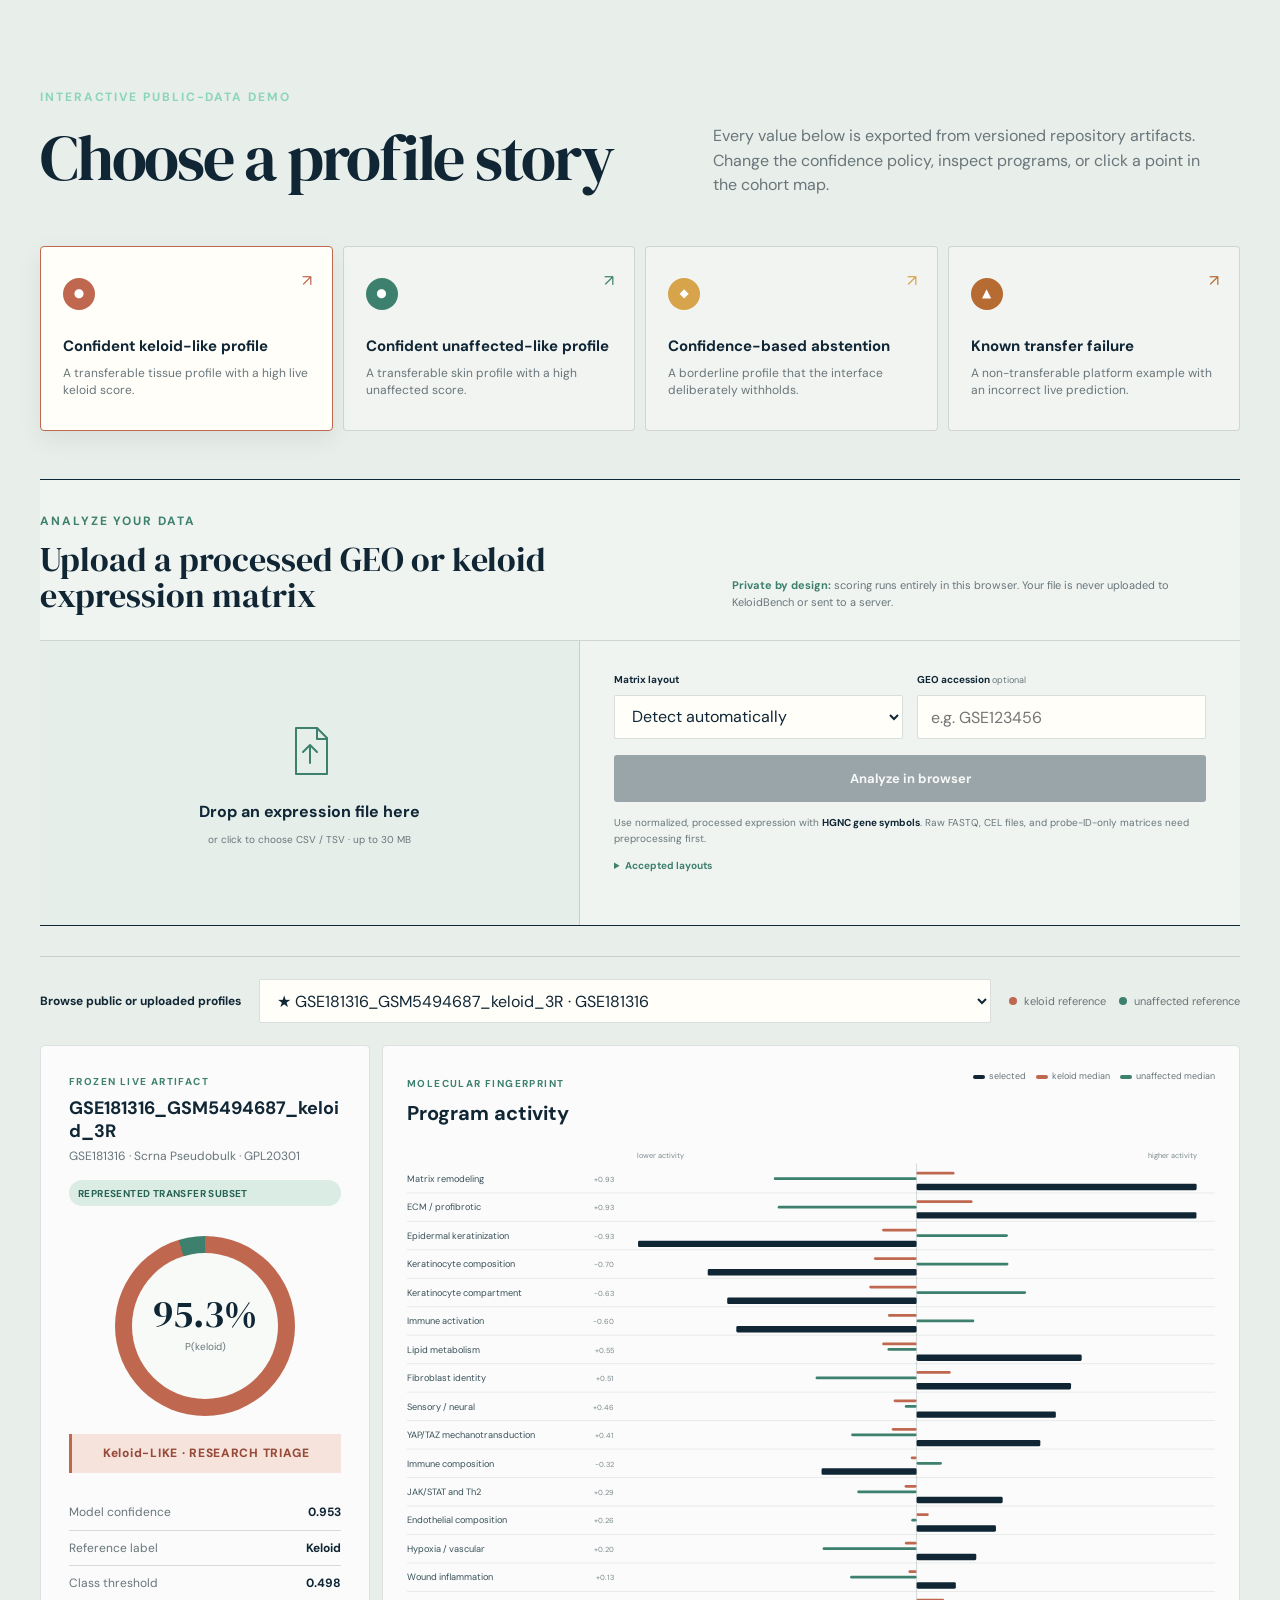
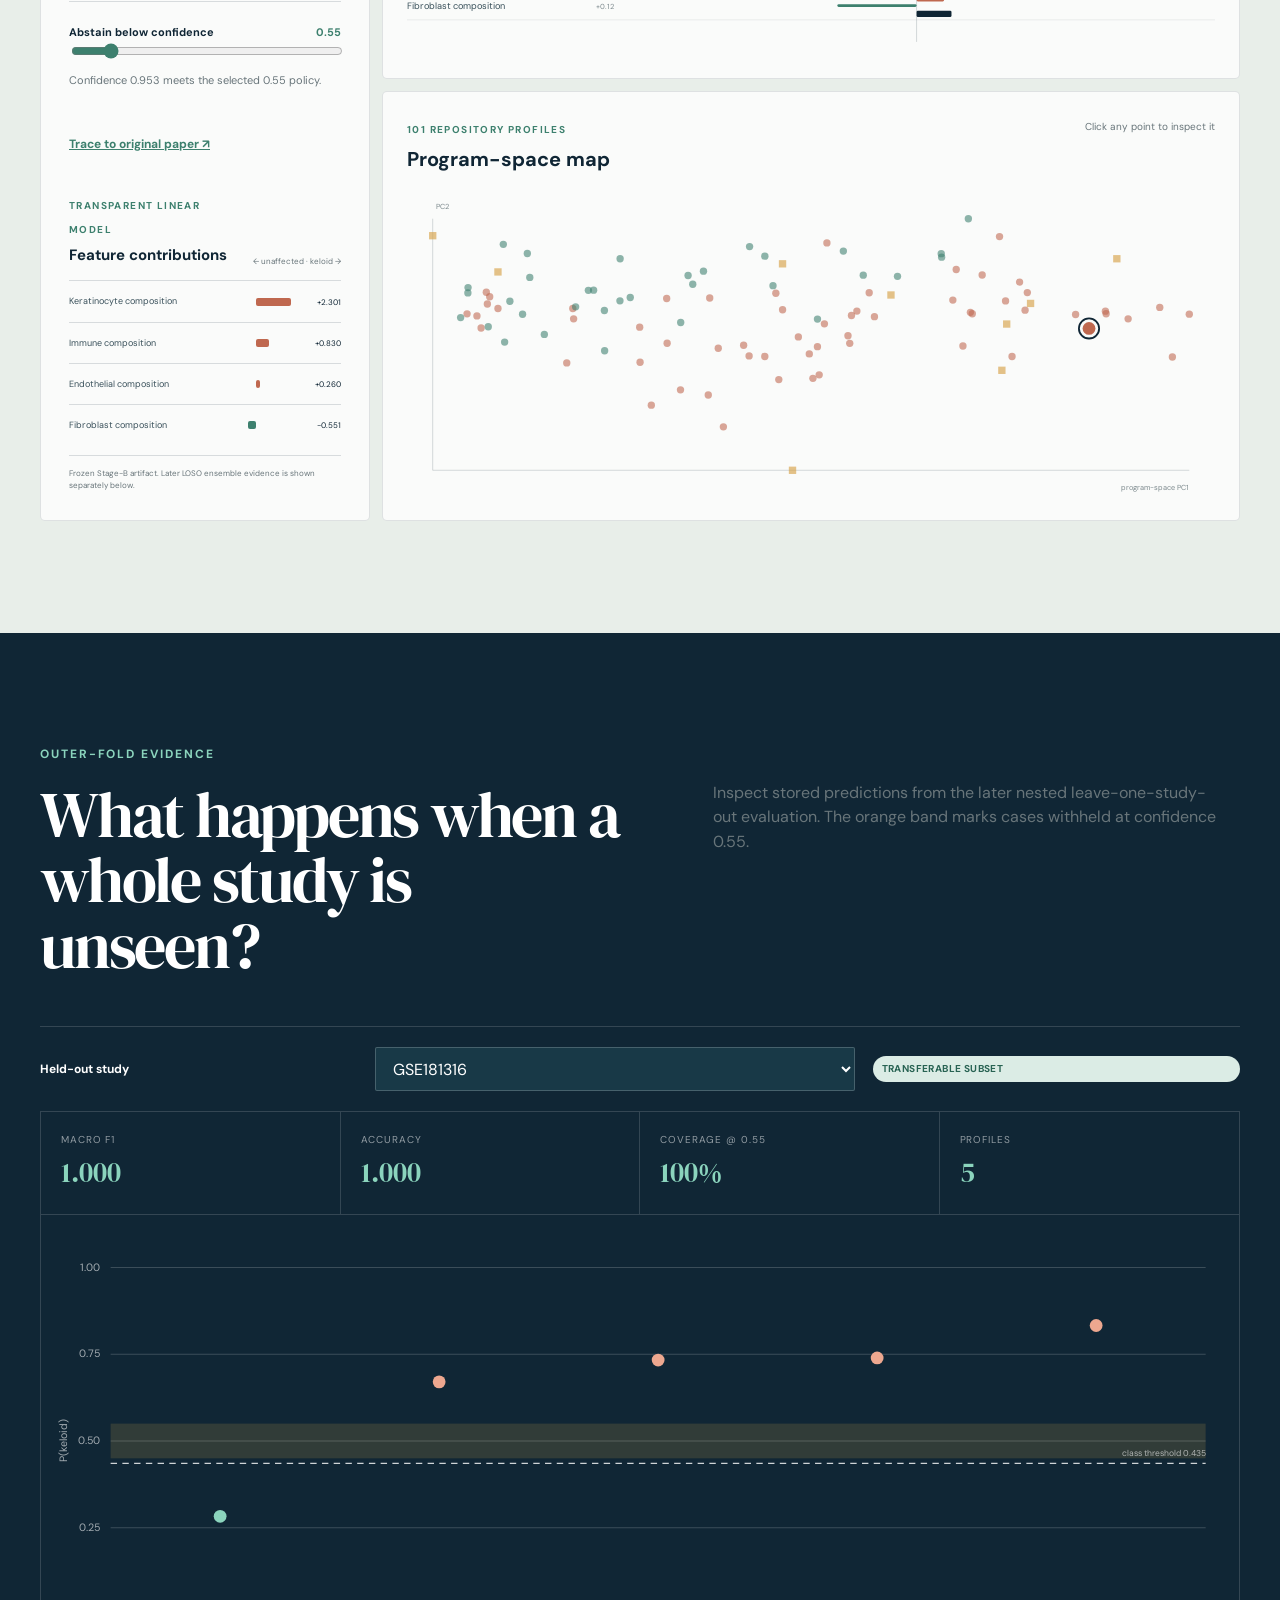
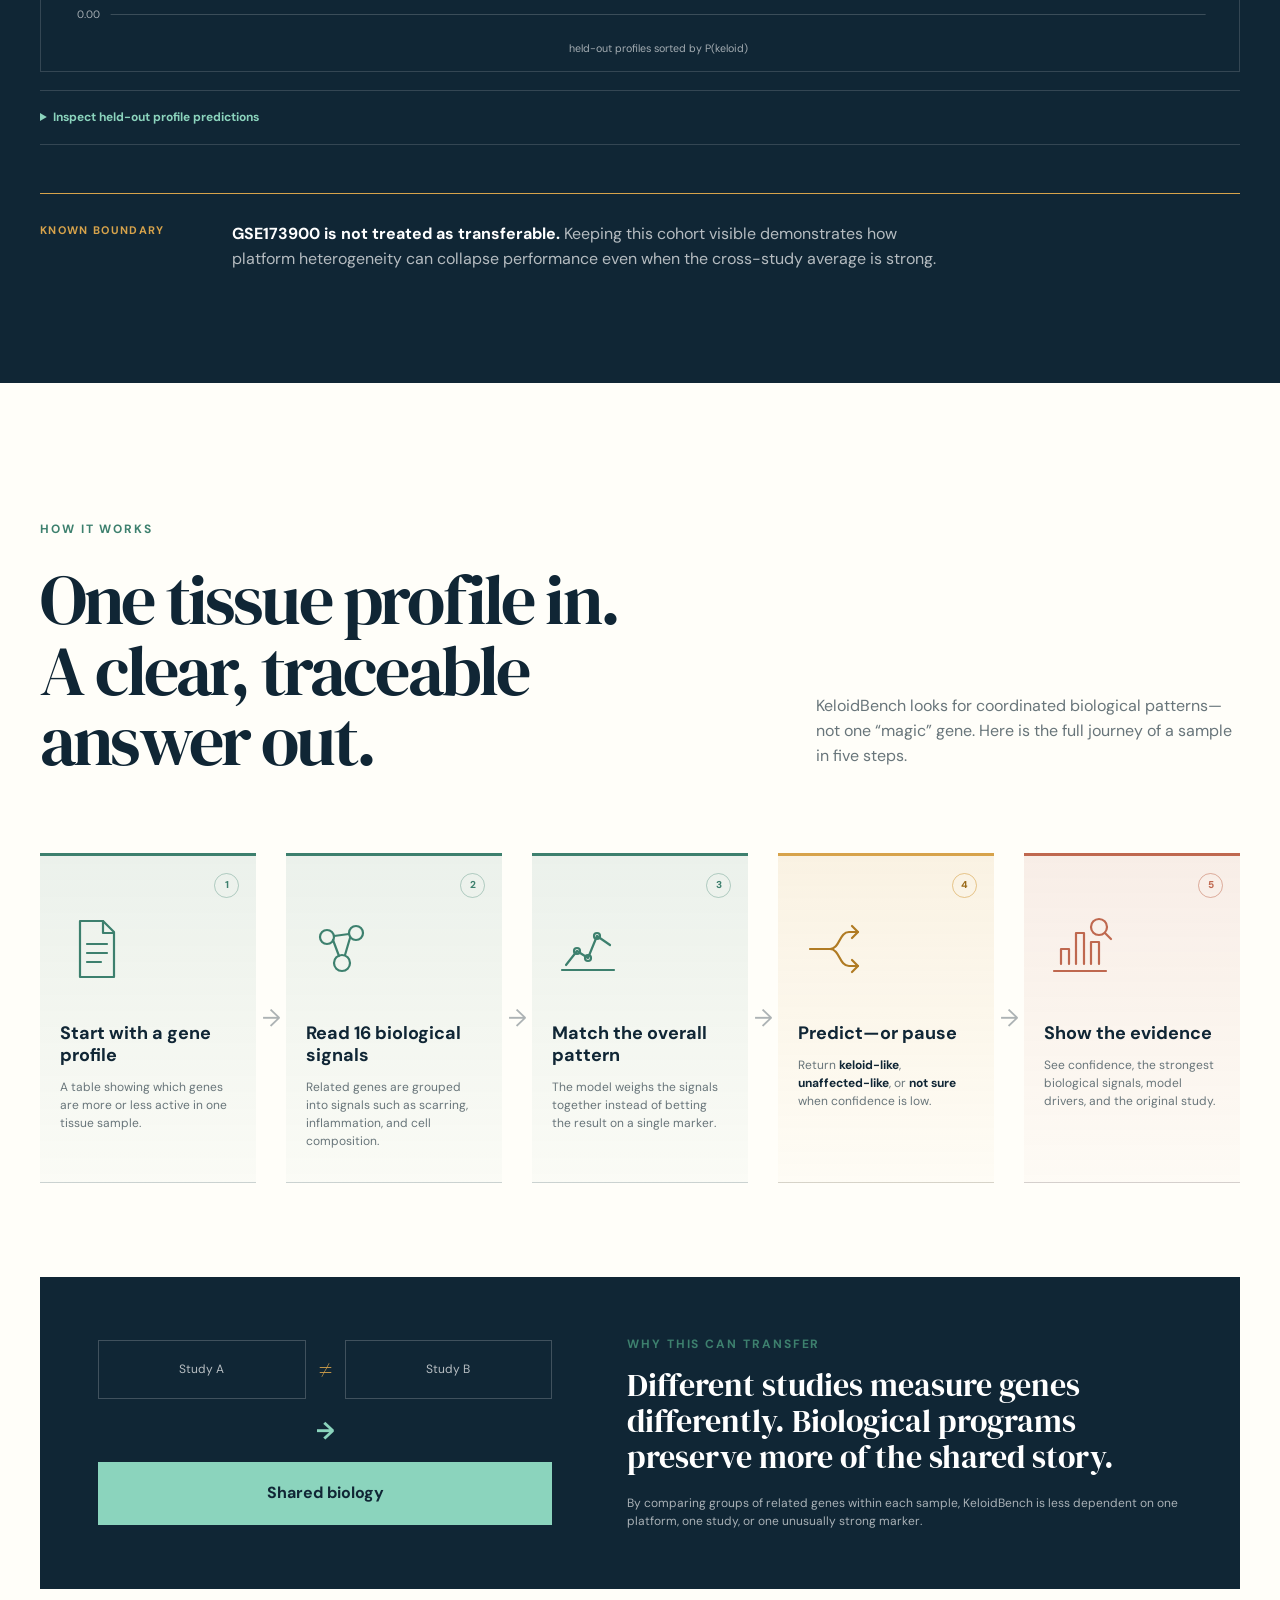
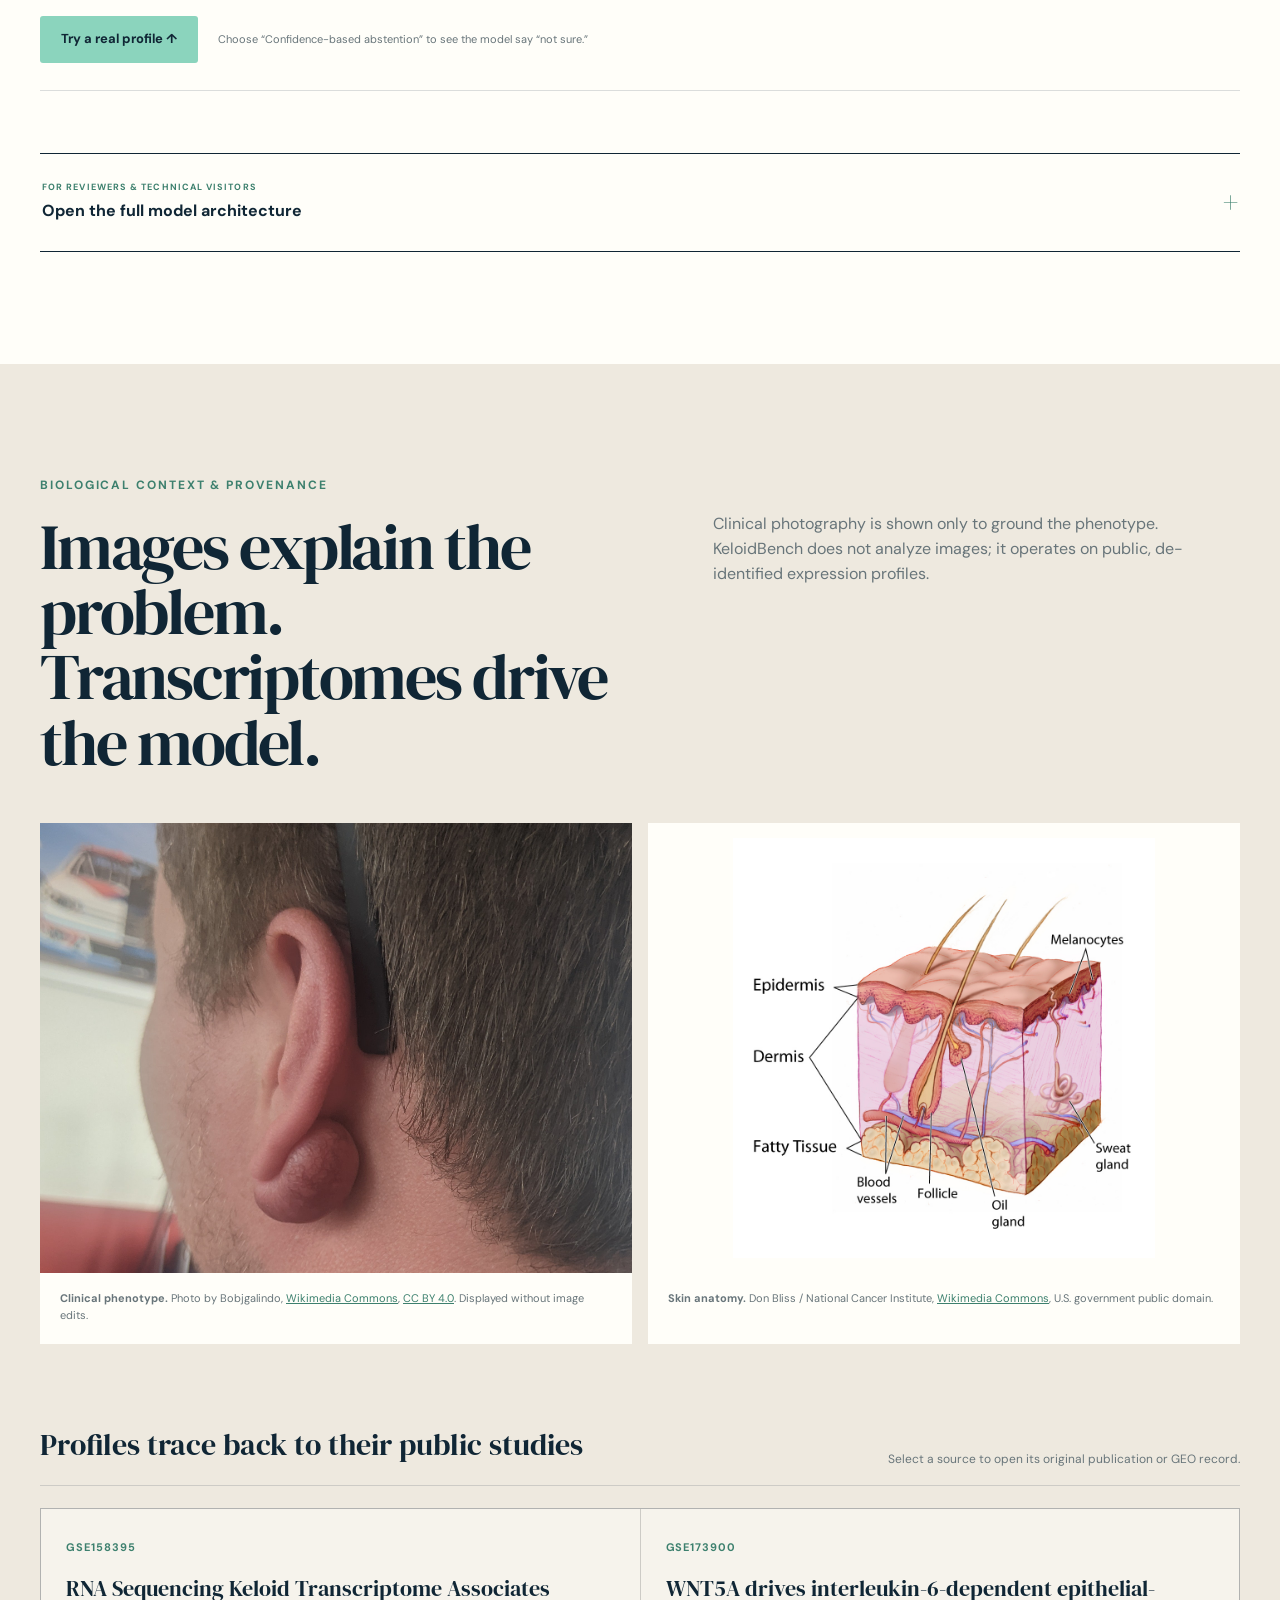
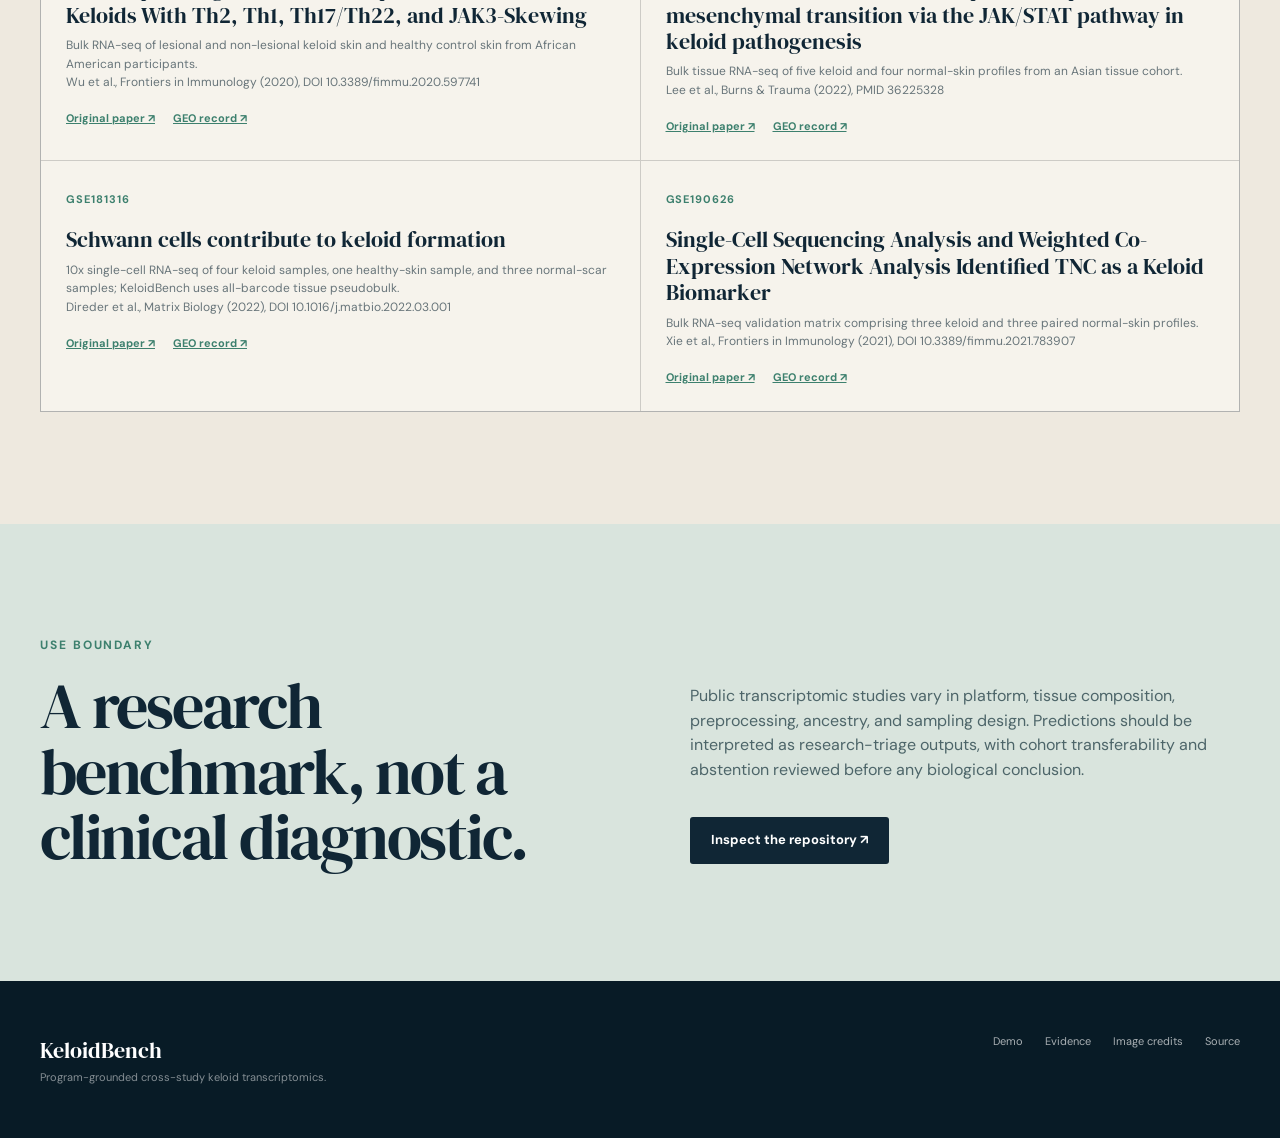
==== commit 1389eeed: "remove headline metric strip" ====
--- a/index.html
+++ b/index.html
@@ -9,7 +9,7 @@
   <link rel="preconnect" href="https://fonts.googleapis.com">
   <link rel="preconnect" href="https://fonts.gstatic.com" crossorigin>
   <link href="https://fonts.googleapis.com/css2?family=DM+Sans:wght@400;500;600;700&amp;family=DM+Serif+Display&amp;display=swap" rel="stylesheet">
-  <link rel="stylesheet" href="assets/css/styles.css?v=20260802-artifact">
+  <link rel="stylesheet" href="assets/css/styles.css?v=20260802-clean">
   <link rel="icon" href="assets/images/favicon.svg" type="image/svg+xml">
 </head>
 <body>
@@ -44,14 +44,6 @@
       <p class="hero-credit">Original KeloidBench concept illustration. Explanatory artwork—not a clinical specimen or model input.</p>
     </section>
 
-    <section class="metric-strip" aria-label="Headline results">
-      <div><strong id="metric-studies">7</strong><span>transferable studies</span></div>
-      <div><strong id="metric-f1">0.918</strong><span>study-held-out macro F1</span></div>
-      <div><strong id="metric-accuracy">77/92</strong><span>pooled held-out accuracy</span></div>
-      <div><strong id="metric-selective">0.929</strong><span>selective macro F1</span></div>
-      <div><strong id="metric-coverage">80.4%</strong><span>coverage at confidence 0.55</span></div>
-    </section>
-
     <section class="section finding-section" id="finding">
       <div class="wrap split-heading">
         <div>
@@ -310,6 +302,6 @@
   </footer>
 
   <div id="tooltip" class="tooltip" role="tooltip"></div>
-  <script src="assets/js/app.js?v=20260802-upload" defer></script>
+  <script src="assets/js/app.js?v=20260802-clean" defer></script>
 </body>
 </html>
--- a/assets/css/styles.css
+++ b/assets/css/styles.css
@@ -49,12 +49,6 @@
 .button.ghost { color: white; border-color: rgba(255,255,255,.38); background: rgba(255,255,255,.05); }
 .button:hover { transform: translateY(-1px); }
 .hero-credit { position: absolute; z-index: 2; right: 22px; bottom: 14px; margin: 0; color: rgba(255,255,255,.58); font-size: 10px; }
-
-.metric-strip { display: grid; grid-template-columns: repeat(5, 1fr); color: white; background: var(--ink); border-top: 1px solid rgba(255,255,255,.1); }
-.metric-strip div { min-height: 142px; padding: 26px 30px; border-right: 1px solid rgba(255,255,255,.12); }
-.metric-strip div:last-child { border-right: 0; }
-.metric-strip strong { display: block; color: var(--teal-light); font-family: var(--serif); font-size: 39px; font-weight: 400; line-height: 1.1; }
-.metric-strip span { display: block; max-width: 155px; margin-top: 7px; color: rgba(255,255,255,.66); font-size: 12px; line-height: 1.35; }
 
 .section { padding: 112px 0; }
 .split-heading, .section-heading { display: grid; grid-template-columns: 1.05fr .95fr; gap: 90px; align-items: start; }
@@ -258,7 +252,6 @@
 @media (max-width: 980px) {
   .site-header { grid-template-columns: 1fr auto; padding: 0 20px; }.site-header nav { display: none; }
   .hero { min-height: 680px; }.hero-copy { padding-top: 175px; }.hero h1 { font-size: clamp(55px, 12vw, 84px); }
-  .metric-strip { grid-template-columns: repeat(2, 1fr); }.metric-strip div { min-height: 120px; }.metric-strip div:last-child { grid-column: span 2; }
   .split-heading, .section-heading, .limitations-grid { grid-template-columns: 1fr; gap: 22px; }.section-heading > p, .section-heading > div + p { margin-top: 0; }
   .story-grid { grid-template-columns: repeat(2, 1fr); }.demo-shell { grid-template-columns: 1fr; }.decision-panel { grid-row: auto; }.program-panel { min-height: 560px; }
   .profile-toolbar { grid-template-columns: 1fr; }.toolbar-note { white-space: normal; }
@@ -272,7 +265,6 @@
   .wrap { width: min(100% - 28px, 1200px); }.section { padding: 78px 0; }
   .site-header { height: 60px; }.header-link { font-size: 11px; }
   .hero { min-height: 650px; }.hero-copy { padding-top: 150px; }.hero h1 { font-size: 53px; }.hero-lede { font-size: 16px; }.hero-actions { flex-direction: column; align-items: stretch; max-width: 260px; }.hero-credit { display: none; }
-  .metric-strip { grid-template-columns: 1fr 1fr; }.metric-strip div { padding: 19px; }.metric-strip strong { font-size: 30px; }.metric-strip div:last-child { grid-column: span 2; }
   .principle-row { grid-template-columns: 1fr; }.principle-row > div, .principle-row > div + div { padding: 24px 0; border-right: 0; border-bottom: 1px solid var(--line); }
   .story-grid { grid-template-columns: 1fr; }.story-card { min-height: 145px; }.story-icon { margin-bottom: 15px; }
   .upload-lab { margin-top: 36px; }.upload-heading h3 { font-size: 28px; }.file-drop { min-height: 225px; padding: 25px; }.upload-settings { padding: 25px 18px; }.upload-fields { grid-template-columns: 1fr; }.upload-results-heading { display: block; }.upload-results-heading p { margin-top: 8px; }
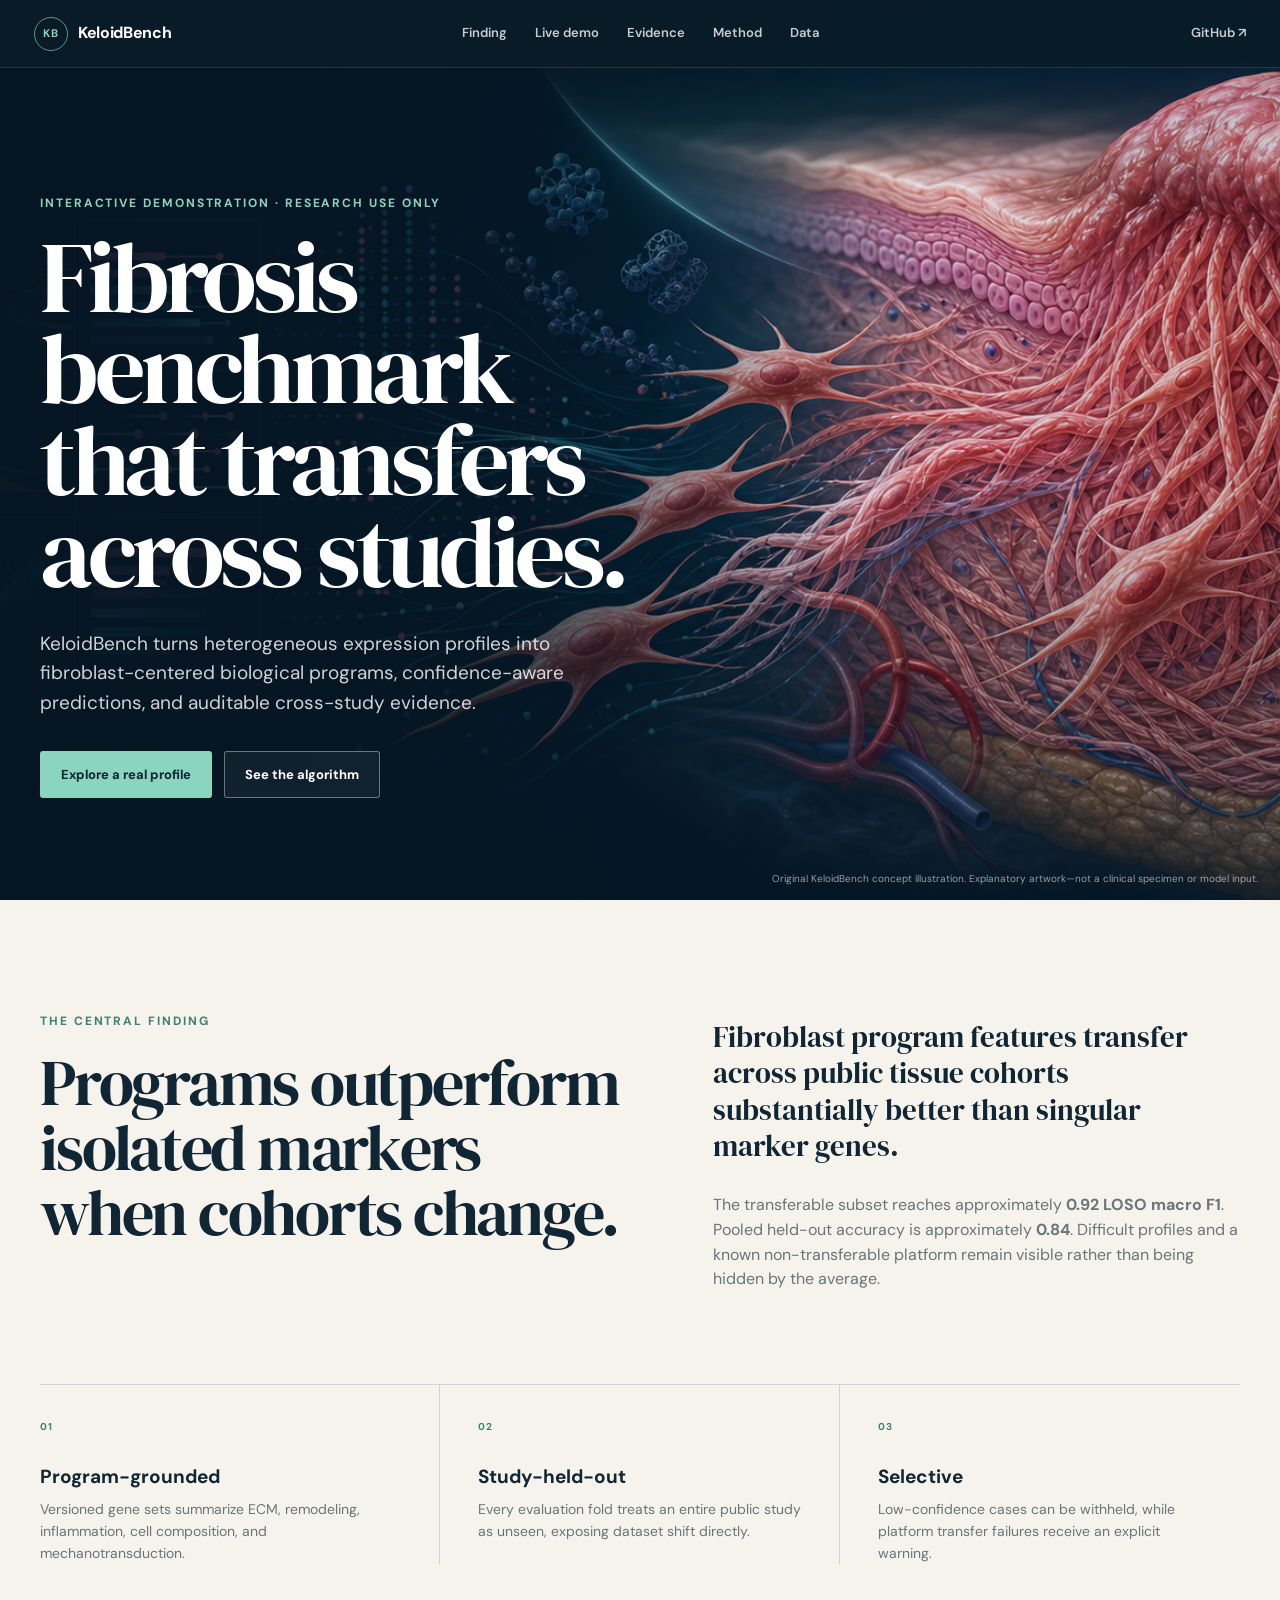
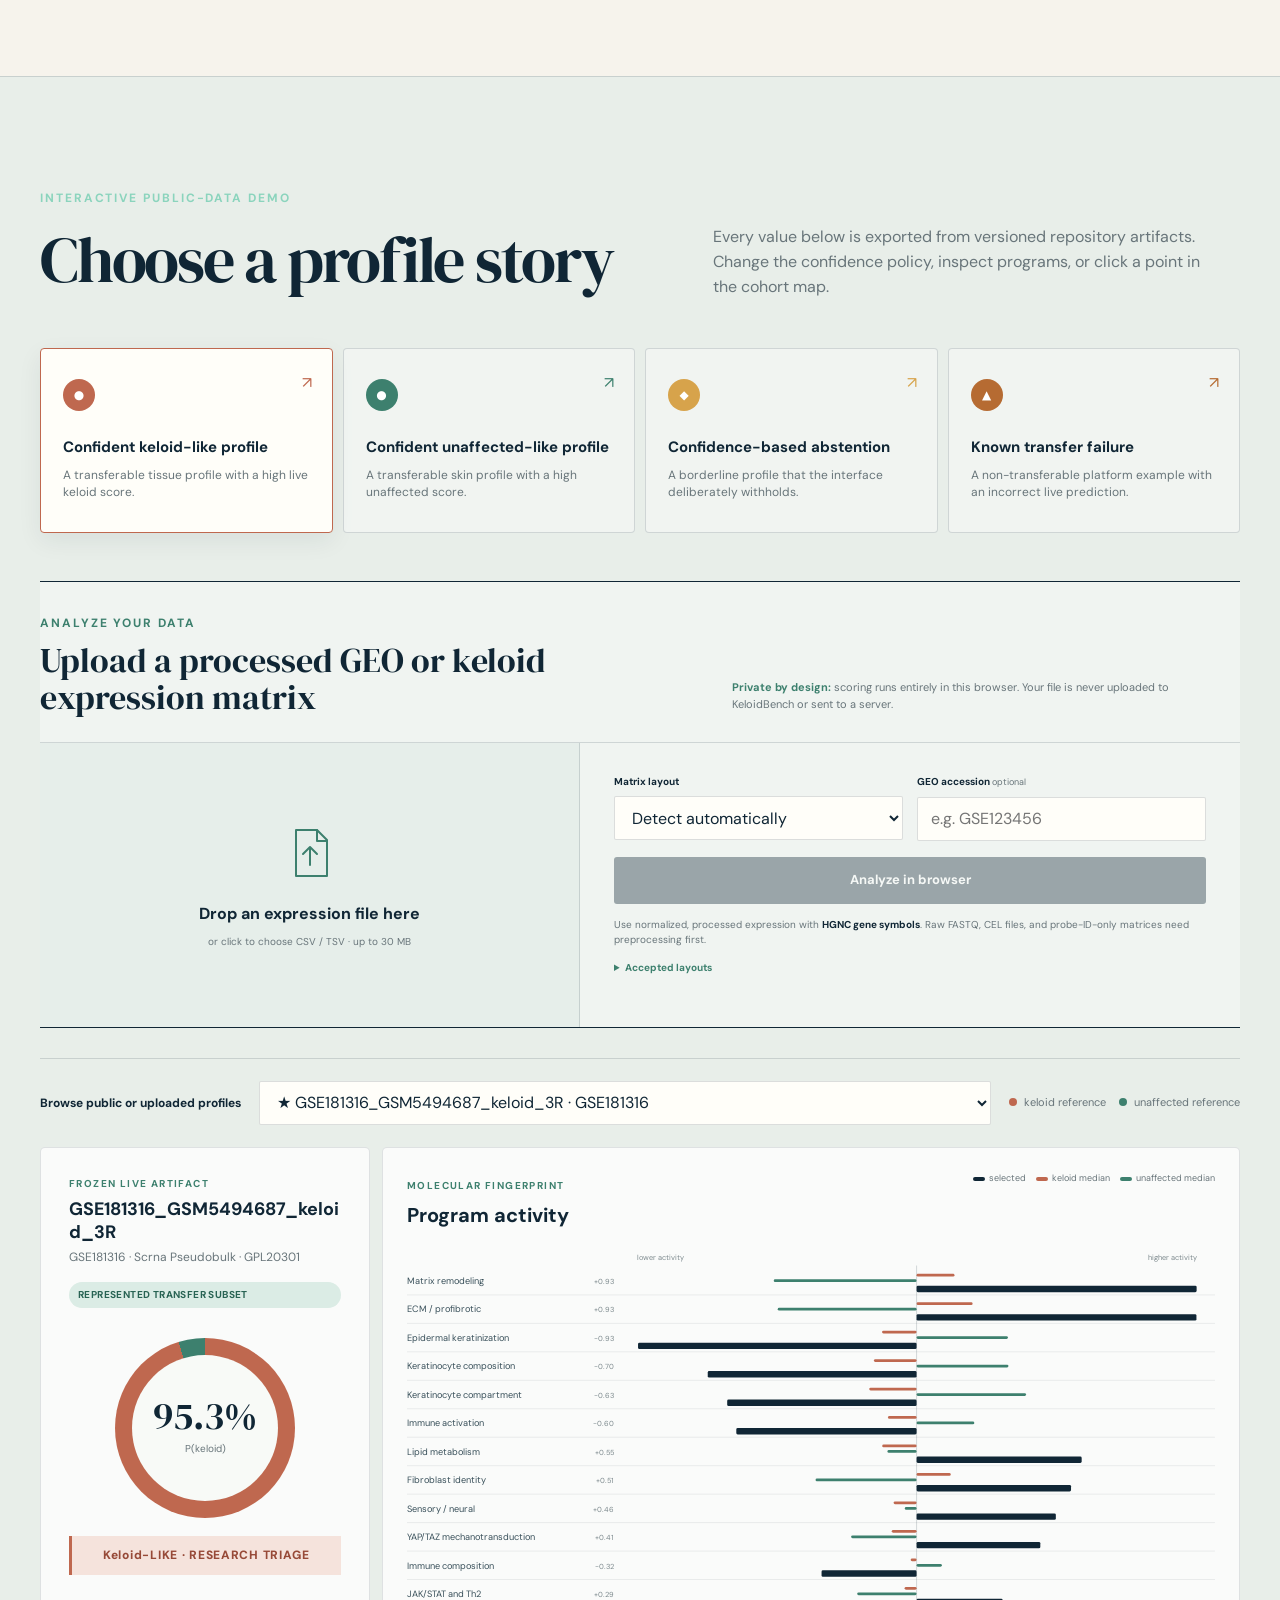
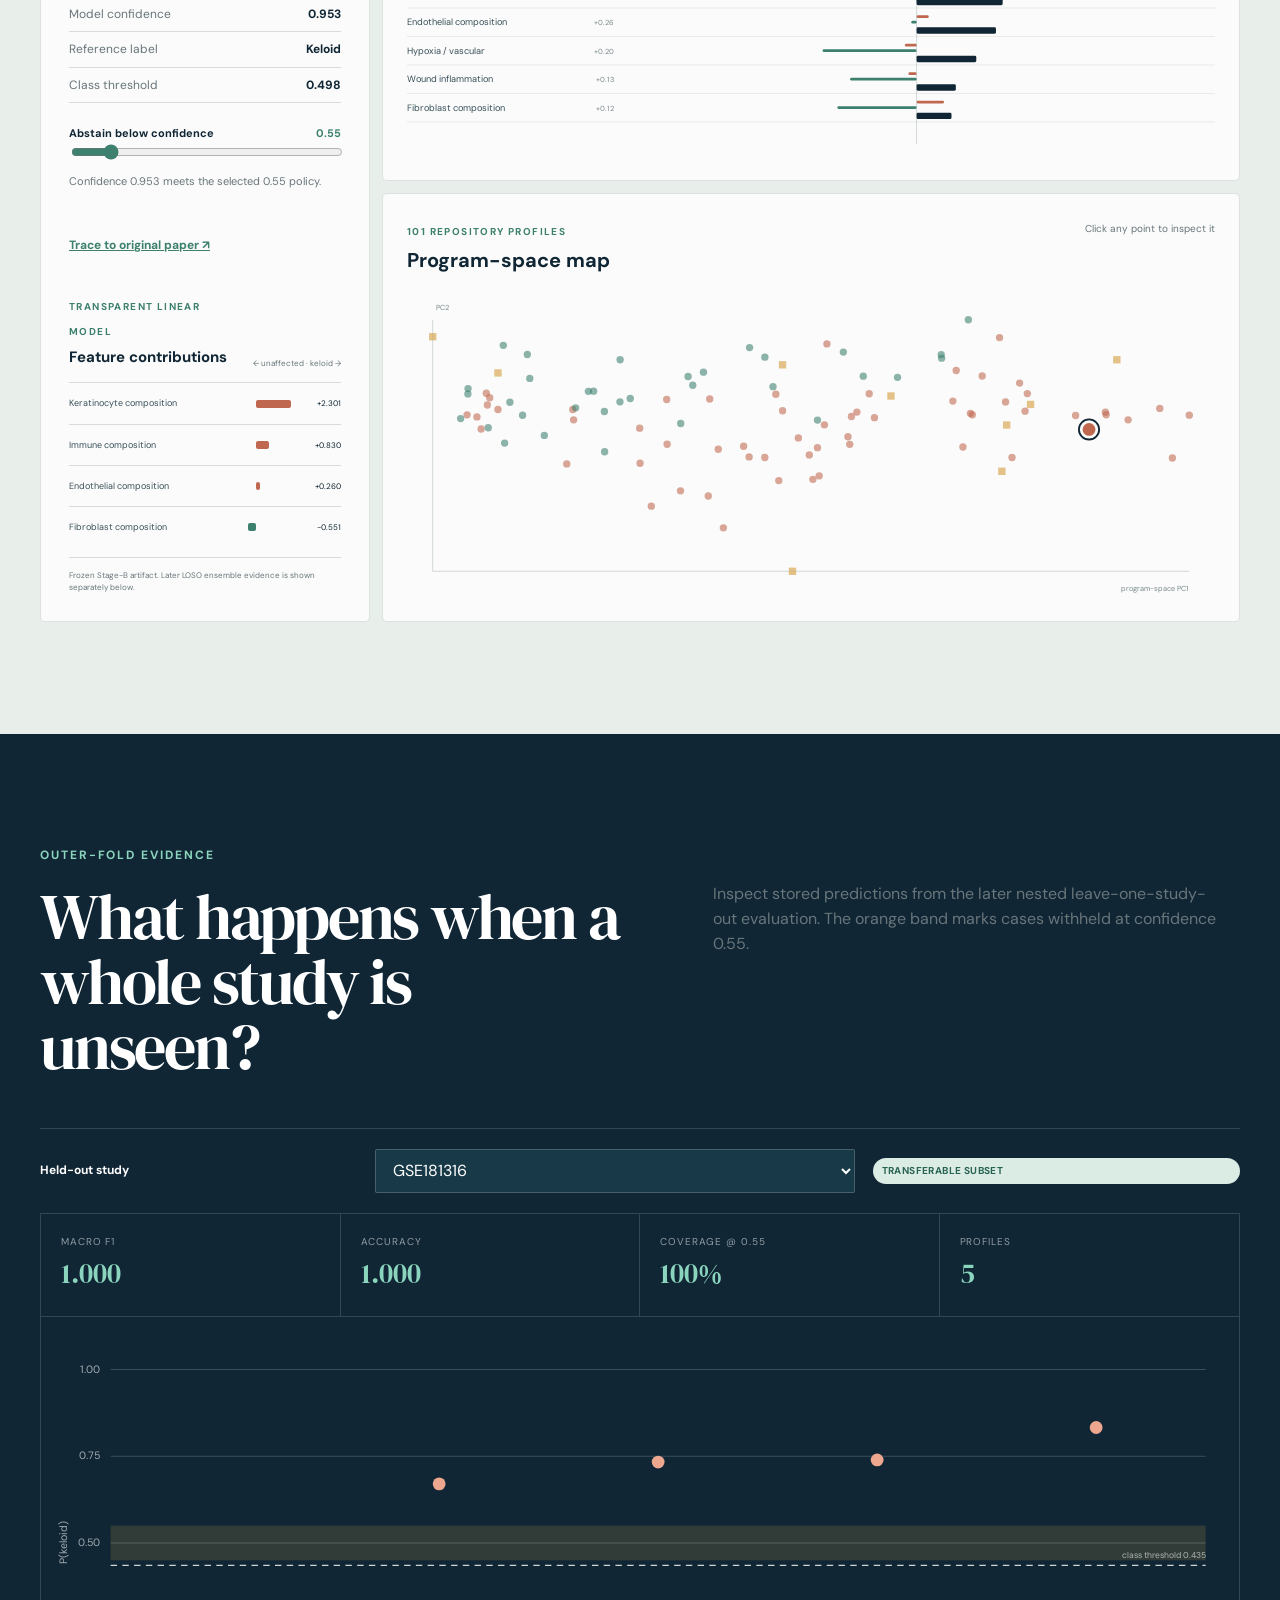
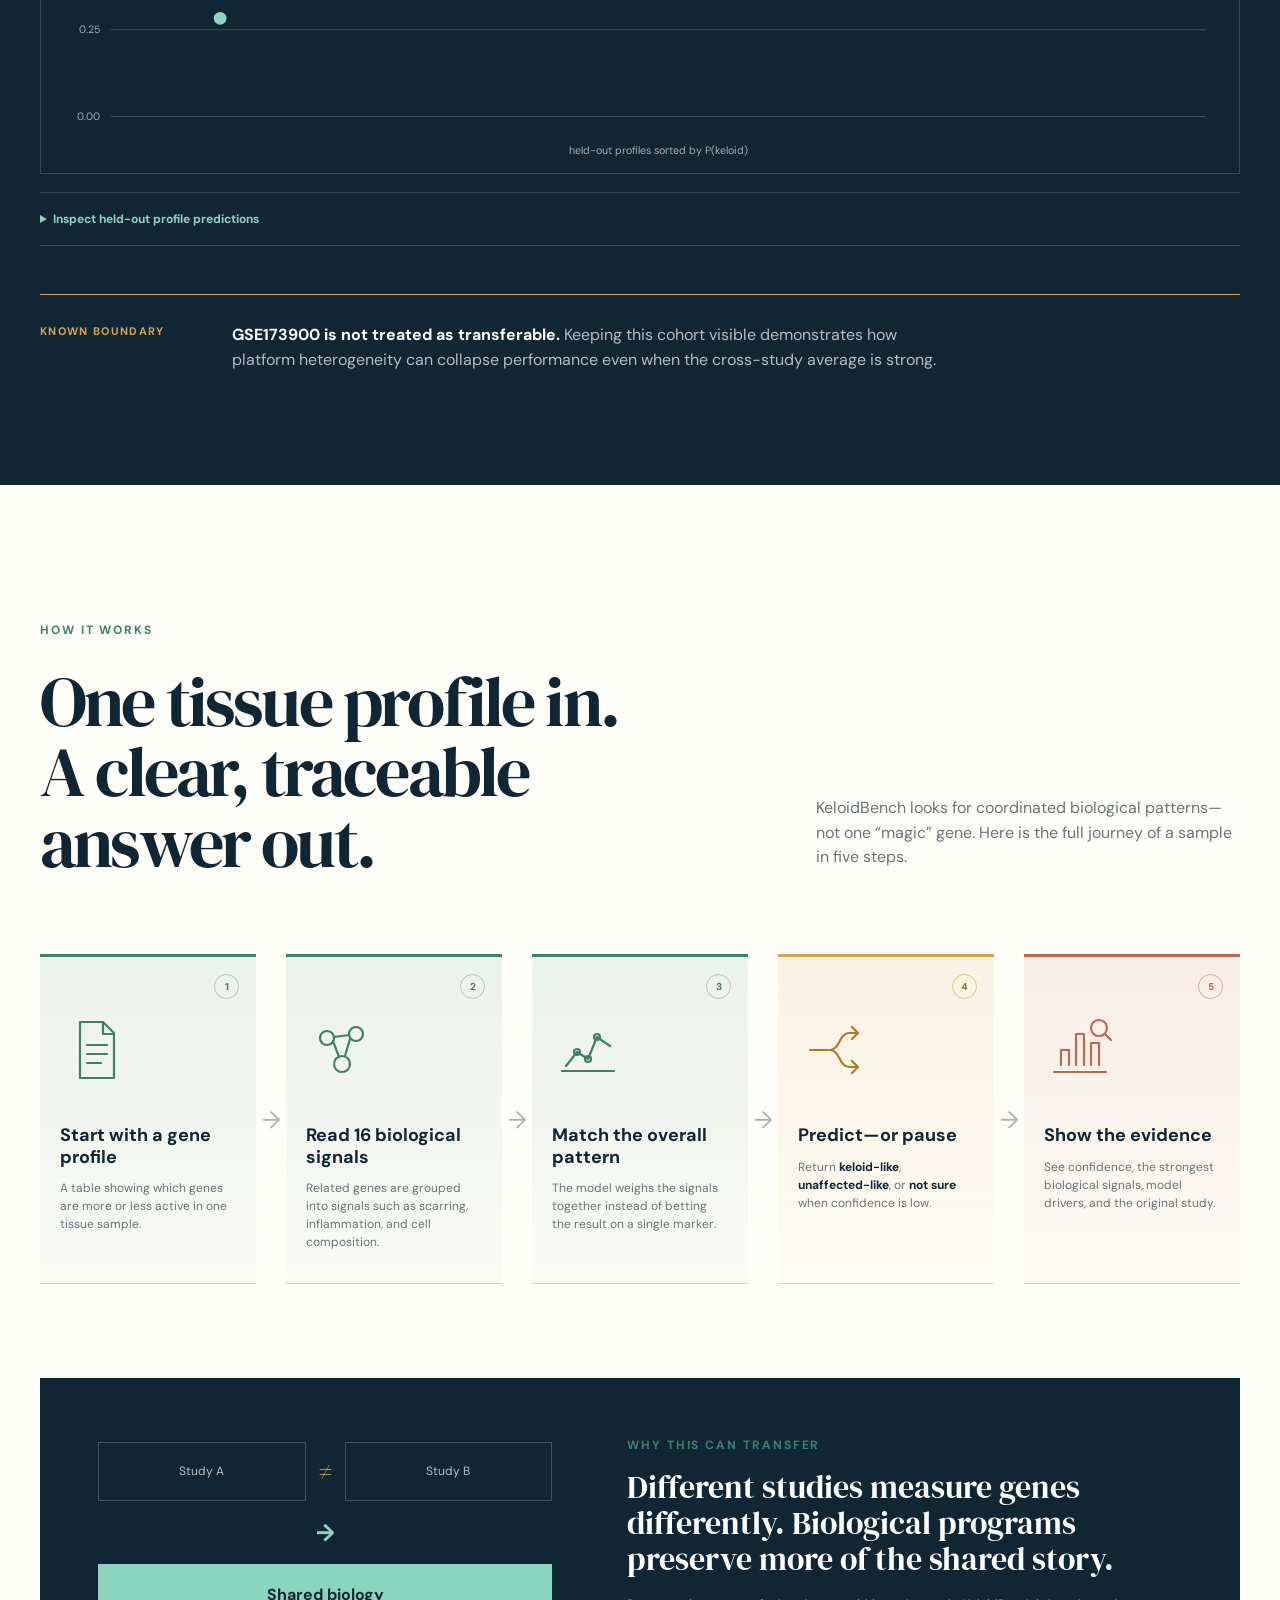
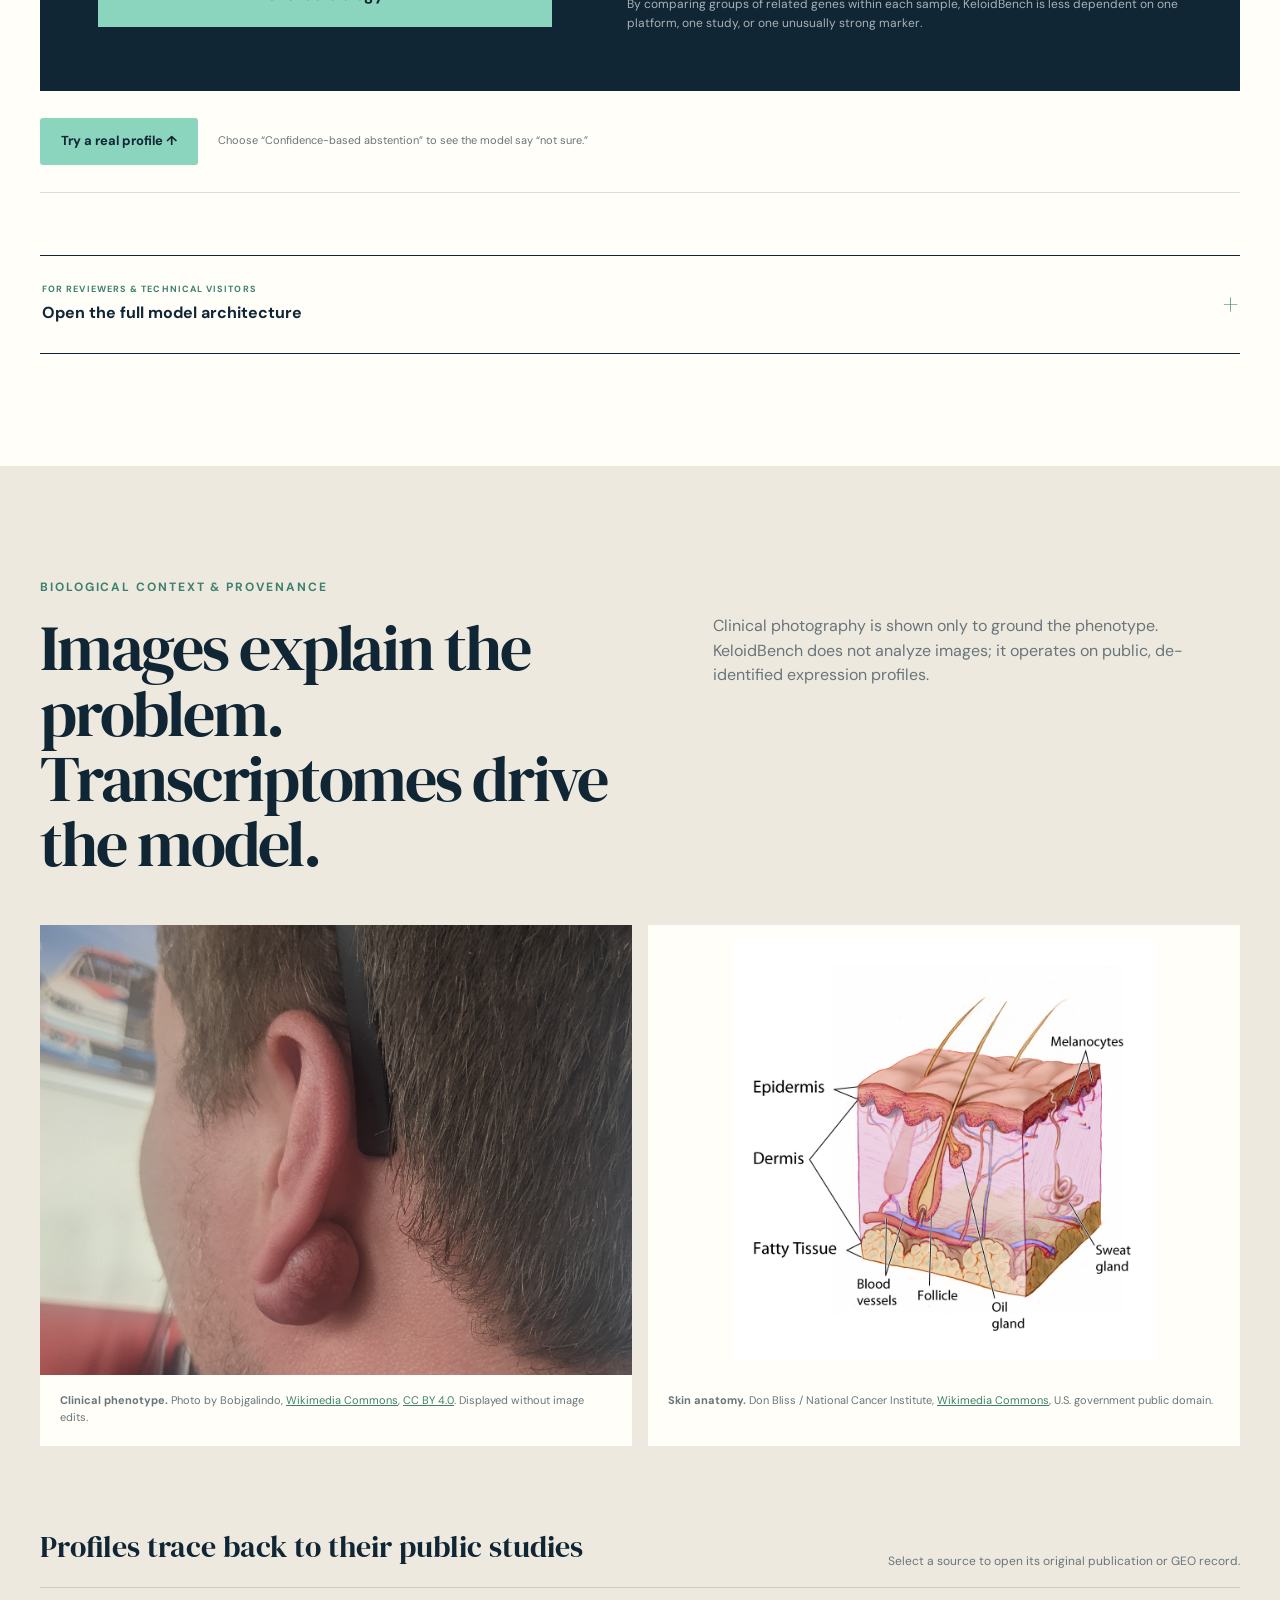
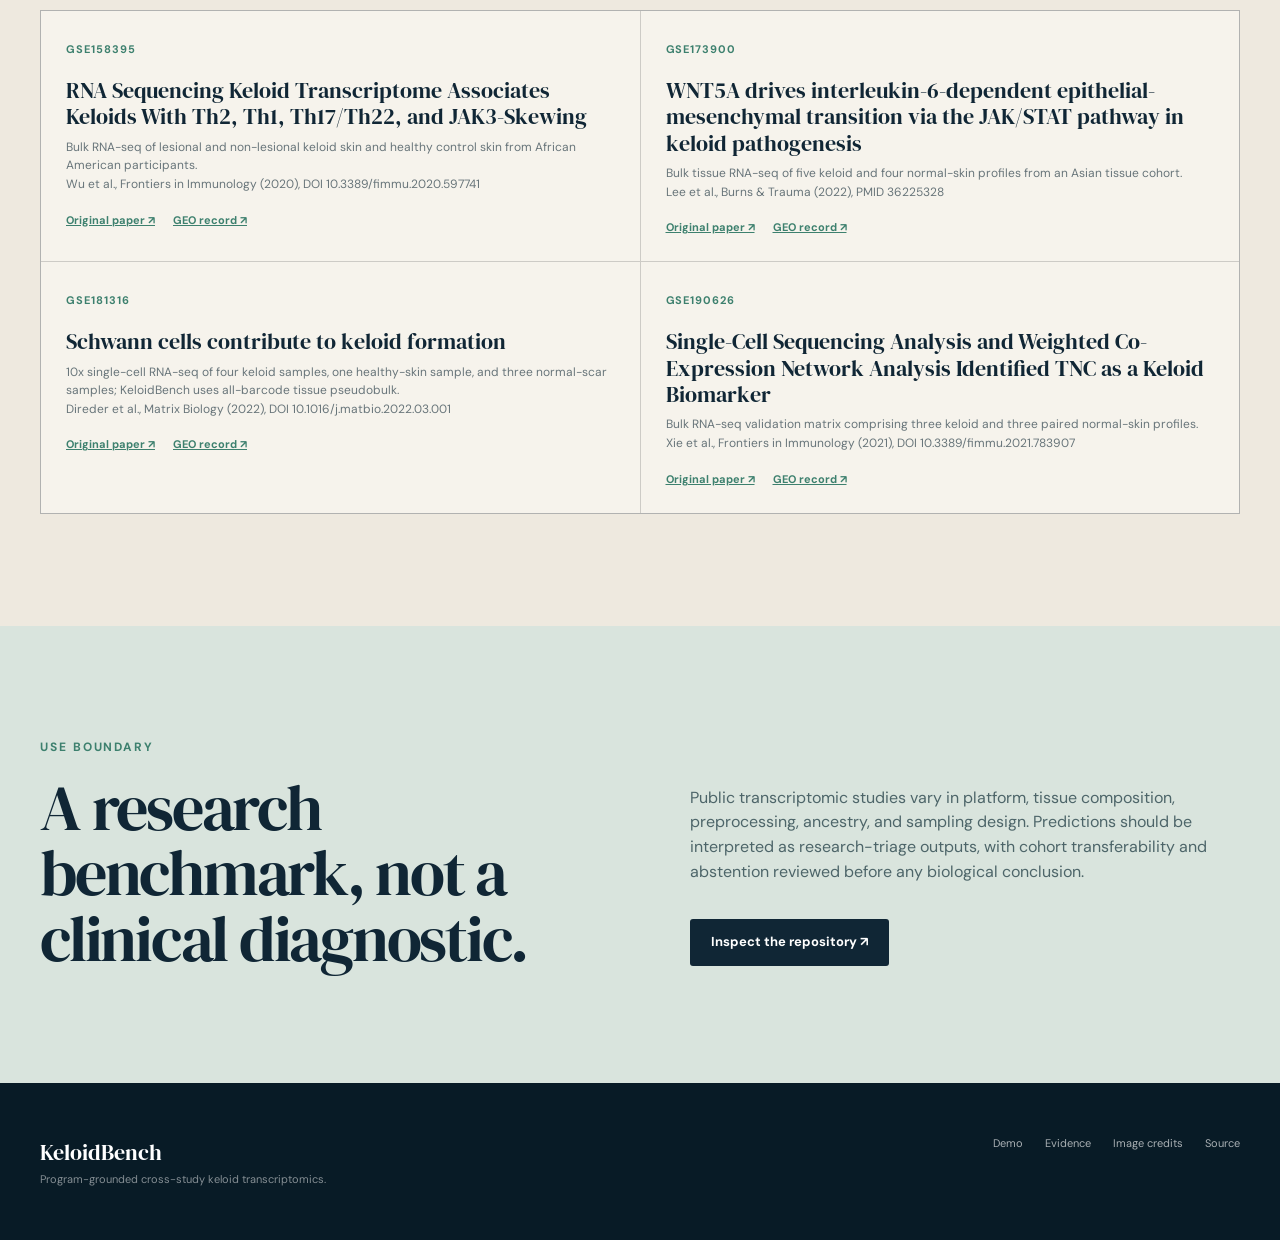
==== commit 25fad74f: "extend hero artwork below actions" ====
--- a/index.html
+++ b/index.html
@@ -9,7 +9,7 @@
   <link rel="preconnect" href="https://fonts.googleapis.com">
   <link rel="preconnect" href="https://fonts.gstatic.com" crossorigin>
   <link href="https://fonts.googleapis.com/css2?family=DM+Sans:wght@400;500;600;700&amp;family=DM+Serif+Display&amp;display=swap" rel="stylesheet">
-  <link rel="stylesheet" href="assets/css/styles.css?v=20260802-clean">
+  <link rel="stylesheet" href="assets/css/styles.css?v=20260802-hero">
   <link rel="icon" href="assets/images/favicon.svg" type="image/svg+xml">
 </head>
 <body>
--- a/assets/css/styles.css
+++ b/assets/css/styles.css
@@ -34,7 +34,7 @@
 .site-header nav a:hover, .header-link:hover { color: white; }
 .header-link { justify-self: end; }
 
-.hero { position: relative; min-height: 780px; color: white; overflow: hidden; }
+.hero { position: relative; min-height: 900px; color: white; overflow: hidden; }
 .hero-image, .hero-shade { position: absolute; inset: 0; }
 .hero-image { background: url("../images/keloidbench-hero.png") center/cover no-repeat; transform: scale(1.015); }
 .hero-shade { background: linear-gradient(90deg, rgba(6,21,34,.96) 0%, rgba(6,21,34,.78) 37%, rgba(6,21,34,.08) 67%, rgba(6,21,34,.18) 100%), linear-gradient(0deg, rgba(6,21,34,.5), transparent 45%); }
@@ -251,7 +251,7 @@
 
 @media (max-width: 980px) {
   .site-header { grid-template-columns: 1fr auto; padding: 0 20px; }.site-header nav { display: none; }
-  .hero { min-height: 680px; }.hero-copy { padding-top: 175px; }.hero h1 { font-size: clamp(55px, 12vw, 84px); }
+  .hero { min-height: 760px; }.hero-copy { padding-top: 175px; }.hero h1 { font-size: clamp(55px, 12vw, 84px); }
   .split-heading, .section-heading, .limitations-grid { grid-template-columns: 1fr; gap: 22px; }.section-heading > p, .section-heading > div + p { margin-top: 0; }
   .story-grid { grid-template-columns: repeat(2, 1fr); }.demo-shell { grid-template-columns: 1fr; }.decision-panel { grid-row: auto; }.program-panel { min-height: 560px; }
   .profile-toolbar { grid-template-columns: 1fr; }.toolbar-note { white-space: normal; }
@@ -264,7 +264,7 @@
 @media (max-width: 640px) {
   .wrap { width: min(100% - 28px, 1200px); }.section { padding: 78px 0; }
   .site-header { height: 60px; }.header-link { font-size: 11px; }
-  .hero { min-height: 650px; }.hero-copy { padding-top: 150px; }.hero h1 { font-size: 53px; }.hero-lede { font-size: 16px; }.hero-actions { flex-direction: column; align-items: stretch; max-width: 260px; }.hero-credit { display: none; }
+  .hero { min-height: 730px; }.hero-copy { padding-top: 150px; }.hero h1 { font-size: 53px; }.hero-lede { font-size: 16px; }.hero-actions { flex-direction: column; align-items: stretch; max-width: 260px; }.hero-credit { display: none; }
   .principle-row { grid-template-columns: 1fr; }.principle-row > div, .principle-row > div + div { padding: 24px 0; border-right: 0; border-bottom: 1px solid var(--line); }
   .story-grid { grid-template-columns: 1fr; }.story-card { min-height: 145px; }.story-icon { margin-bottom: 15px; }
   .upload-lab { margin-top: 36px; }.upload-heading h3 { font-size: 28px; }.file-drop { min-height: 225px; padding: 25px; }.upload-settings { padding: 25px 18px; }.upload-fields { grid-template-columns: 1fr; }.upload-results-heading { display: block; }.upload-results-heading p { margin-top: 8px; }
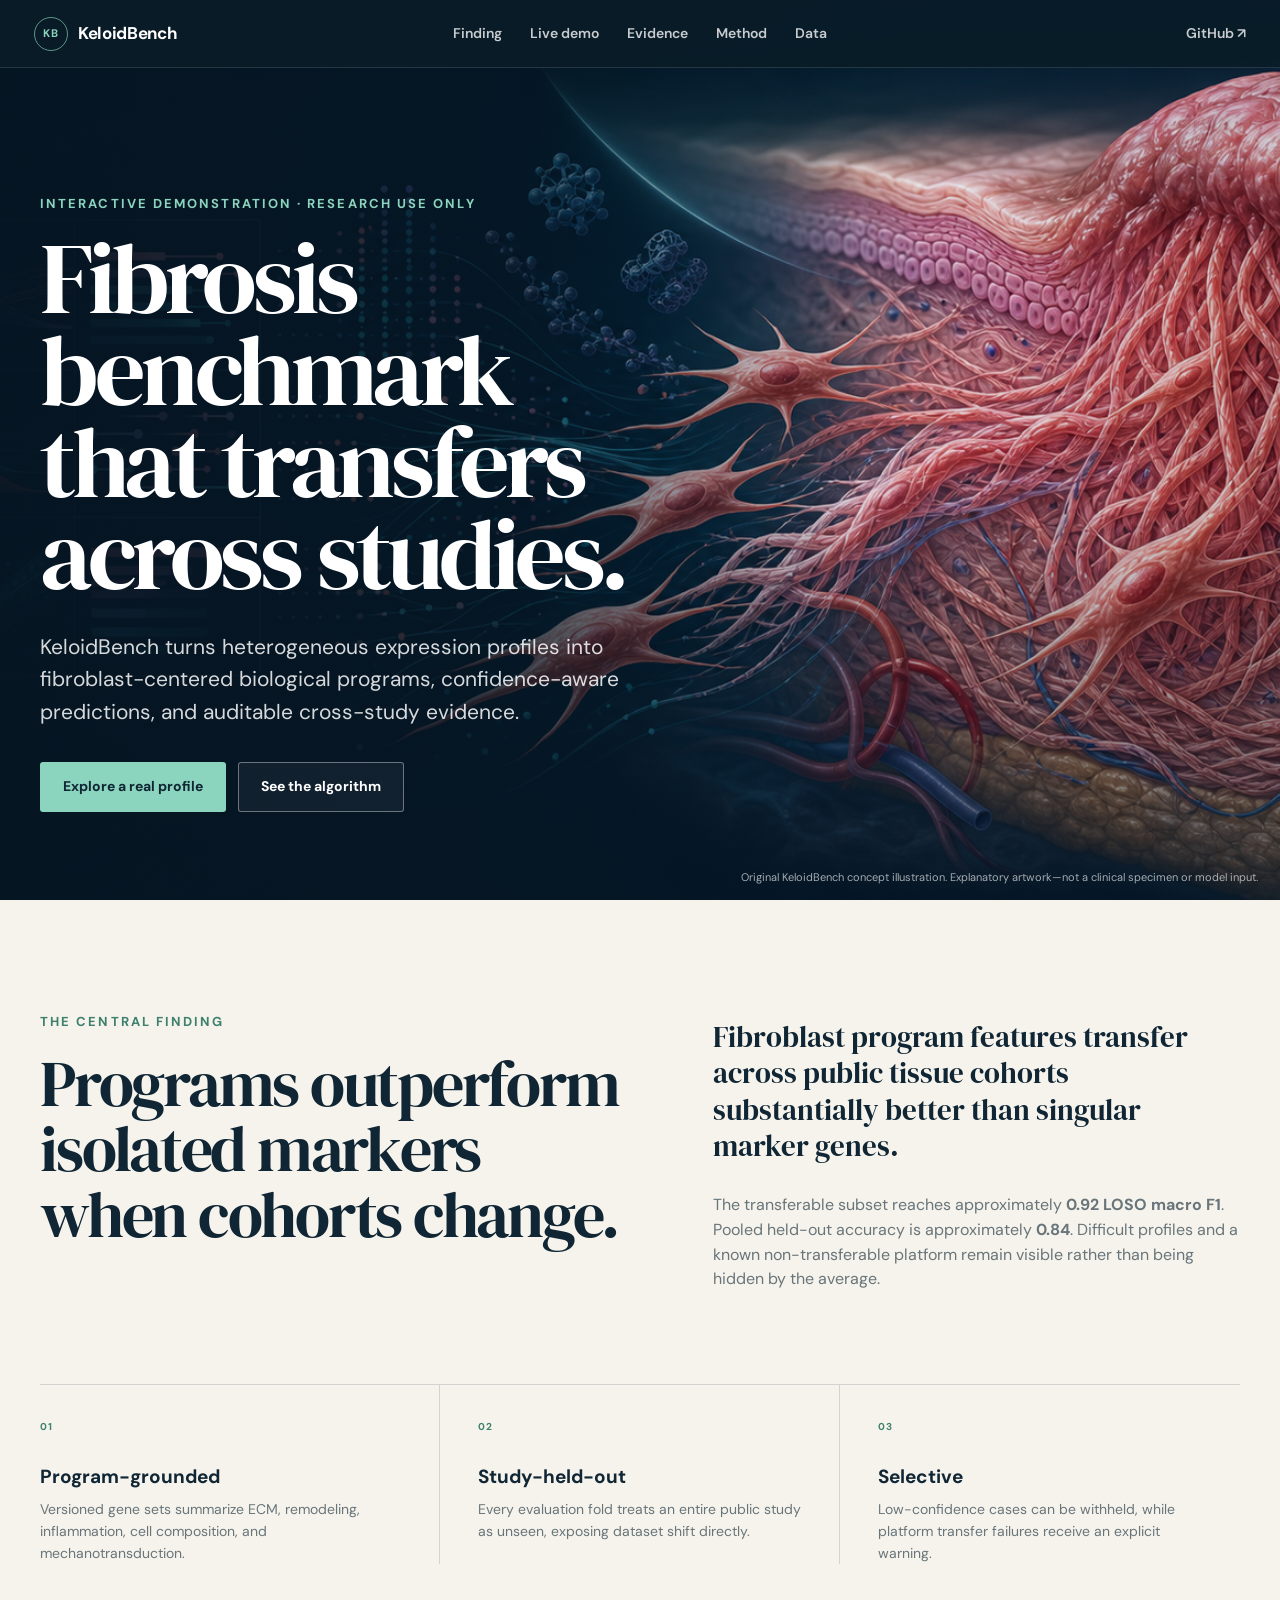
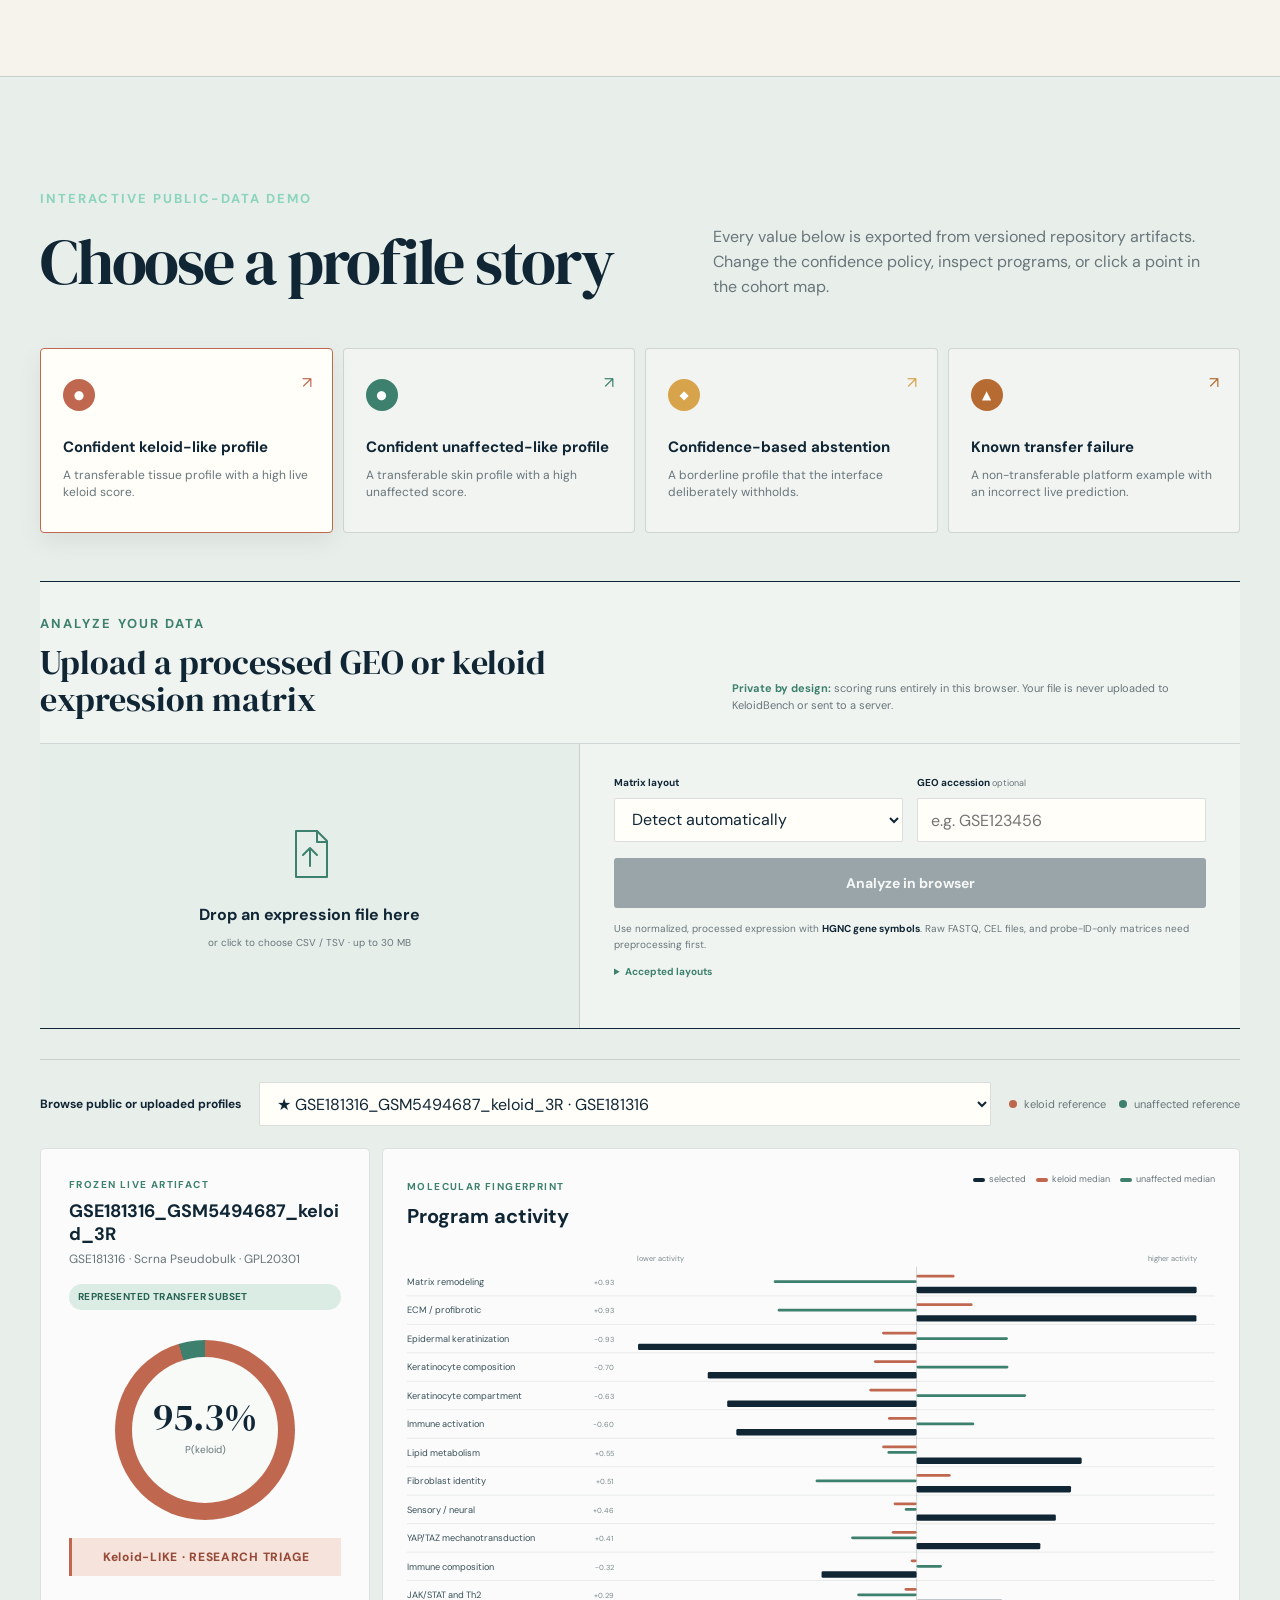
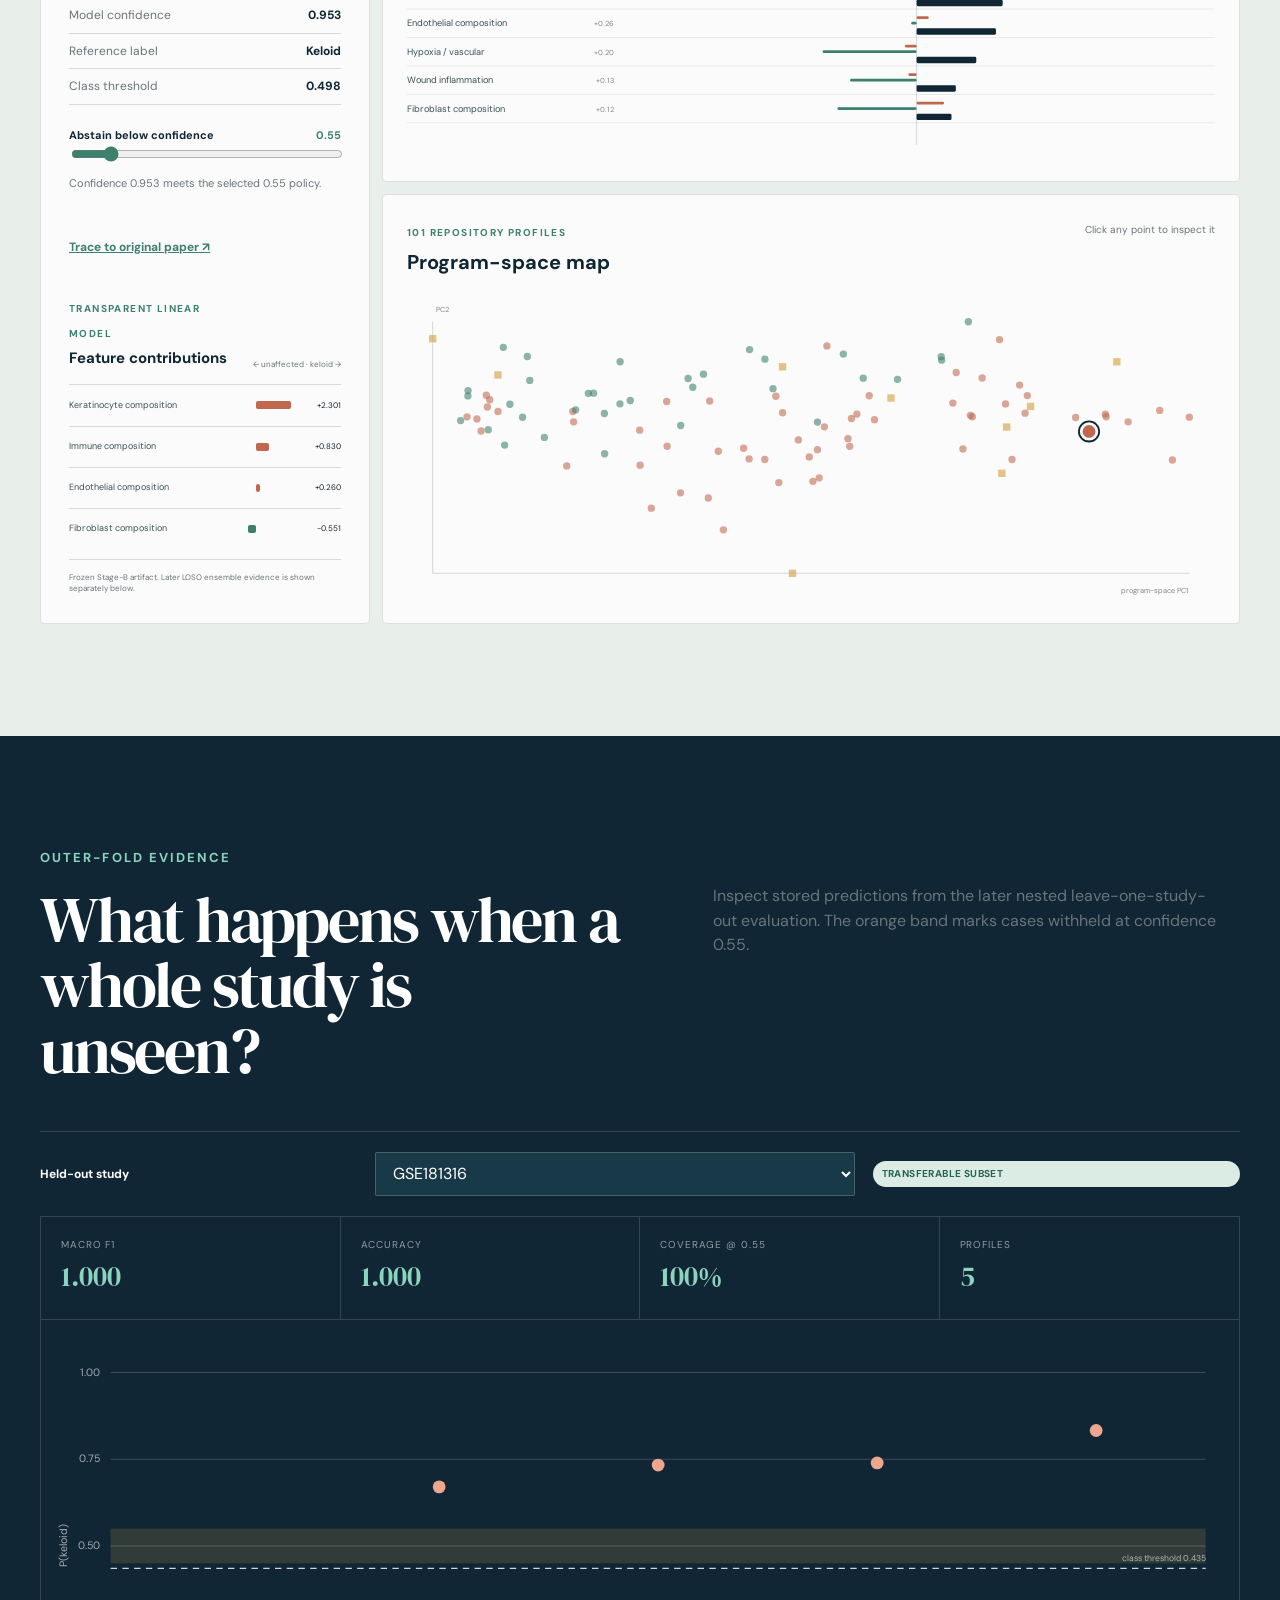
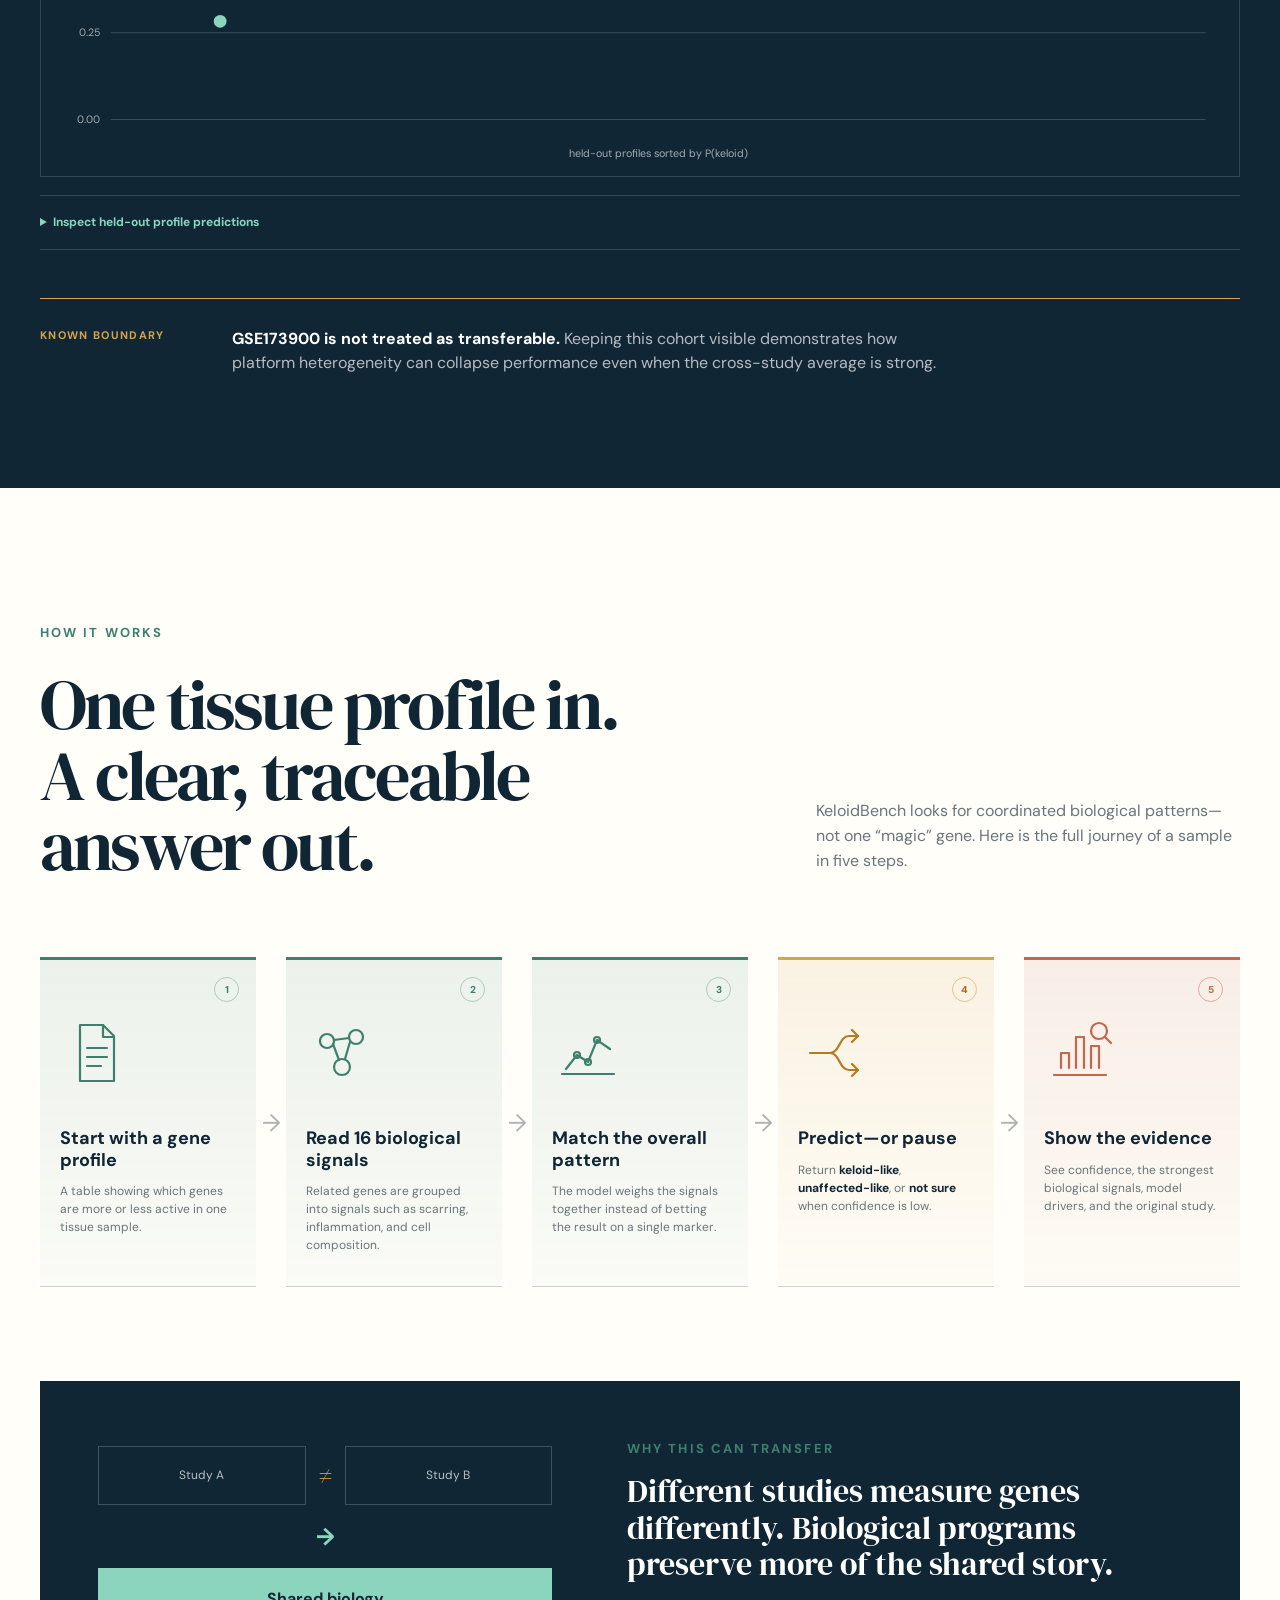
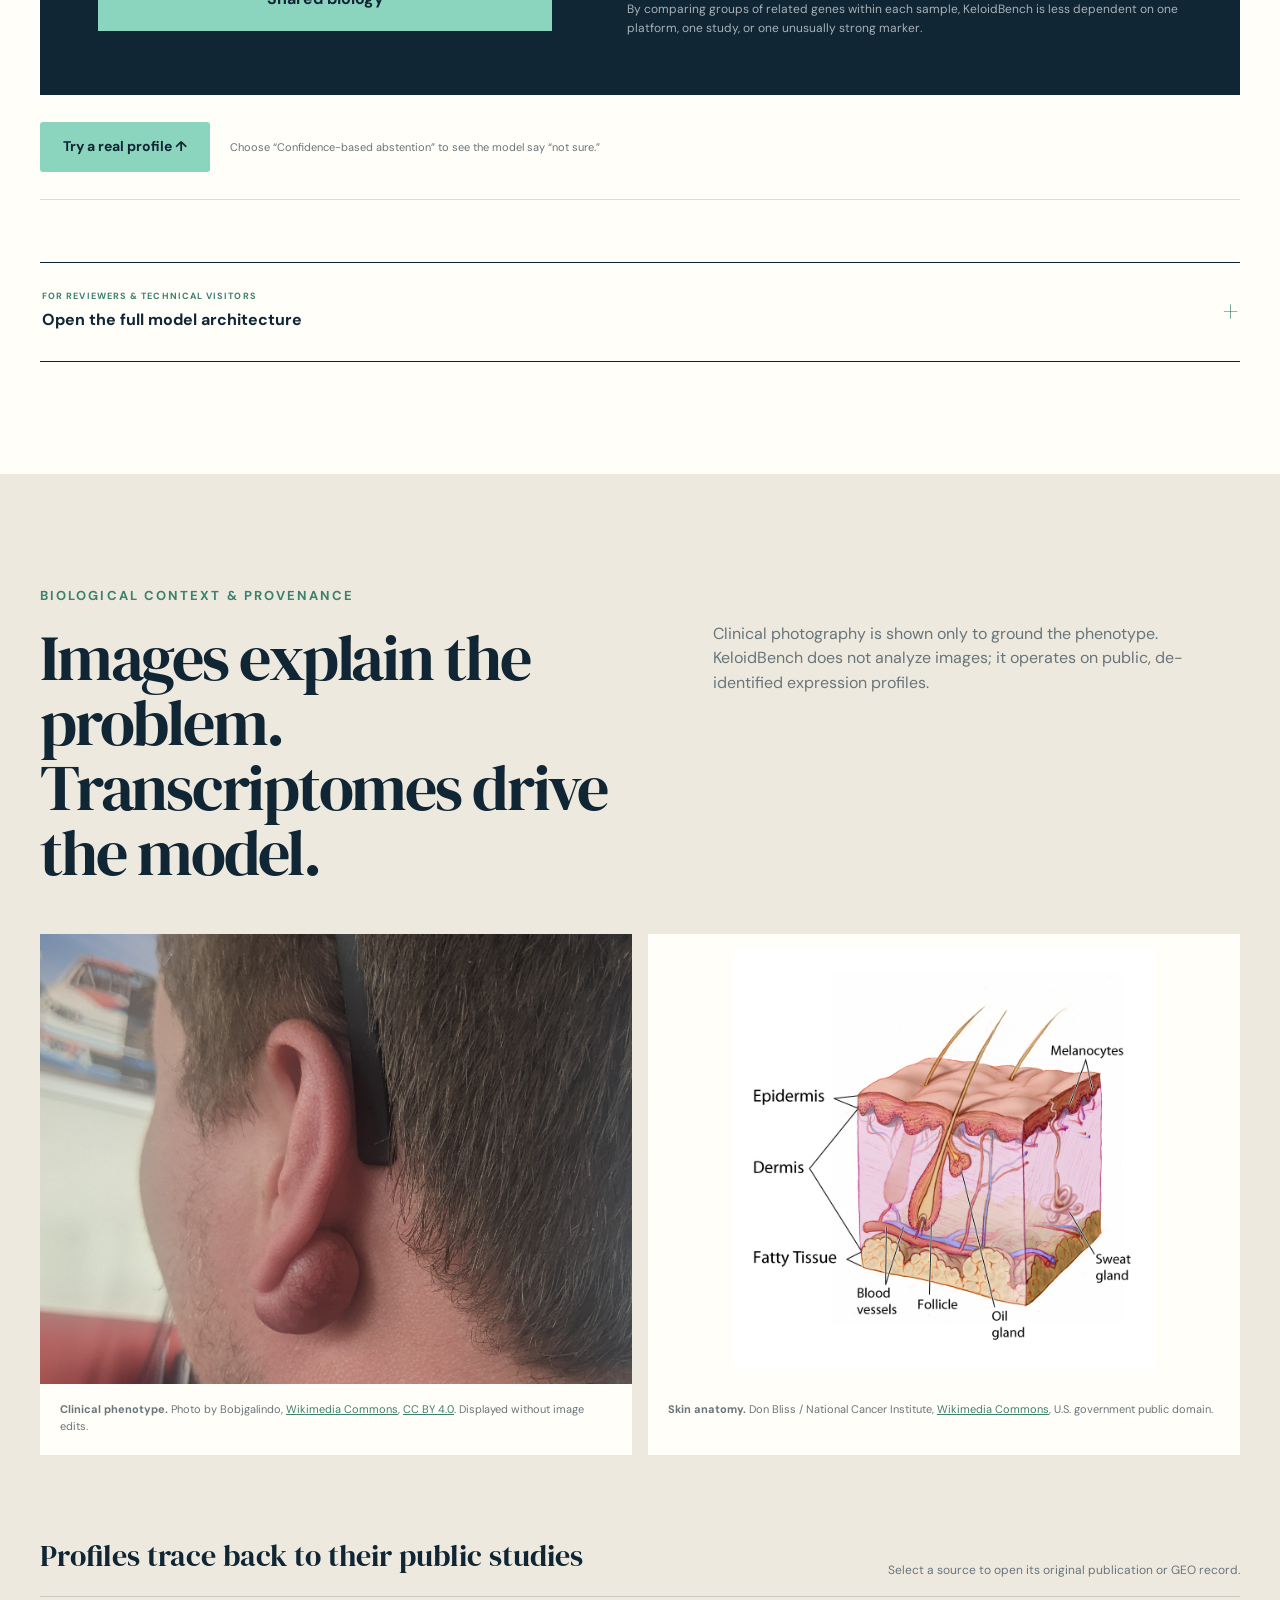
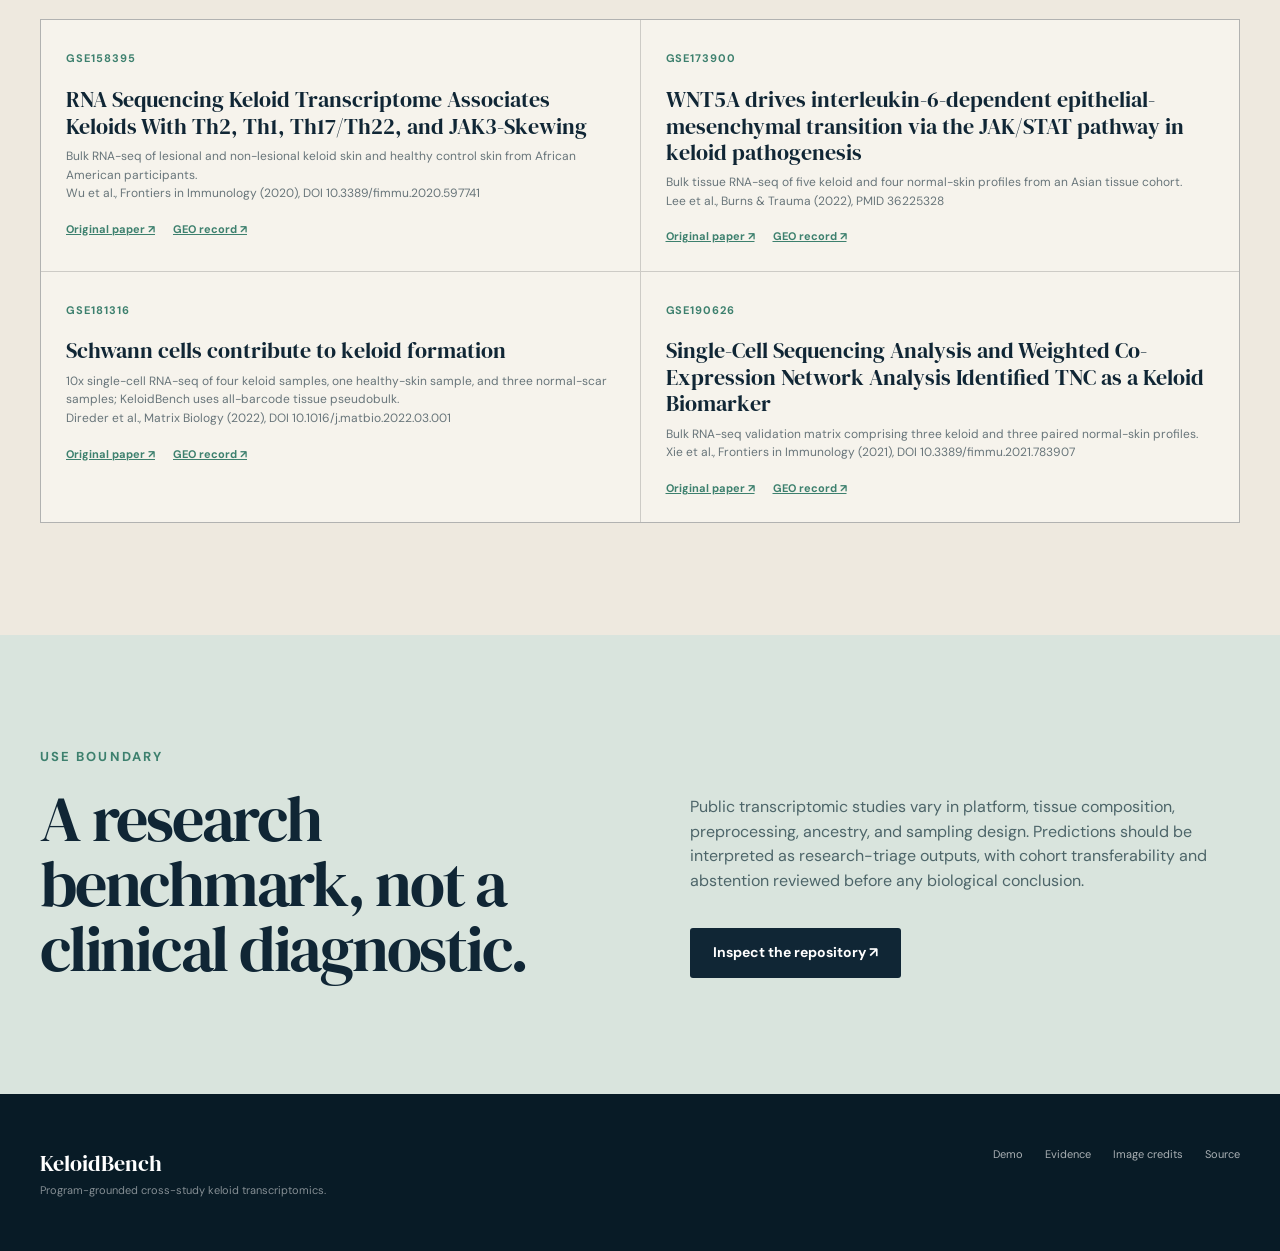
==== commit eec951ff: "increase opening view legibility" ====
--- a/index.html
+++ b/index.html
@@ -9,7 +9,7 @@
   <link rel="preconnect" href="https://fonts.googleapis.com">
   <link rel="preconnect" href="https://fonts.gstatic.com" crossorigin>
   <link href="https://fonts.googleapis.com/css2?family=DM+Sans:wght@400;500;600;700&amp;family=DM+Serif+Display&amp;display=swap" rel="stylesheet">
-  <link rel="stylesheet" href="assets/css/styles.css?v=20260802-hero">
+  <link rel="stylesheet" href="assets/css/styles.css?v=20260802-legibility">
   <link rel="icon" href="assets/images/favicon.svg" type="image/svg+xml">
 </head>
 <body>
--- a/assets/css/styles.css
+++ b/assets/css/styles.css
@@ -27,10 +27,10 @@
 .muted { color: var(--muted); }
 
 .site-header { position: fixed; z-index: 100; inset: 0 0 auto; height: 68px; display: grid; grid-template-columns: 1fr auto 1fr; align-items: center; padding: 0 34px; color: white; background: rgba(10, 29, 40, .88); border-bottom: 1px solid rgba(255,255,255,.12); backdrop-filter: blur(16px); }
-.brand { display: inline-flex; align-items: center; gap: 10px; width: max-content; text-decoration: none; font-weight: 700; letter-spacing: -.02em; }
+.brand { display: inline-flex; align-items: center; gap: 10px; width: max-content; text-decoration: none; font-size: 17px; font-weight: 700; letter-spacing: -.02em; }
 .brand-mark { display: grid; place-items: center; width: 34px; height: 34px; border: 1px solid rgba(139,212,189,.65); border-radius: 50%; color: var(--teal-light); font-size: 11px; letter-spacing: .05em; }
 .site-header nav { display: flex; gap: 28px; }
-.site-header nav a, .header-link { color: rgba(255,255,255,.78); text-decoration: none; font-size: 13px; font-weight: 600; transition: color .2s ease; }
+.site-header nav a, .header-link { color: rgba(255,255,255,.78); text-decoration: none; font-size: 14px; font-weight: 600; transition: color .2s ease; }
 .site-header nav a:hover, .header-link:hover { color: white; }
 .header-link { justify-self: end; }
 
@@ -38,17 +38,17 @@
 .hero-image, .hero-shade { position: absolute; inset: 0; }
 .hero-image { background: url("../images/keloidbench-hero.png") center/cover no-repeat; transform: scale(1.015); }
 .hero-shade { background: linear-gradient(90deg, rgba(6,21,34,.96) 0%, rgba(6,21,34,.78) 37%, rgba(6,21,34,.08) 67%, rgba(6,21,34,.18) 100%), linear-gradient(0deg, rgba(6,21,34,.5), transparent 45%); }
-.hero-copy { position: relative; z-index: 2; padding-top: 194px; }
-.eyebrow { margin: 0 0 19px; color: var(--teal-light); font-size: 12px; font-weight: 700; letter-spacing: .16em; text-transform: uppercase; }
+.hero-copy { position: relative; z-index: 2; padding: 194px 0 80px; }
+.eyebrow { margin: 0 0 19px; color: var(--teal-light); font-size: 13px; font-weight: 700; letter-spacing: .16em; text-transform: uppercase; }
 .eyebrow.dark { color: var(--teal); }
 .hero h1 { max-width: 770px; margin: 0; font-family: var(--serif); font-size: clamp(60px, 7.8vw, 106px); font-weight: 400; line-height: .92; letter-spacing: -.045em; }
-.hero-lede { max-width: 600px; margin: 30px 0 0; color: rgba(255,255,255,.81); font-size: 19px; line-height: 1.55; }
+.hero-lede { max-width: 640px; margin: 30px 0 0; color: rgba(255,255,255,.84); font-size: 21px; line-height: 1.55; }
 .hero-actions { display: flex; gap: 12px; margin-top: 34px; }
-.button { display: inline-flex; align-items: center; justify-content: center; min-height: 47px; padding: 0 20px; border: 1px solid transparent; border-radius: 3px; text-decoration: none; font-size: 13px; font-weight: 700; }
+.button { display: inline-flex; align-items: center; justify-content: center; min-height: 50px; padding: 0 22px; border: 1px solid transparent; border-radius: 3px; text-decoration: none; font-size: 14px; font-weight: 700; }
 .button.primary { color: var(--ink); background: var(--teal-light); }
 .button.ghost { color: white; border-color: rgba(255,255,255,.38); background: rgba(255,255,255,.05); }
 .button:hover { transform: translateY(-1px); }
-.hero-credit { position: absolute; z-index: 2; right: 22px; bottom: 14px; margin: 0; color: rgba(255,255,255,.58); font-size: 10px; }
+.hero-credit { position: absolute; z-index: 2; right: 22px; bottom: 14px; margin: 0; color: rgba(255,255,255,.64); font-size: 11px; }
 
 .section { padding: 112px 0; }
 .split-heading, .section-heading { display: grid; grid-template-columns: 1.05fr .95fr; gap: 90px; align-items: start; }
@@ -263,8 +263,8 @@
 
 @media (max-width: 640px) {
   .wrap { width: min(100% - 28px, 1200px); }.section { padding: 78px 0; }
-  .site-header { height: 60px; }.header-link { font-size: 11px; }
-  .hero { min-height: 730px; }.hero-copy { padding-top: 150px; }.hero h1 { font-size: 53px; }.hero-lede { font-size: 16px; }.hero-actions { flex-direction: column; align-items: stretch; max-width: 260px; }.hero-credit { display: none; }
+  .site-header { height: 60px; }.header-link { font-size: 12px; }
+  .hero { min-height: 730px; }.hero-copy { padding-top: 150px; }.hero h1 { font-size: 53px; }.hero-lede { font-size: 18px; }.hero-actions { flex-direction: column; align-items: stretch; max-width: 280px; }.hero-credit { display: none; }
   .principle-row { grid-template-columns: 1fr; }.principle-row > div, .principle-row > div + div { padding: 24px 0; border-right: 0; border-bottom: 1px solid var(--line); }
   .story-grid { grid-template-columns: 1fr; }.story-card { min-height: 145px; }.story-icon { margin-bottom: 15px; }
   .upload-lab { margin-top: 36px; }.upload-heading h3 { font-size: 28px; }.file-drop { min-height: 225px; padding: 25px; }.upload-settings { padding: 25px 18px; }.upload-fields { grid-template-columns: 1fr; }.upload-results-heading { display: block; }.upload-results-heading p { margin-top: 8px; }
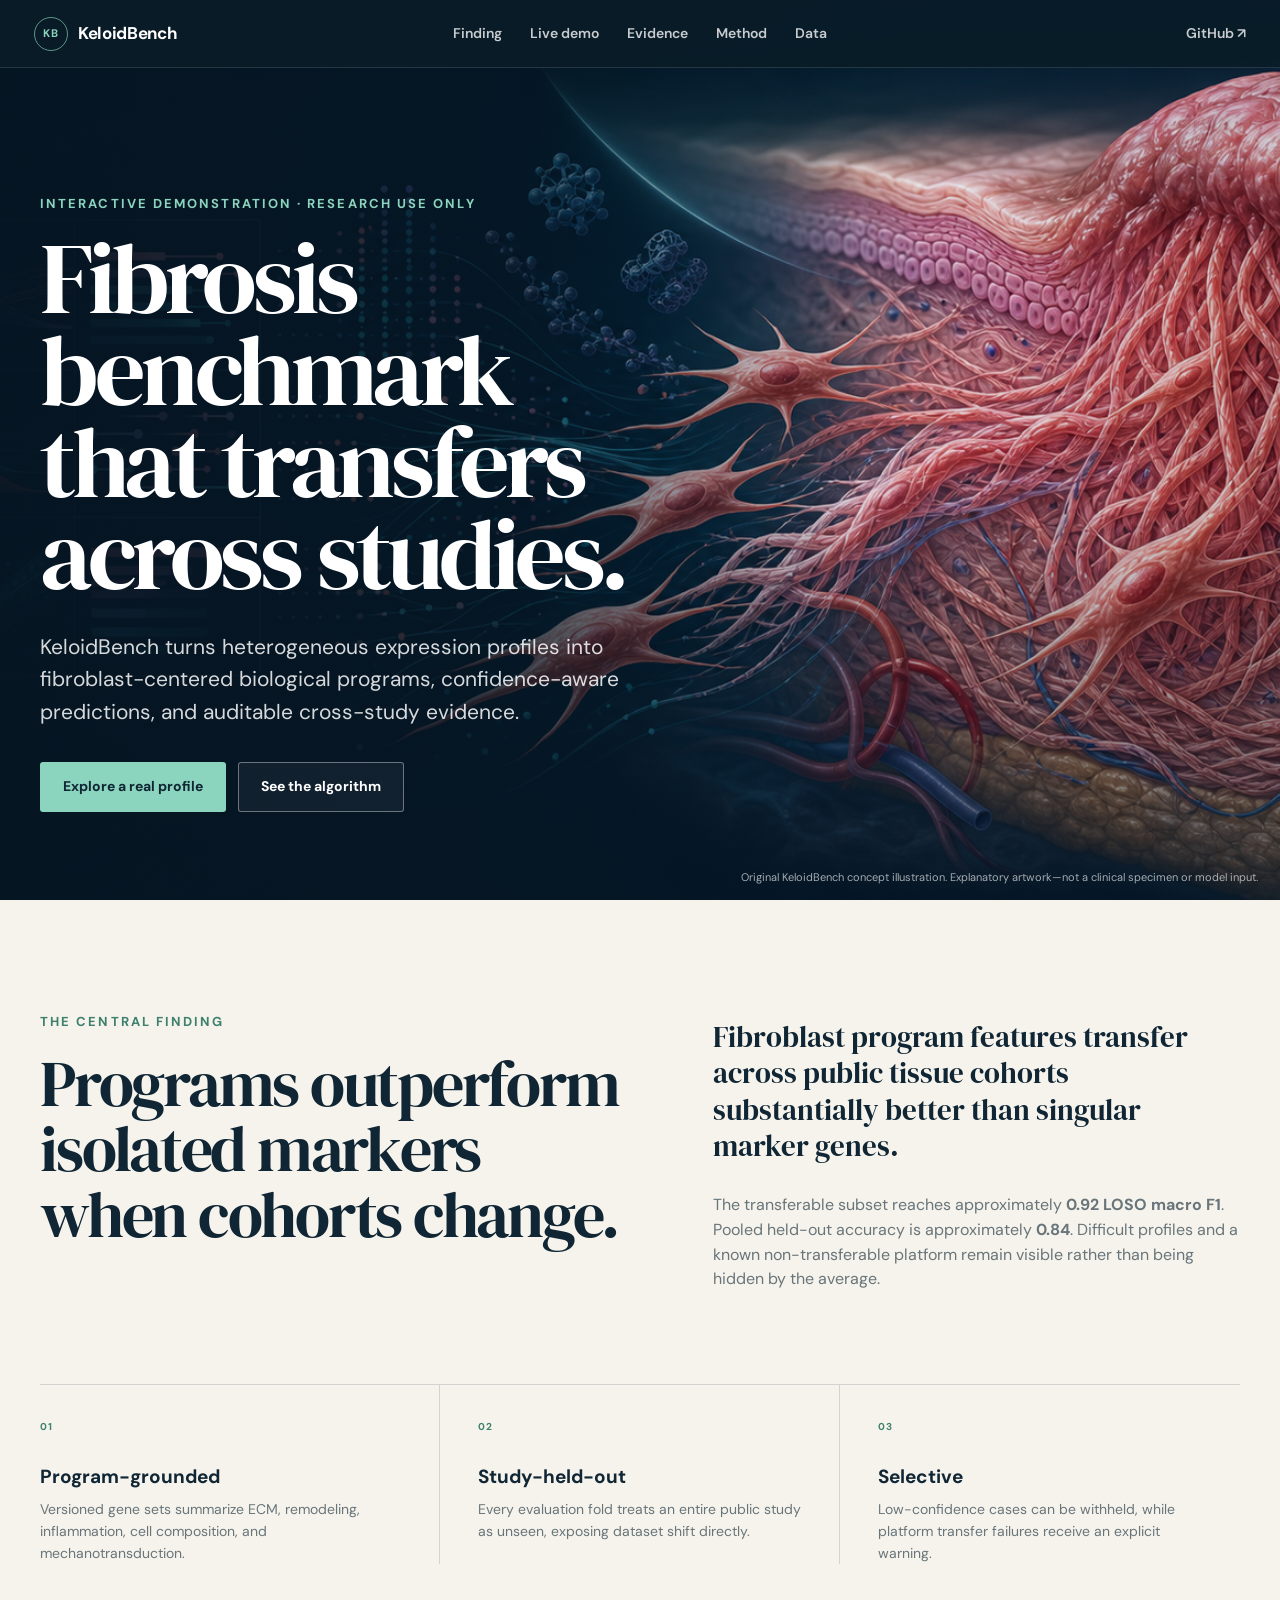
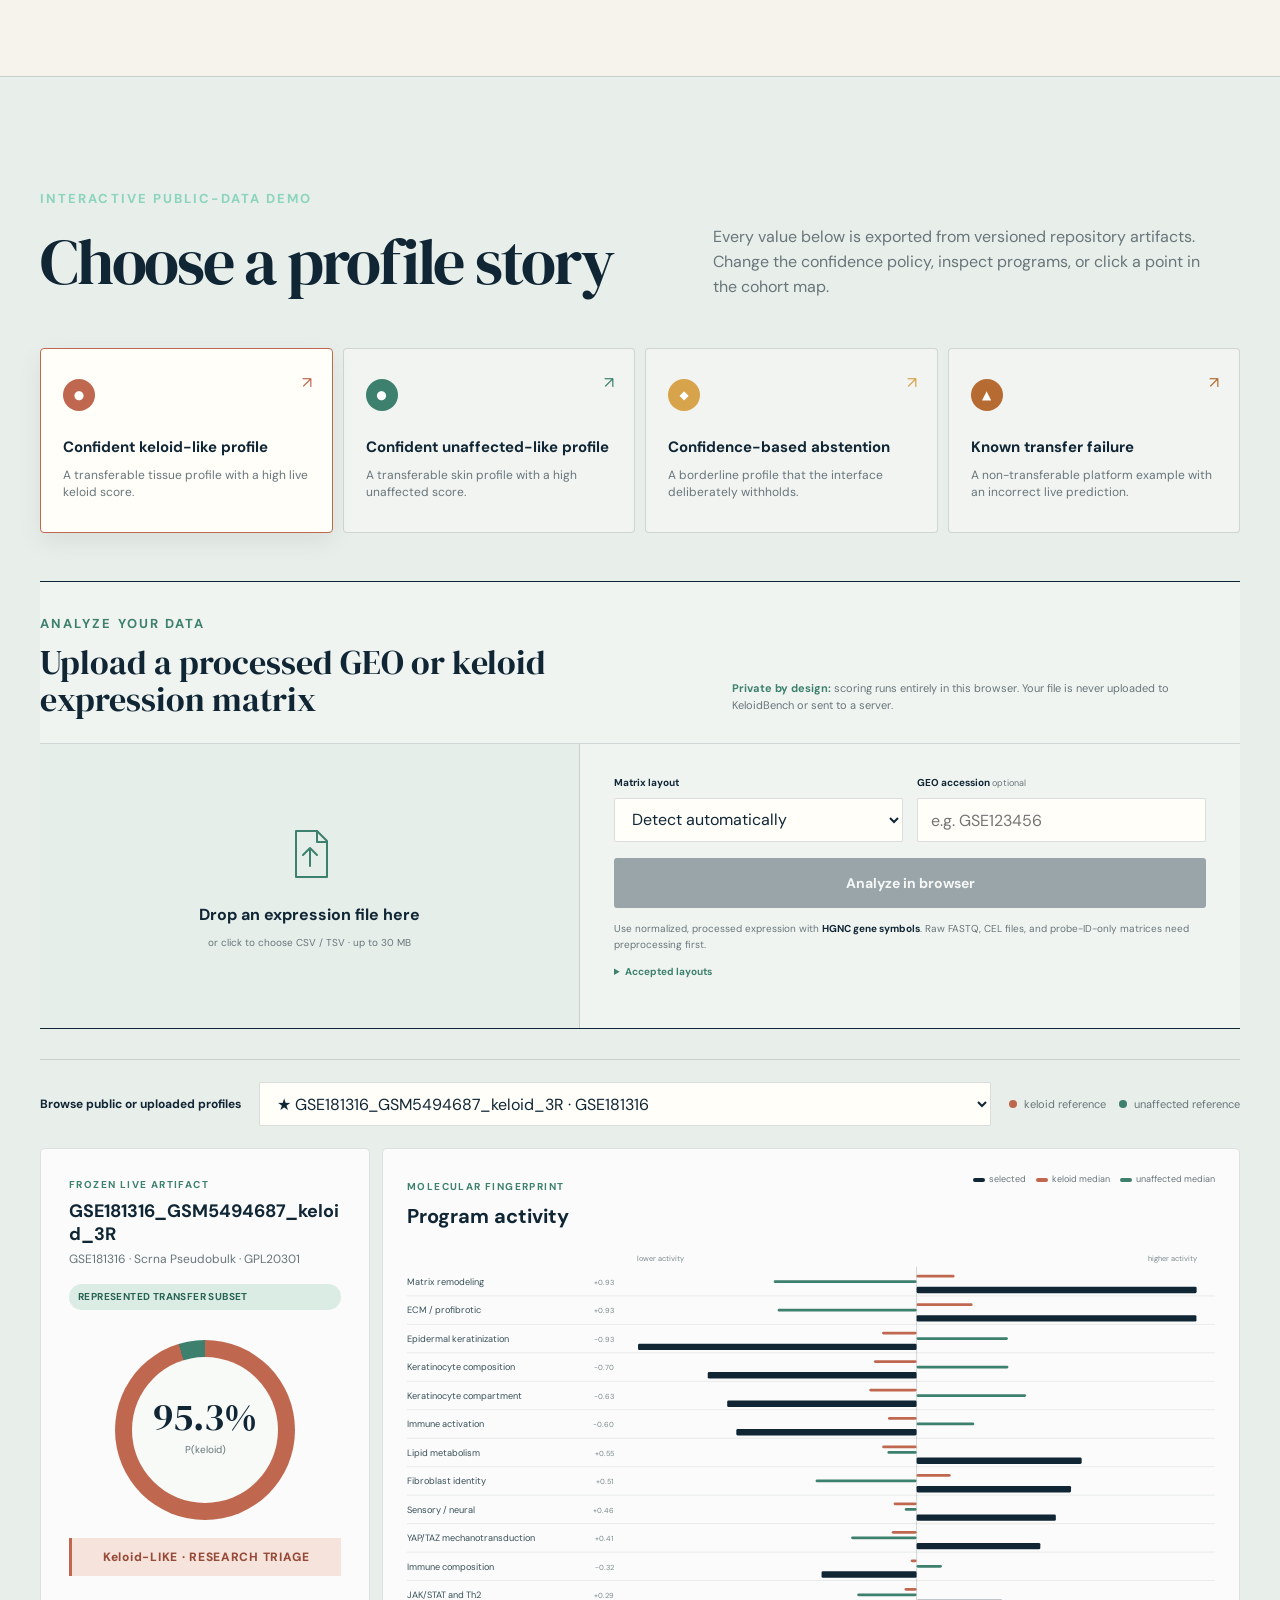
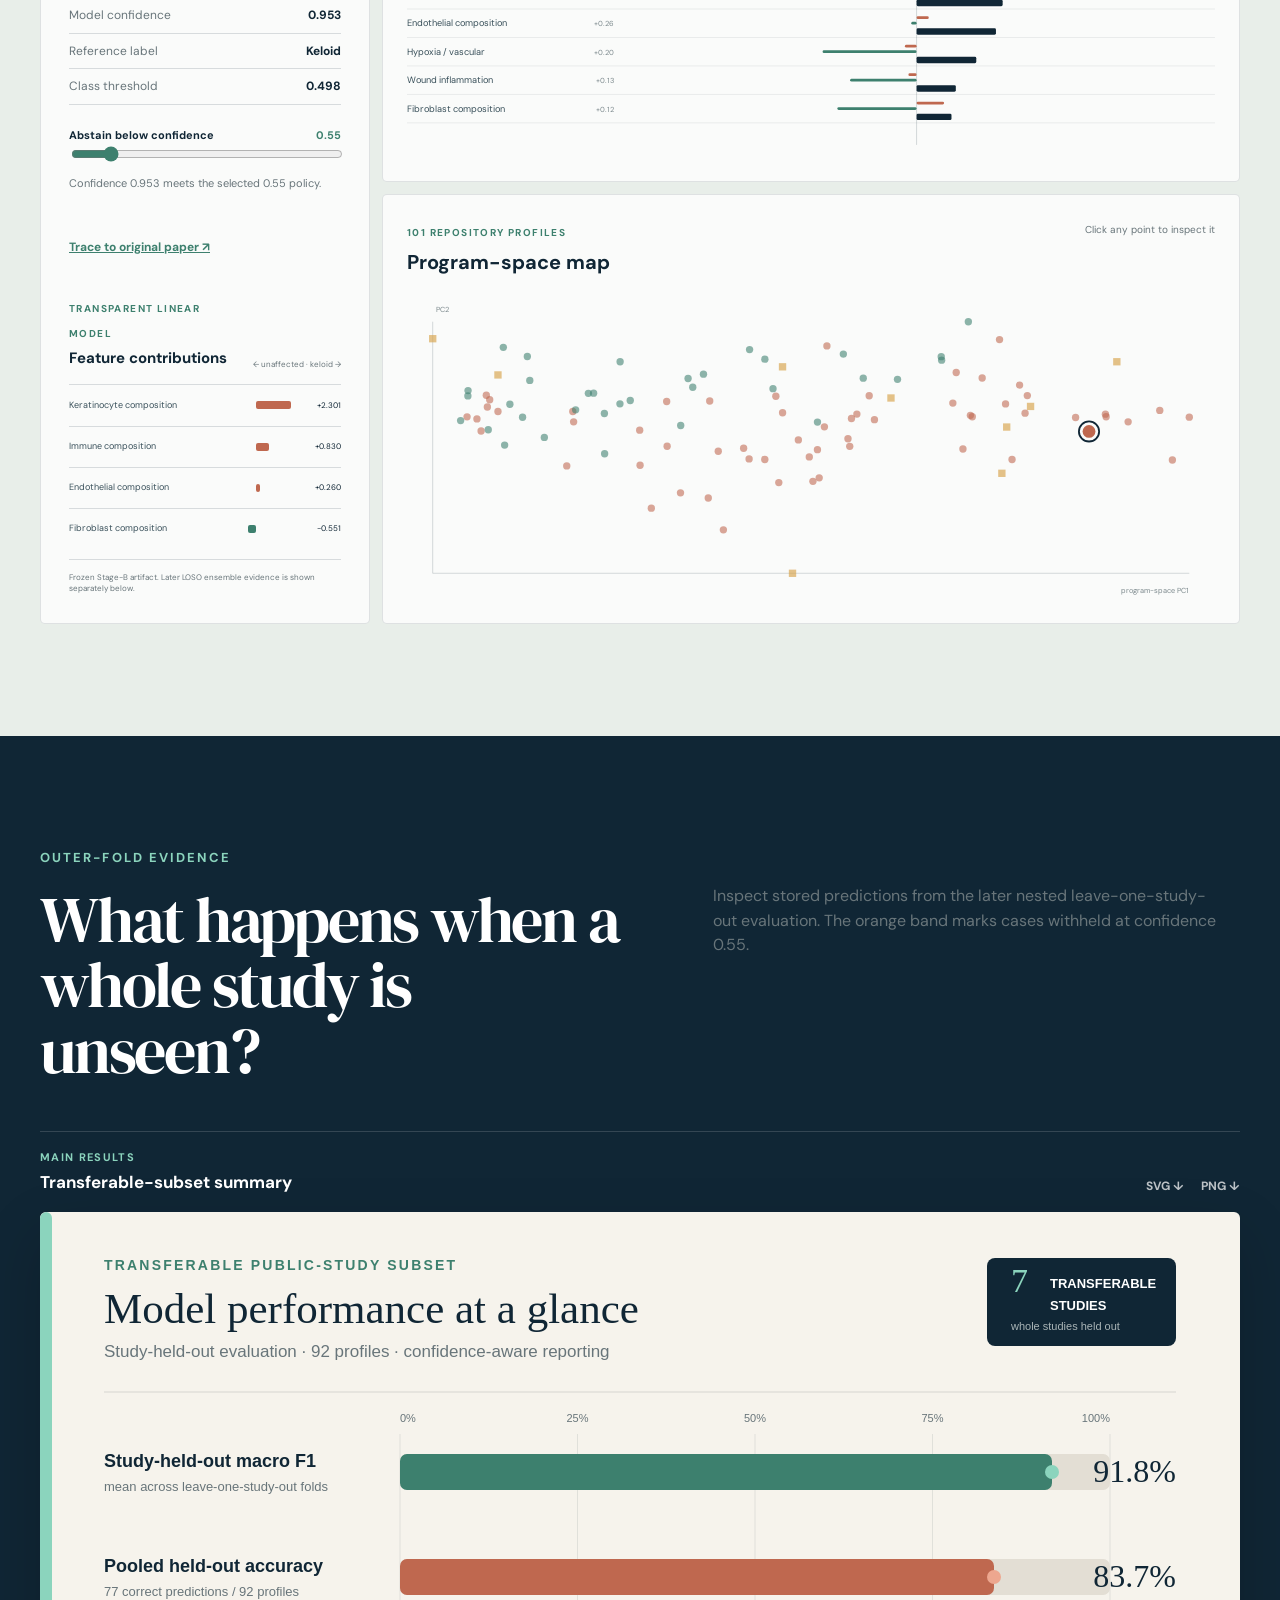
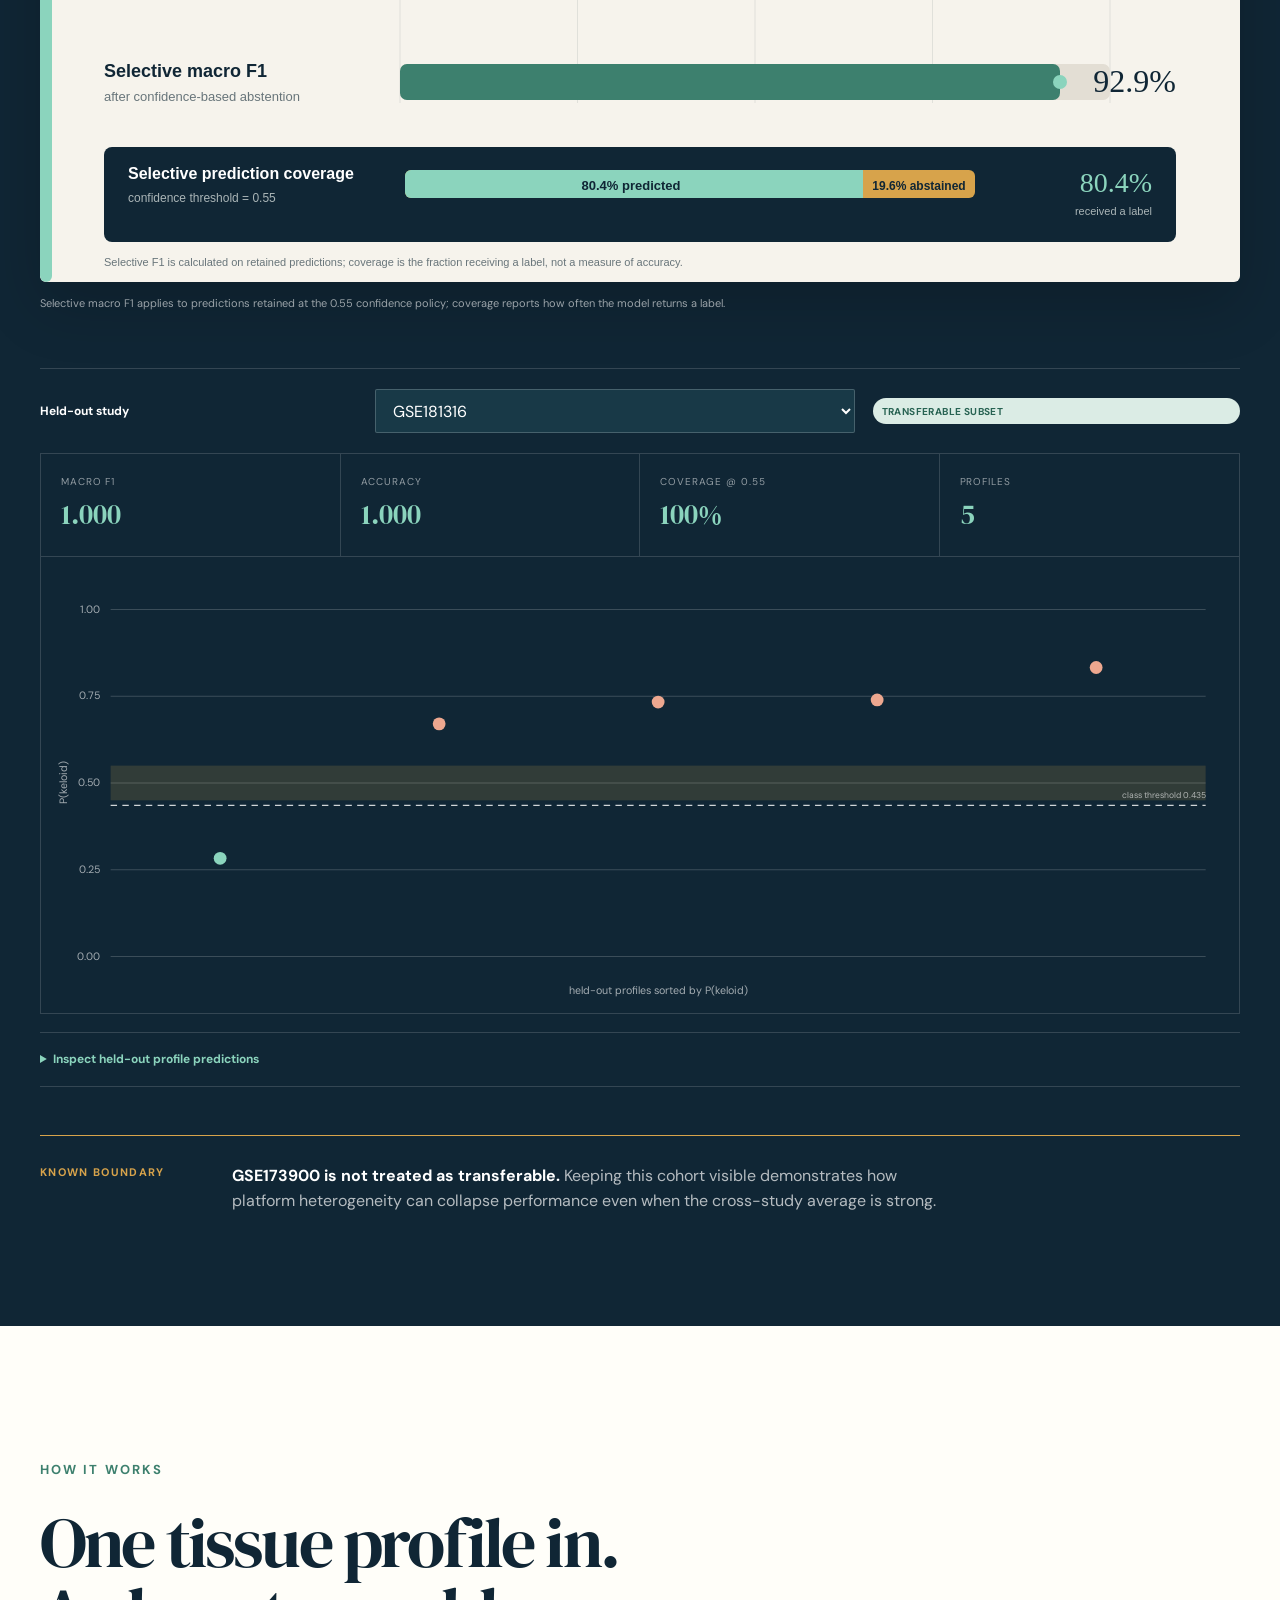
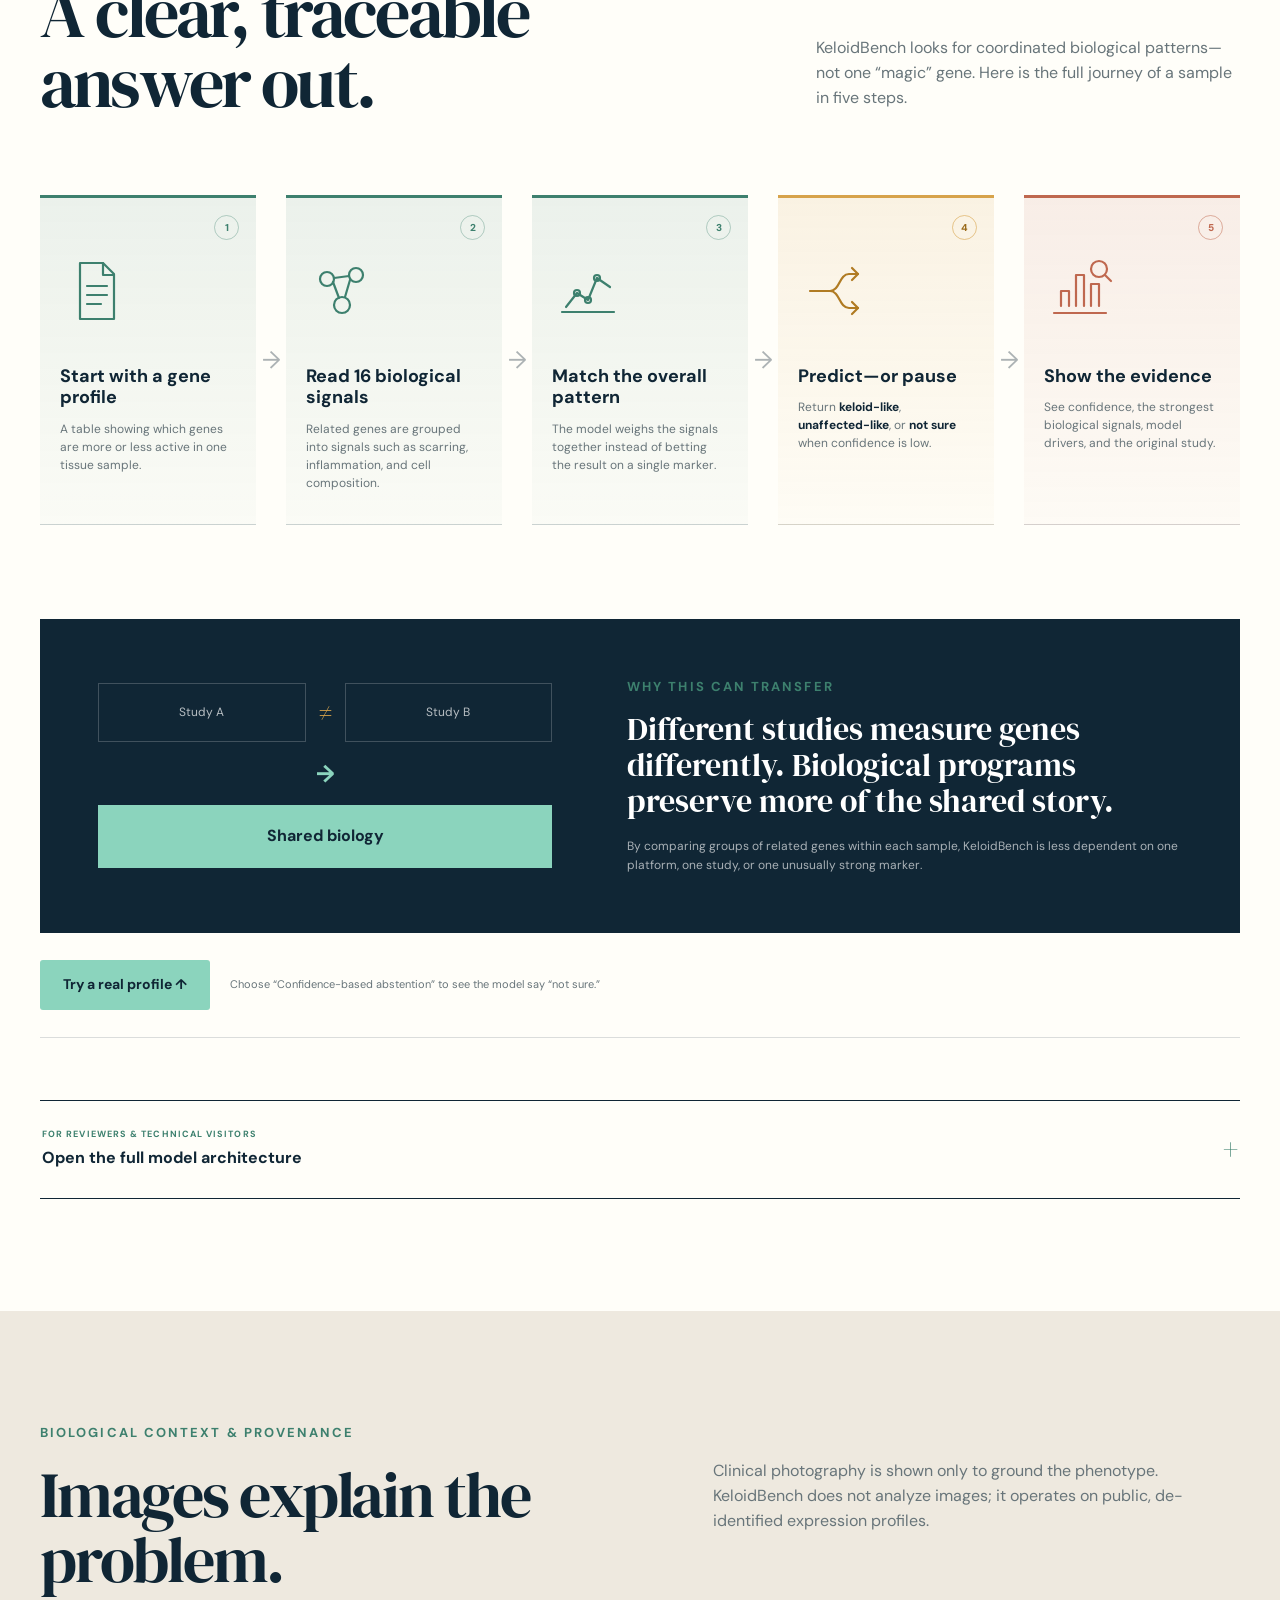
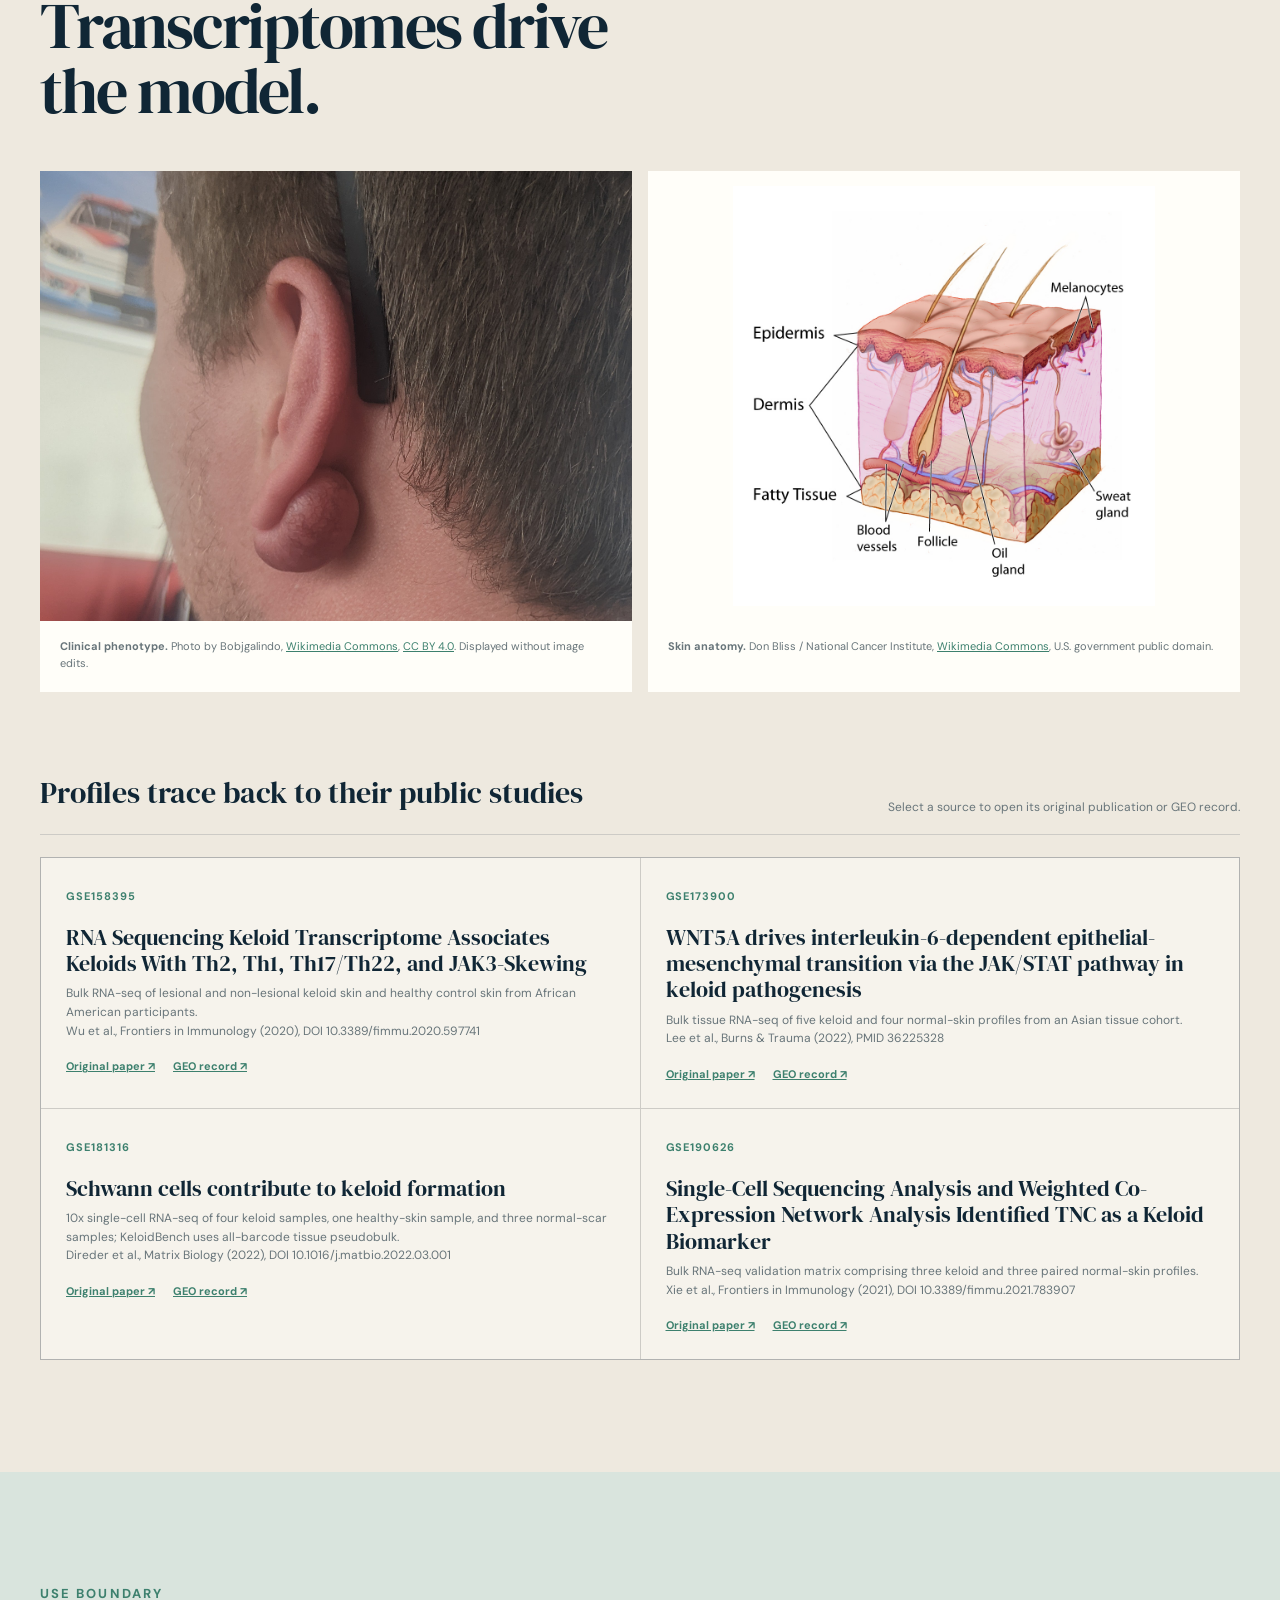
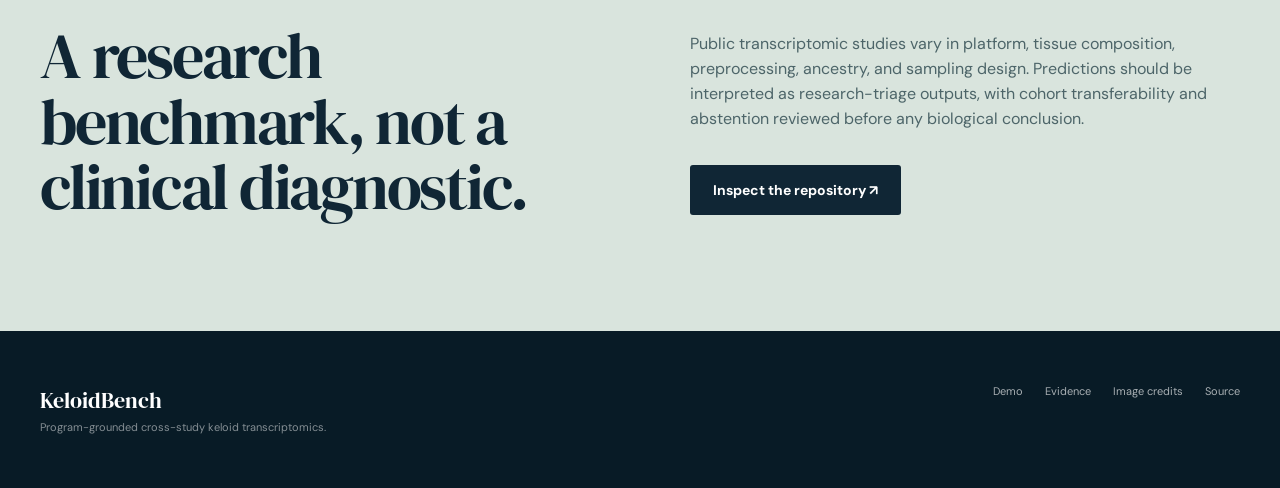
==== commit 943bdc9d: "add model results overview graphic" ====
--- a/index.html
+++ b/index.html
@@ -9,7 +9,7 @@
   <link rel="preconnect" href="https://fonts.googleapis.com">
   <link rel="preconnect" href="https://fonts.gstatic.com" crossorigin>
   <link href="https://fonts.googleapis.com/css2?family=DM+Sans:wght@400;500;600;700&amp;family=DM+Serif+Display&amp;display=swap" rel="stylesheet">
-  <link rel="stylesheet" href="assets/css/styles.css?v=20260802-legibility">
+  <link rel="stylesheet" href="assets/css/styles.css?v=20260802-results">
   <link rel="icon" href="assets/images/favicon.svg" type="image/svg+xml">
 </head>
 <body>
@@ -168,6 +168,20 @@
           <p>Inspect stored predictions from the later nested leave-one-study-out evaluation. The orange band marks cases withheld at confidence 0.55.</p>
         </div>
 
+        <figure class="results-overview">
+          <div class="results-overview-heading">
+            <div><span>Main results</span><strong>Transferable-subset summary</strong></div>
+            <div class="results-downloads">
+              <a href="assets/images/keloidbench-results.svg" download>SVG ↓</a>
+              <a href="assets/images/keloidbench-results.png" download>PNG ↓</a>
+            </div>
+          </div>
+          <div class="results-graphic-frame">
+            <img src="assets/images/keloidbench-results.svg?v=20260802-results" alt="KeloidBench results: 91.8% study-held-out macro F1, 83.7% pooled accuracy, 92.9% selective macro F1, and 80.4% selective coverage across seven transferable studies.">
+          </div>
+          <figcaption>Selective macro F1 applies to predictions retained at the 0.55 confidence policy; coverage reports how often the model returns a label.</figcaption>
+        </figure>
+
         <div class="fold-toolbar">
           <label for="fold-select">Held-out study</label>
           <select id="fold-select"></select>
--- a/assets/css/styles.css
+++ b/assets/css/styles.css
@@ -159,6 +159,16 @@
 
 .evidence-section { color: white; background: var(--ink); }
 .light-heading .eyebrow { color: var(--teal-light); }.light-heading > p { color: rgba(255,255,255,.63); }
+.results-overview { margin: 0 0 56px; }
+.results-overview-heading { display: flex; align-items: end; justify-content: space-between; gap: 24px; padding: 17px 0; border-top: 1px solid rgba(255,255,255,.15); }
+.results-overview-heading span { display: block; color: var(--teal-light); font-size: 11px; font-weight: 700; letter-spacing: .12em; text-transform: uppercase; }
+.results-overview-heading strong { display: block; margin-top: 3px; font-size: 17px; }
+.results-downloads { display: flex; gap: 17px; }
+.results-overview-heading a { color: rgba(255,255,255,.72); font-size: 12px; font-weight: 700; text-decoration: none; }
+.results-overview-heading a:hover { color: white; }
+.results-graphic-frame { overflow-x: auto; border-radius: 6px; background: var(--paper); box-shadow: 0 24px 60px rgba(0,0,0,.18); }
+.results-graphic-frame img { display: block; width: 100%; min-width: 820px; height: auto; }
+.results-overview figcaption { max-width: 850px; margin-top: 13px; color: rgba(255,255,255,.58); font-size: 11px; }
 .fold-toolbar { display: grid; grid-template-columns: auto minmax(260px, 480px) auto; align-items: center; gap: 18px; padding: 20px 0; border-top: 1px solid rgba(255,255,255,.15); }
 .fold-toolbar select { color: white; border-color: rgba(255,255,255,.2); background: var(--ink-2); }
 .fold-metrics { display: grid; grid-template-columns: repeat(4, 1fr); border: 1px solid rgba(255,255,255,.15); }
@@ -269,6 +279,7 @@
   .story-grid { grid-template-columns: 1fr; }.story-card { min-height: 145px; }.story-icon { margin-bottom: 15px; }
   .upload-lab { margin-top: 36px; }.upload-heading h3 { font-size: 28px; }.file-drop { min-height: 225px; padding: 25px; }.upload-settings { padding: 25px 18px; }.upload-fields { grid-template-columns: 1fr; }.upload-results-heading { display: block; }.upload-results-heading p { margin-top: 8px; }
   .visual-panel { padding: 15px; }.panel-heading { display: block; }.legend { margin-top: 10px; }
+  .results-overview { margin-bottom: 45px; }.results-overview-heading { align-items: start; }.results-overview-heading strong { font-size: 15px; }.results-graphic-frame img { min-width: 760px; }
   .fold-toolbar { grid-template-columns: 1fr; }.fold-metrics { grid-template-columns: 1fr 1fr; }.fold-metrics div:nth-child(2) { border-right: 0; }.fold-metrics div:nth-child(-n+2) { border-bottom: 1px solid rgba(255,255,255,.15); }
   .failure-callout { grid-template-columns: 1fr; gap: 10px; }
   .method-intro h2 { font-size: 43px; }.method-intro > p:last-child { font-size: 14px; }.walk-flow { grid-template-columns: 1fr; margin-top: 48px; }.walk-step { min-height: 0; padding: 22px 22px 25px 112px; border-top-width: 2px; border-bottom: 0; }.walk-icon { position: absolute; left: 22px; top: 31px; width: 60px; height: 60px; margin: 0; }.walk-number { top: 15px; right: 15px; }.walk-step h3 { margin-top: 22px; font-size: 18px; }.walk-step p { max-width: 230px; }.transfer-explainer { grid-template-columns: 1fr; margin-top: 58px; padding: 31px 24px; }.transfer-explainer h3 { font-size: 28px; }.method-actions { align-items: stretch; flex-direction: column; }.technical-methods { margin-top: 44px; }.technical-grid, .evidence-objects { grid-template-columns: 1fr; }.technical-grid article { min-height: 0; padding: 25px 20px; }.evidence-objects > div { padding: 25px 20px; }.evidence-objects > div + div { border-left: 0; border-top: 1px solid var(--line); }
